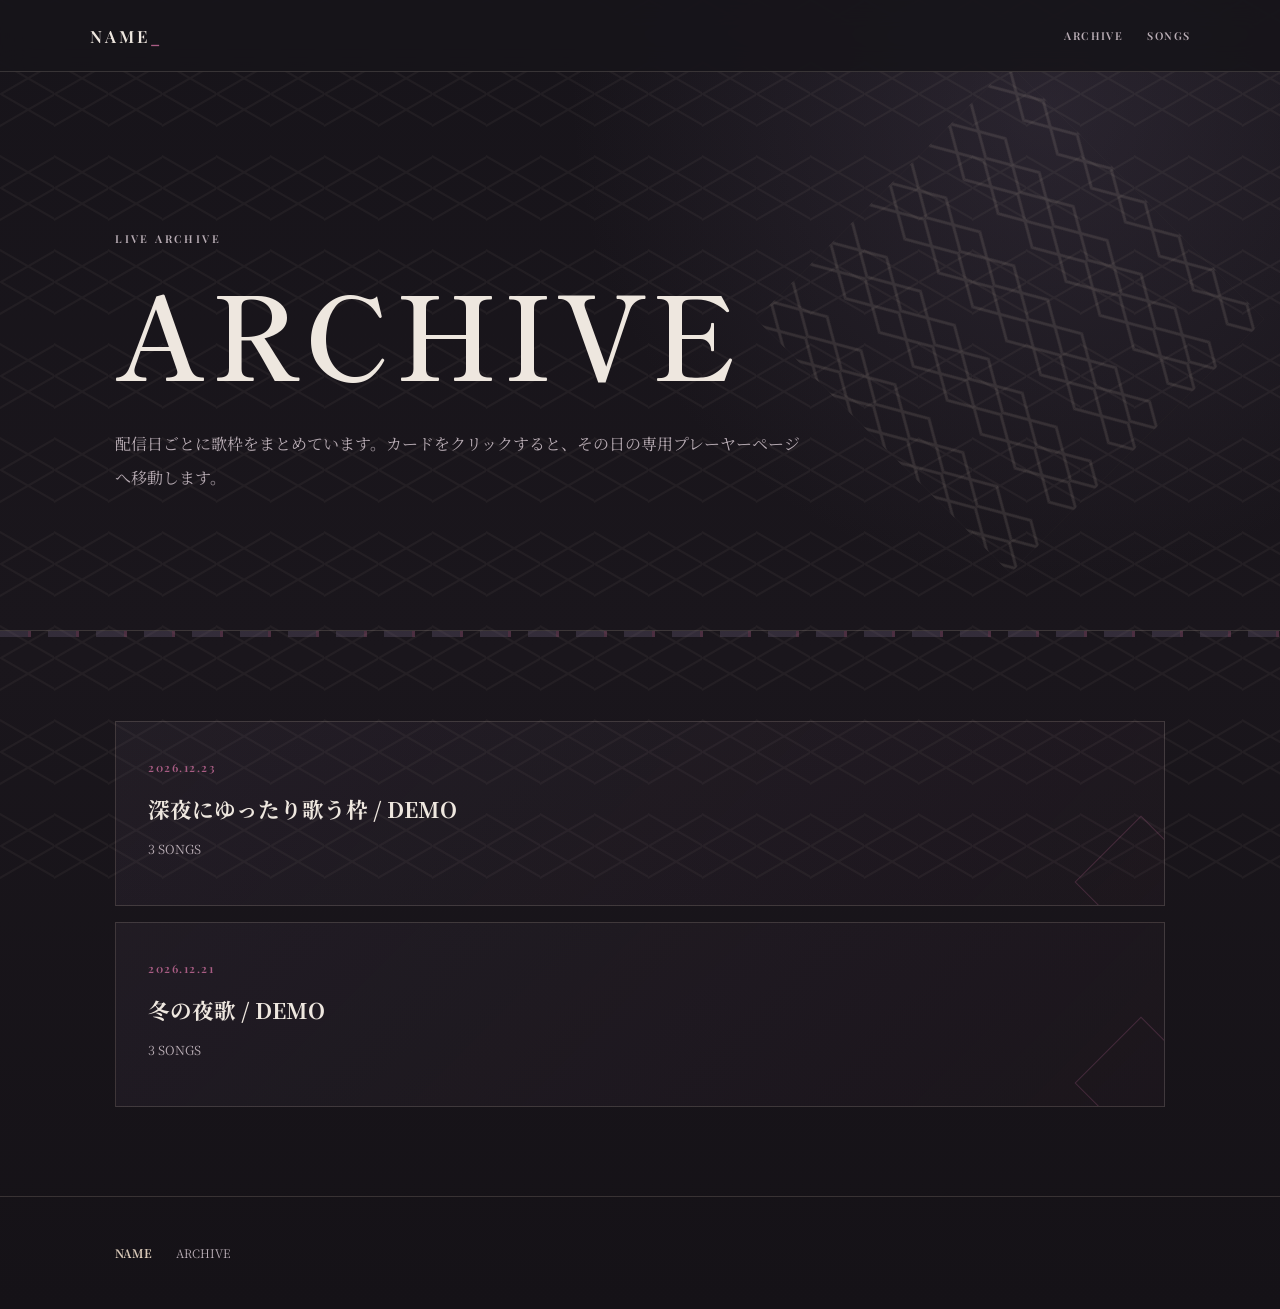
==== archive/index.html @ 7b24d4d4 "Add files via upload" ====
<!doctype html><html lang="ja"><head><meta charset="utf-8"><meta name="viewport" content="width=device-width,initial-scale=1"><title>ARCHIVE | 活動名</title><link rel="stylesheet" href="../style.css"></head><body>
<header><a class="logo" href="../">NAME<span>_</span></a><nav><a href="./">ARCHIVE</a><a href="../songs/">SONGS</a></nav></header>
<main><section class="hero"><p class="eyebrow">LIVE ARCHIVE</p><h1>ARCHIVE</h1><p>配信日ごとに歌枠をまとめています。カードをクリックすると、その日の専用プレーヤーページへ移動します。</p></section>
<section class="section"><div id="archiveCards" class="cards"></div></section></main><footer><b>NAME</b><span>ARCHIVE</span></footer>
<script src="../data/archives.js"></script><script>
const root=document.getElementById("archiveCards");
root.innerHTML=[...ARCHIVES].reverse().map(a=>{
 const count=a.songs.filter(s=>s.type==="song").length;
 return `<a class="card" href="./${a.date}/"><span class="card-date">${a.date.replaceAll("-",".")}</span><h3>${a.title}</h3><p class="card-meta">${count} SONGS</p></a>`;
}).join("");
</script></body></html>
---- style.css ----
@import url('https://fonts.googleapis.com/css2?family=Noto+Serif+JP:wght@400;500;600;700&family=Shippori+Mincho:wght@400;500;600;700&family=Playfair+Display:wght@500;600;700&display=swap');

:root{
  --bg:#17141a;
  --surface:#211c25;
  --surface2:#29222d;
  --text:#eee7df;
  --muted:#b9adb5;
  --main:#645771;
  --accent:#A95D84;
  --cream:#d8c8b7;
  --line:rgba(216,200,183,.18);
}
*{box-sizing:border-box}
html{scroll-behavior:smooth}
body{
  margin:0;color:var(--text);background:
  radial-gradient(circle at 82% 8%,rgba(100,87,113,.24),transparent 30%),
  linear-gradient(180deg,#17141a,#1a161c 50%,#151217);
  font-family:"Noto Serif JP","Shippori Mincho",serif;
}
body::before{
  content:"";position:fixed;inset:0;pointer-events:none;z-index:-1;opacity:.055;
  background-image:
    linear-gradient(30deg,transparent 24%,var(--cream) 25%,var(--cream) 26%,transparent 27%,transparent 74%,var(--cream) 75%,var(--cream) 76%,transparent 77%),
    linear-gradient(150deg,transparent 24%,var(--cream) 25%,var(--cream) 26%,transparent 27%,transparent 74%,var(--cream) 75%,var(--cream) 76%,transparent 77%);
  background-size:54px 94px;
}
a{color:inherit;text-decoration:none}
button,input{font:inherit}
header{
  height:72px;padding:0 7vw;display:flex;align-items:center;justify-content:space-between;
  border-bottom:1px solid var(--line);position:sticky;top:0;z-index:20;
  background:rgba(23,20,26,.9);backdrop-filter:blur(14px)
}
.logo{font:600 1.05rem "Playfair Display",serif;letter-spacing:.18em}
.logo span{color:var(--accent)}
nav{display:flex;gap:1.5rem}
nav a{font:600 .68rem "Playfair Display",serif;letter-spacing:.13em;color:var(--muted)}
nav a:hover{color:var(--cream)}

.hero{padding:10vw 9vw 8vw;min-height:62vh;display:flex;flex-direction:column;justify-content:center;position:relative;overflow:hidden}
.hero::after{
  content:"";position:absolute;right:7vw;top:12%;width:min(28vw,360px);aspect-ratio:1;opacity:.13;
  background:
    linear-gradient(30deg,transparent 24%,var(--cream) 25%,var(--cream) 27%,transparent 28%,transparent 72%,var(--cream) 73%,var(--cream) 75%,transparent 76%),
    linear-gradient(150deg,transparent 24%,var(--cream) 25%,var(--cream) 27%,transparent 28%,transparent 72%,var(--cream) 73%,var(--cream) 75%,transparent 76%);
  background-size:48px 84px;border:1px solid var(--line);transform:rotate(45deg)
}
.eyebrow{color:var(--accent);font:600 .68rem "Playfair Display",serif;letter-spacing:.22em}
.hero h1{font:600 clamp(3.4rem,9vw,8rem)/.92 "Shippori Mincho",serif;letter-spacing:.04em;margin:1rem 0 1.7rem;position:relative;z-index:1}
.hero h1 em{font-style:normal;color:var(--cream);font-family:"Playfair Display",serif;letter-spacing:.02em}
.hero p{color:var(--muted);line-height:2.1;max-width:700px;position:relative;z-index:1}

.section{padding:7vw 9vw;border-top:1px solid var(--line);position:relative}
.section h2{font:600 clamp(2rem,4vw,3.8rem) "Shippori Mincho",serif;letter-spacing:.03em;margin:.5rem 0 2rem}
.section:nth-of-type(even)::before{
  content:"";position:absolute;left:0;top:0;width:100%;height:6px;opacity:.35;
  background:repeating-linear-gradient(90deg,var(--main) 0 28px,var(--accent) 28px 31px,transparent 31px 48px)
}
.heroActions{display:flex;gap:.8rem;flex-wrap:wrap;margin-top:1.2rem;position:relative;z-index:2}
.primaryButton,.ghostButton{
  display:inline-flex;align-items:center;justify-content:center;padding:.95rem 1.2rem;
  border:1px solid var(--line);font:600 .72rem "Noto Serif JP",serif;letter-spacing:.08em
}
.primaryButton{background:var(--main);border-color:var(--main)}
.ghostButton{background:rgba(255,255,255,.02)}
.primaryButton:hover,.ghostButton:hover{border-color:var(--accent);background:var(--accent)}

.sectionHead{display:flex;align-items:end;justify-content:space-between;gap:2rem;margin-bottom:2rem}
.sectionHead h2{margin-bottom:0}
.textLink,.backlink{color:var(--muted);font:600 .68rem "Playfair Display",serif;letter-spacing:.12em}
.backlink{display:inline-block;margin-bottom:2rem}
.textLink:hover,.backlink:hover{color:var(--accent)}

.cards{display:grid;grid-template-columns:repeat(2,minmax(0,1fr));gap:1rem}
#archiveCards{grid-template-columns:1fr}
.card{
  display:block;border:1px solid var(--line);background:linear-gradient(135deg,rgba(100,87,113,.12),rgba(169,93,132,.035));
  padding:2rem;min-height:185px;position:relative;overflow:hidden
}
.card::after{content:"";position:absolute;right:-24px;bottom:-24px;width:92px;height:92px;border:1px solid rgba(169,93,132,.28);transform:rotate(45deg)}
.card:hover{border-color:var(--accent);transform:translateY(-2px);transition:.18s}
.card-date{color:var(--accent);font:600 .72rem "Playfair Display",serif;letter-spacing:.13em}
.card h3{font-size:1.35rem;margin:1rem 0}
.card-meta,.muted{color:var(--muted);font-size:.78rem}

.latestList,.rankingTable,.historyList,.artistSongList,.songTableWrap{border-top:1px solid var(--line)}
.latestRow{display:grid;grid-template-columns:70px 135px 1fr 28px;gap:1rem;align-items:center;padding:1.25rem .6rem;border-bottom:1px solid var(--line)}
.latestRow:hover,.rankingRow:hover,.historyCard:hover,.artistSongCard:hover{background:rgba(169,93,132,.075)}
.latestNumber,.rankNumber{color:var(--main);font:600 .8rem "Playfair Display",serif}
.latestDate{color:var(--accent);font:600 .72rem "Playfair Display",serif;letter-spacing:.06em}
.latestArrow,.songArrow,.artistSongArrow{color:var(--accent)}

.rankingHead,.rankingRow{display:grid;grid-template-columns:80px minmax(0,1.4fr) minmax(0,1fr) 90px;gap:1rem;align-items:center}
.rankingHead{padding:.85rem .6rem;border-bottom:1px solid var(--line);color:var(--muted);font:600 .62rem "Playfair Display",serif;letter-spacing:.1em}
.rankingHead span:last-child,.rankingCount{text-align:right}
.rankingRow{padding:1.1rem .6rem;border-bottom:1px solid var(--line)}
.rankingSong{font-weight:600}.rankingArtist{color:var(--muted);font-size:.9rem}
.rankingSong span,.rankingArtist span,.rankingCount{color:var(--accent)}
.rankingSong:hover,.rankingArtist:hover{color:var(--cream)}

.socialGrid{display:grid;grid-template-columns:repeat(2,minmax(0,1fr));gap:1rem}
.socialGrid>.socialCard:last-child:nth-child(odd){grid-column:1/-1;width:calc(50% - .5rem);justify-self:center}
.socialCard{
  min-height:145px;padding:1.5rem;border:1px solid var(--line);background:rgba(100,87,113,.09);
  display:grid;grid-template-columns:auto 1fr auto;grid-template-rows:auto 1fr;gap:.6rem 1rem
}
.socialCard:hover{border-color:var(--accent)}
.socialIndex{color:var(--main);font:600 .65rem "Playfair Display",serif}
.socialCard strong{font:600 clamp(1.3rem,3vw,2.2rem) "Playfair Display",serif}
.socialCard small{grid-column:2;color:var(--muted);font:600 .62rem "Playfair Display",serif;letter-spacing:.1em}
.socialArrow{grid-column:3;grid-row:1/span 2;align-self:center;color:var(--accent)}
.socialCardDisabled{opacity:.5}.socialNote{color:var(--muted);font-size:.75rem}

.toolbar{display:grid;grid-template-columns:1fr auto;gap:2rem;align-items:end;margin-bottom:3rem}
.search span{display:block;color:var(--accent);font-size:.7rem;letter-spacing:.15em;margin-bottom:.7rem}
.search input{width:100%;background:transparent;color:var(--text);border:0;border-bottom:1px solid var(--line);padding:.9rem 0;font-size:1.15rem;outline:0}
.search input:focus{border-color:var(--accent)}
.stats{display:flex;align-items:baseline;gap:.6rem}.stats strong{font:600 2.1rem "Playfair Display";color:var(--accent)}.stats span{color:var(--muted);font-size:.65rem}

.songTableHead,.songDbRow{display:grid;grid-template-columns:minmax(0,1.6fr) minmax(0,1fr) 120px;align-items:center;border-bottom:1px solid var(--line)}
.sortBtn{padding:1rem;border:0;background:transparent;color:var(--muted);text-align:left;font-weight:600;cursor:pointer}
.sortBtn:hover,.sortBtn.active{color:var(--cream)}.countHead,.songCount{text-align:right}
.songTitleLink,.songArtist,.songCount{padding:1.1rem 1rem}.songTitleLink{display:flex;justify-content:space-between;gap:1rem;font-weight:600}
.songArtist,.songCount{color:var(--muted)}.songTitleLink:hover,.artistLink:hover{color:var(--accent)}
.artistLink{display:flex;justify-content:space-between;gap:1rem}

.playerHead{display:flex;justify-content:space-between;align-items:end;gap:2rem;margin-bottom:2rem}
.playerHead h2,#archiveTitle{margin:.5rem 0;font:600 clamp(1.8rem,3vw,2.8rem) "Shippori Mincho",serif;line-height:1.3;letter-spacing:.02em}
.share{background:var(--main);color:#fff;border:1px solid var(--main);padding:.95rem 1.2rem;font-weight:600;cursor:pointer}.share:hover{background:var(--accent);border-color:var(--accent)}
.playerLayout{display:grid;grid-template-columns:minmax(0,1.8fr) minmax(280px,.8fr);gap:1rem}
.video{aspect-ratio:16/9;background:#000}.video iframe,#player{width:100%;height:100%}
.setlist{background:var(--surface);border:1px solid var(--line);overflow:auto}
.setlistHead{display:flex;justify-content:space-between;padding:1rem;border-bottom:1px solid var(--line);color:var(--accent);font-size:.68rem;letter-spacing:.1em}
.track{width:100%;display:grid;grid-template-columns:65px 1fr;padding:1rem;border:0;border-bottom:1px solid var(--line);background:transparent;color:var(--muted);text-align:left;cursor:pointer}
.track:hover,.track.active{background:rgba(169,93,132,.08);color:var(--text)}
.time{color:var(--accent);font:600 .7rem "Playfair Display",serif}.trackArtist{color:var(--muted);font-size:.82em}

.historyHero{padding-top:6vw}.historyTitle{font:600 clamp(2.7rem,7vw,6rem)/1 "Shippori Mincho",serif;margin:1rem 0 2rem}
.historyMeta{display:flex;gap:3rem;flex-wrap:wrap}.historyMeta div{display:flex;flex-direction:column;gap:.45rem}.historyMeta span{color:var(--accent);font-size:.65rem;letter-spacing:.12em}.historyMeta i{font-style:normal;color:var(--accent)}
.historyCard{display:grid;grid-template-columns:150px 1fr 110px;gap:1rem;align-items:center;padding:1.2rem 1rem;border-bottom:1px solid var(--line)}
.historyDate{color:var(--accent);font-size:.75rem}.historyArchiveTitle{font-weight:600}.historyListen{text-align:right;color:var(--muted);font-size:.68rem}
.artistSongCard{display:grid;grid-template-columns:1fr 180px 28px;gap:1rem;align-items:center;padding:1.15rem 1rem;border-bottom:1px solid var(--line)}
.artistSongTitle{font-weight:600}.artistSongCount{text-align:right;color:var(--muted);font-size:.7rem}

.toast{position:fixed;right:24px;bottom:24px;z-index:100;max-width:min(420px,calc(100vw - 32px));padding:.95rem 1.1rem;border:1px solid var(--line);background:rgba(33,28,37,.97);box-shadow:0 14px 40px rgba(0,0,0,.34);font-size:.82rem;opacity:0;transform:translateY(14px);pointer-events:none;transition:.2s}
.toast::before{content:"✓";margin-right:.55rem;color:var(--accent);font-weight:700}.toast.error::before{content:"!";color:var(--accent)}.toast.show{opacity:1;transform:translateY(0)}

footer{padding:3rem 9vw;border-top:1px solid var(--line);display:flex;gap:1.5rem;color:var(--muted);font-size:.72rem}footer b{color:var(--cream)}

@media(max-width:760px){
  header{padding:0 5vw}nav{gap:.8rem}nav a{font-size:.58rem}
  .hero{padding:20vw 7vw 14vw}.hero h1{font-size:15vw}.hero::after{opacity:.07;width:55vw}
  .section{padding:14vw 6vw}.cards{grid-template-columns:1fr}.toolbar{grid-template-columns:1fr}.stats{display:none}
  .heroActions{flex-direction:column}.sectionHead{align-items:start;flex-direction:column;gap:.8rem}
  .latestRow{grid-template-columns:42px 105px 1fr 20px;padding:1rem .25rem}.latestTitle{font-size:.88rem}
  .rankingHead,.rankingRow{grid-template-columns:42px minmax(0,1fr) 68px}.rankingHead span:nth-child(3),.rankingArtist{display:none}
  .socialGrid{grid-template-columns:1fr}.socialGrid>.socialCard:last-child:nth-child(odd){grid-column:auto;width:100%}
  .songTableHead,.songDbRow{grid-template-columns:minmax(0,1.3fr) minmax(0,1fr) 72px}.sortBtn,.songTitleLink,.songArtist,.songCount{padding:.95rem .6rem}
  .playerHead{align-items:start;flex-direction:column}.playerLayout{grid-template-columns:1fr}#archiveTitle{font-size:clamp(1.55rem,7vw,2.15rem)}
  .historyCard{grid-template-columns:105px 1fr}.historyListen{grid-column:2;text-align:left}
  .artistSongCard{grid-template-columns:1fr 95px 22px;padding:.95rem .6rem}
  .toast{right:16px;bottom:16px;left:16px;max-width:none}footer{flex-wrap:wrap}
}
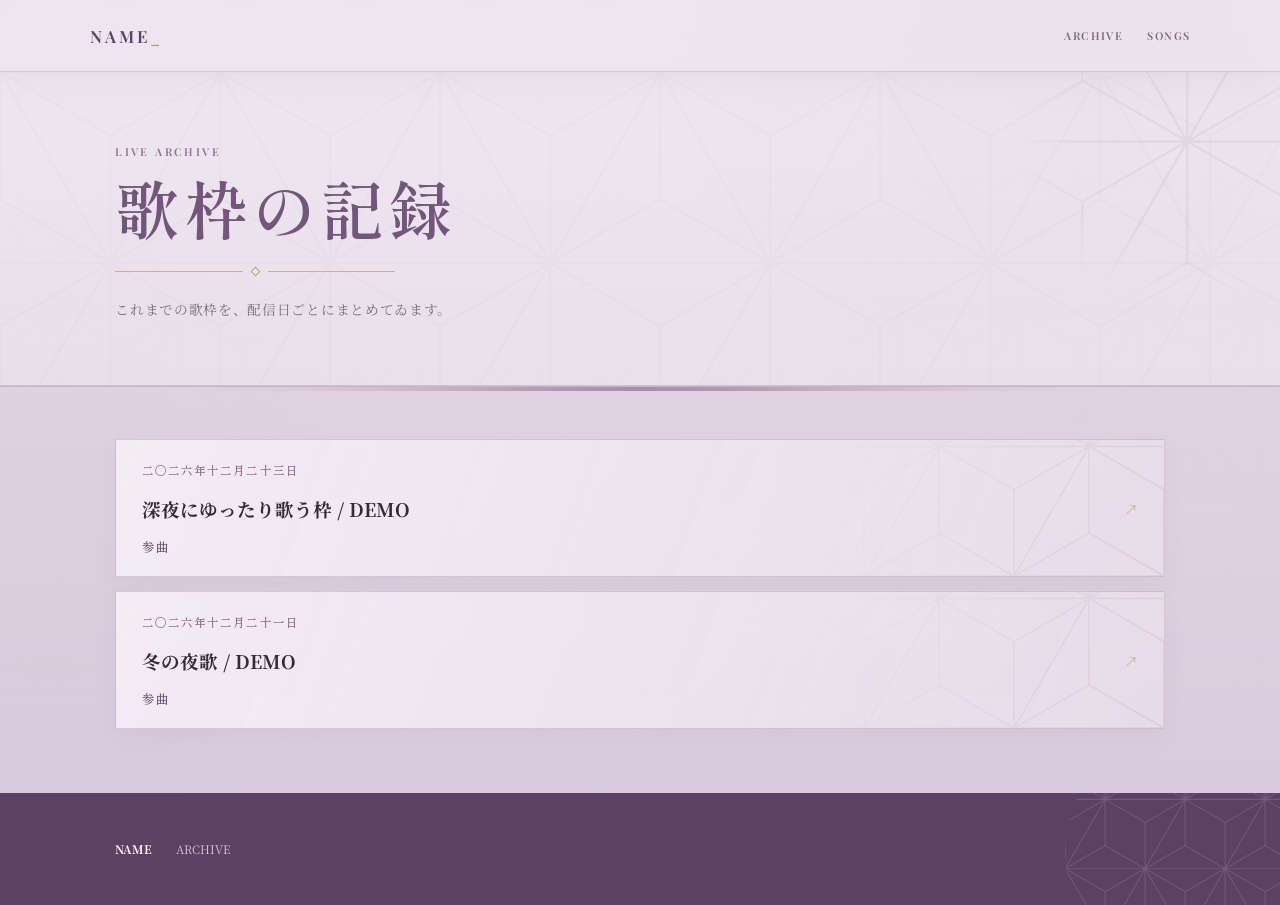
==== commit 333949d7: "Add files via upload" ====
--- a/archive/index.html
+++ b/archive/index.html
@@ -1,11 +1,73 @@
-<!doctype html><html lang="ja"><head><meta charset="utf-8"><meta name="viewport" content="width=device-width,initial-scale=1"><title>ARCHIVE | 活動名</title><link rel="stylesheet" href="../style.css"></head><body>
-<header><a class="logo" href="../">NAME<span>_</span></a><nav><a href="./">ARCHIVE</a><a href="../songs/">SONGS</a></nav></header>
-<main><section class="hero"><p class="eyebrow">LIVE ARCHIVE</p><h1>ARCHIVE</h1><p>配信日ごとに歌枠をまとめています。カードをクリックすると、その日の専用プレーヤーページへ移動します。</p></section>
-<section class="section"><div id="archiveCards" class="cards"></div></section></main><footer><b>NAME</b><span>ARCHIVE</span></footer>
-<script src="../data/archives.js"></script><script>
-const root=document.getElementById("archiveCards");
-root.innerHTML=[...ARCHIVES].reverse().map(a=>{
- const count=a.songs.filter(s=>s.type==="song").length;
- return `<a class="card" href="./${a.date}/"><span class="card-date">${a.date.replaceAll("-",".")}</span><h3>${a.title}</h3><p class="card-meta">${count} SONGS</p></a>`;
+<!doctype html>
+<html lang="ja">
+<head>
+  <meta charset="utf-8">
+  <meta name="viewport" content="width=device-width,initial-scale=1">
+  <title>歌枠の記録 | 活動名</title>
+  <link rel="stylesheet" href="../style.css">
+</head>
+<body>
+<header>
+  <a class="logo" href="../">NAME<span>_</span></a>
+  <nav><a href="./">ARCHIVE</a><a href="../songs/">SONGS</a></nav>
+</header>
+
+<main class="archiveIndexPage">
+  <section class="archiveIndexHero">
+    <div class="archiveIndexHeroInner">
+      <p class="eyebrow">LIVE ARCHIVE</p>
+      <h1>歌枠の記録</h1>
+      <div class="archiveTitleRule" aria-hidden="true"><span></span></div>
+      <p class="archiveLead">これまでの歌枠を、配信日ごとにまとめてゐます。</p>
+    </div>
+  </section>
+
+  <section class="section archiveIndexSection">
+    <div id="archiveCards" class="cards archiveIndexCards"></div>
+  </section>
+</main>
+
+<footer><b>NAME</b><span>ARCHIVE</span></footer>
+
+<script src="../data/archives.js"></script>
+<script>
+const root = document.getElementById("archiveCards");
+
+const simpleKanji = "〇一二三四五六七八九";
+const daiji = ["","壱","弐","参","肆","伍","陸","漆","捌","玖"];
+
+function formatArchiveDate(value){
+  const [y,m,d] = value.split("-").map(Number);
+  const year = String(y).split("").map(n => simpleKanji[Number(n)]).join("");
+  const jpNumber = n => n < 10 ? simpleKanji[n]
+    : n === 10 ? "十"
+    : n < 20 ? "十" + simpleKanji[n - 10]
+    : simpleKanji[Math.floor(n / 10)] + "十" + (n % 10 ? simpleKanji[n % 10] : "");
+  return `${year}年${jpNumber(m)}月${jpNumber(d)}日`;
+}
+
+function formatDaijiCount(n){
+  n = Math.max(0, Math.floor(Number(n) || 0));
+  if(n === 0) return "〇曲";
+  if(n < 10) return daiji[n] + "曲";
+  if(n < 20) return "拾" + (n % 10 ? daiji[n % 10] : "") + "曲";
+  if(n < 100){
+    const tens = Math.floor(n / 10);
+    const ones = n % 10;
+    return daiji[tens] + "拾" + (ones ? daiji[ones] : "") + "曲";
+  }
+  return String(n).split("").map(x => daiji[Number(x)] || "〇").join("") + "曲";
+}
+
+root.innerHTML = [...ARCHIVES].reverse().map(a => {
+  const count = a.songs.filter(s => s.type === "song").length;
+  return `<a class="card archiveIndexCard" href="./${a.date}/">
+    <span class="card-date">${formatArchiveDate(a.date)}</span>
+    <h3>${a.title}</h3>
+    <p class="card-meta">${formatDaijiCount(count)}</p>
+    <span class="archiveCardArrow" aria-hidden="true">↗</span>
+  </a>`;
 }).join("");
-</script></body></html>+</script>
+</body>
+</html>
--- a/style.css
+++ b/style.css
@@ -1,37 +1,47 @@
 @import url('https://fonts.googleapis.com/css2?family=Noto+Serif+JP:wght@400;500;600;700&family=Shippori+Mincho:wght@400;500;600;700&family=Playfair+Display:wght@500;600;700&display=swap');
 
 :root{
-  --bg:#17141a;
-  --surface:#211c25;
-  --surface2:#29222d;
-  --text:#eee7df;
-  --muted:#b9adb5;
-  --main:#645771;
-  --accent:#A95D84;
-  --cream:#d8c8b7;
-  --line:rgba(216,200,183,.18);
+  --bg:#f1e9ed;
+  --surface:#faf5f7;
+  --surface2:#e9dfe9;
+  --text:#352b38;
+  --muted:#7b6d7d;
+  --main:#74557B;
+  --deep:#5d4164;
+  --accent:#9a6d91;
+  --rose:#cba9bd;
+  --softrose:#dcc8d5;
+  --cream:#fff9f6;
+  --gold:#c3a46d;
+  --line:rgba(116,85,123,.24);
 }
 *{box-sizing:border-box}
 html{scroll-behavior:smooth}
 body{
-  margin:0;color:var(--text);background:
-  radial-gradient(circle at 82% 8%,rgba(100,87,113,.24),transparent 30%),
-  linear-gradient(180deg,#17141a,#1a161c 50%,#151217);
+  margin:0;
+  color:var(--text);
+  background:
+    radial-gradient(circle at 84% 7%,rgba(204,170,173,.24),transparent 28%),
+    radial-gradient(circle at 3% 62%,rgba(109,76,97,.08),transparent 24%),
+    linear-gradient(180deg,#f5edf1 0%,#f1e9ed 50%,#e9dfe9 100%);
   font-family:"Noto Serif JP","Shippori Mincho",serif;
 }
 body::before{
-  content:"";position:fixed;inset:0;pointer-events:none;z-index:-1;opacity:.055;
-  background-image:
-    linear-gradient(30deg,transparent 24%,var(--cream) 25%,var(--cream) 26%,transparent 27%,transparent 74%,var(--cream) 75%,var(--cream) 76%,transparent 77%),
-    linear-gradient(150deg,transparent 24%,var(--cream) 25%,var(--cream) 26%,transparent 27%,transparent 74%,var(--cream) 75%,var(--cream) 76%,transparent 77%);
-  background-size:54px 94px;
+  content:"";
+  position:fixed;
+  inset:0;
+  pointer-events:none;
+  z-index:-1;
+  opacity:.055;
+  background-image:url("./assets/asanoha.png");
+  background-size:120px 207.846px;
 }
 a{color:inherit;text-decoration:none}
 button,input{font:inherit}
 header{
   height:72px;padding:0 7vw;display:flex;align-items:center;justify-content:space-between;
   border-bottom:1px solid var(--line);position:sticky;top:0;z-index:20;
-  background:rgba(23,20,26,.9);backdrop-filter:blur(14px)
+  background:rgba(248,243,237,.9);backdrop-filter:blur(14px)
 }
 .logo{font:600 1.05rem "Playfair Display",serif;letter-spacing:.18em}
 .logo span{color:var(--accent)}
@@ -41,13 +51,12 @@
 
 .hero{padding:10vw 9vw 8vw;min-height:62vh;display:flex;flex-direction:column;justify-content:center;position:relative;overflow:hidden}
 .hero::after{
-  content:"";position:absolute;right:7vw;top:12%;width:min(28vw,360px);aspect-ratio:1;opacity:.13;
-  background:
-    linear-gradient(30deg,transparent 24%,var(--cream) 25%,var(--cream) 27%,transparent 28%,transparent 72%,var(--cream) 73%,var(--cream) 75%,transparent 76%),
-    linear-gradient(150deg,transparent 24%,var(--cream) 25%,var(--cream) 27%,transparent 28%,transparent 72%,var(--cream) 73%,var(--cream) 75%,transparent 76%);
-  background-size:48px 84px;border:1px solid var(--line);transform:rotate(45deg)
-}
-.eyebrow{color:var(--accent);font:600 .68rem "Playfair Display",serif;letter-spacing:.22em}
+  content:"";position:absolute;right:6vw;top:12%;width:min(31vw,390px);aspect-ratio:1;
+  opacity:.17;border:1px solid rgba(100,87,113,.28);border-radius:50%;
+  background-color:rgba(255,250,244,.5);
+  background-image:url("data:image/svg+xml,%3Csvg xmlns='http://www.w3.org/2000/svg' width='96' height='83.14' viewBox='0 0 96 83.14'%3E%3Cg fill='none' stroke='%23A95D84' stroke-width='1.2'%3E%3Cpath d='M0 0L24 41.57L48 0L72 41.57L96 0M0 83.14L24 41.57L48 83.14L72 41.57L96 83.14M0 0L48 27.71L96 0M0 83.14L48 55.43L96 83.14M0 27.71L24 41.57L0 55.43M96 27.71L72 41.57L96 55.43M48 0V27.71M48 55.43V83.14M24 0V41.57M72 0V41.57M24 41.57V83.14M72 41.57V83.14'/%3E%3C/g%3E%3C/svg%3E");
+  background-size:72px 62.36px;
+}.eyebrow{color:var(--accent);font:600 .68rem "Playfair Display",serif;letter-spacing:.22em}
 .hero h1{font:600 clamp(3.4rem,9vw,8rem)/.92 "Shippori Mincho",serif;letter-spacing:.04em;margin:1rem 0 1.7rem;position:relative;z-index:1}
 .hero h1 em{font-style:normal;color:var(--cream);font-family:"Playfair Display",serif;letter-spacing:.02em}
 .hero p{color:var(--muted);line-height:2.1;max-width:700px;position:relative;z-index:1}
@@ -64,7 +73,7 @@
   border:1px solid var(--line);font:600 .72rem "Noto Serif JP",serif;letter-spacing:.08em
 }
 .primaryButton{background:var(--main);border-color:var(--main)}
-.ghostButton{background:rgba(255,255,255,.02)}
+.ghostButton{background:rgba(255,250,244,.65)}
 .primaryButton:hover,.ghostButton:hover{border-color:var(--accent);background:var(--accent)}
 
 .sectionHead{display:flex;align-items:end;justify-content:space-between;gap:2rem;margin-bottom:2rem}
@@ -76,7 +85,7 @@
 .cards{display:grid;grid-template-columns:repeat(2,minmax(0,1fr));gap:1rem}
 #archiveCards{grid-template-columns:1fr}
 .card{
-  display:block;border:1px solid var(--line);background:linear-gradient(135deg,rgba(100,87,113,.12),rgba(169,93,132,.035));
+  display:block;border:1px solid var(--line);background:linear-gradient(135deg,rgba(255,250,244,.9),rgba(169,93,132,.055));
   padding:2rem;min-height:185px;position:relative;overflow:hidden
 }
 .card::after{content:"";position:absolute;right:-24px;bottom:-24px;width:92px;height:92px;border:1px solid rgba(169,93,132,.28);transform:rotate(45deg)}
@@ -103,7 +112,7 @@
 .socialGrid{display:grid;grid-template-columns:repeat(2,minmax(0,1fr));gap:1rem}
 .socialGrid>.socialCard:last-child:nth-child(odd){grid-column:1/-1;width:calc(50% - .5rem);justify-self:center}
 .socialCard{
-  min-height:145px;padding:1.5rem;border:1px solid var(--line);background:rgba(100,87,113,.09);
+  min-height:145px;padding:1.5rem;border:1px solid var(--line);background:rgba(255,250,244,.72);
   display:grid;grid-template-columns:auto 1fr auto;grid-template-rows:auto 1fr;gap:.6rem 1rem
 }
 .socialCard:hover{border-color:var(--accent)}
@@ -144,7 +153,7 @@
 .artistSongCard{display:grid;grid-template-columns:1fr 180px 28px;gap:1rem;align-items:center;padding:1.15rem 1rem;border-bottom:1px solid var(--line)}
 .artistSongTitle{font-weight:600}.artistSongCount{text-align:right;color:var(--muted);font-size:.7rem}
 
-.toast{position:fixed;right:24px;bottom:24px;z-index:100;max-width:min(420px,calc(100vw - 32px));padding:.95rem 1.1rem;border:1px solid var(--line);background:rgba(33,28,37,.97);box-shadow:0 14px 40px rgba(0,0,0,.34);font-size:.82rem;opacity:0;transform:translateY(14px);pointer-events:none;transition:.2s}
+.toast{position:fixed;right:24px;bottom:24px;z-index:100;max-width:min(420px,calc(100vw - 32px));padding:.95rem 1.1rem;border:1px solid var(--line);background:rgba(53,47,56,.96);box-shadow:0 14px 40px rgba(53,47,56,.18);font-size:.82rem;opacity:0;transform:translateY(14px);pointer-events:none;transition:.2s}
 .toast::before{content:"✓";margin-right:.55rem;color:var(--accent);font-weight:700}.toast.error::before{content:"!";color:var(--accent)}.toast.show{opacity:1;transform:translateY(0)}
 
 footer{padding:3rem 9vw;border-top:1px solid var(--line);display:flex;gap:1.5rem;color:var(--muted);font-size:.72rem}footer b{color:var(--cream)}
@@ -163,3 +172,1823 @@
   .artistSongCard{grid-template-columns:1fr 95px 22px;padding:.95rem .6rem}
   .toast{right:16px;bottom:16px;left:16px;max-width:none}footer{flex-wrap:wrap}
 }
+
+.toast{color:#fffaf4}
+
+
+/* ===== v3 / approved palette + true 麻の葉 direction ===== */
+header{
+  background:rgba(248,242,237,.90);
+  border-bottom:1px solid rgba(109,76,97,.20);
+  box-shadow:0 8px 30px rgba(90,59,84,.05);
+}
+.logo{color:var(--deep)}
+.logo span{color:var(--gold)}
+nav a:hover{color:var(--accent)}
+
+.hero{
+  min-height:64vh;
+  background:
+    linear-gradient(90deg,rgba(255,250,245,.82),rgba(255,250,245,.36)),
+    radial-gradient(circle at 76% 42%,rgba(204,170,173,.18),transparent 32%);
+}
+.hero::before{
+  content:"";
+  position:absolute;
+  left:-62px;
+  top:18%;
+  width:210px;
+  height:210px;
+  border-radius:50%;
+  opacity:.20;
+  background-image:url("./assets/asanoha.png");
+  background-size:86px auto;
+  border:1px solid rgba(109,76,97,.18);
+}
+.hero::after{
+  content:"";
+  position:absolute;
+  right:-54px;
+  top:-42px;
+  width:min(38vw,440px);
+  aspect-ratio:1;
+  border-radius:50%;
+  opacity:.18;
+  background-color:rgba(204,170,173,.18);
+  background-image:url("./assets/asanoha.png");
+  background-size:92px auto;
+  border:1px solid rgba(109,76,97,.22);
+  transform:none;
+}
+.hero h1{color:var(--deep);text-shadow:0 1px 0 rgba(255,255,255,.45)}
+.hero h1 em{color:var(--accent)}
+.eyebrow{color:var(--accent)}
+
+.section{
+  background:rgba(255,250,245,.43);
+}
+.section:nth-of-type(even){
+  background:rgba(248,242,237,.58);
+}
+.section:nth-of-type(even)::before{
+  height:4px;
+  opacity:.55;
+  background:linear-gradient(90deg,transparent,var(--rose),var(--main),var(--rose),transparent);
+}
+
+.primaryButton,.share{
+  background:linear-gradient(180deg,#755368,#64455c);
+  border-color:var(--deep);
+  box-shadow:inset 0 0 0 1px rgba(255,255,255,.16),0 5px 14px rgba(90,59,84,.12);
+}
+.primaryButton:hover,.share:hover{
+  background:var(--accent);
+}
+.ghostButton{
+  background:rgba(255,250,245,.78);
+  color:var(--deep);
+  border-color:rgba(109,76,97,.34);
+}
+.ghostButton:hover{
+  color:#fff;
+  background:var(--accent);
+}
+
+.card,.socialCard{
+  background:rgba(255,250,245,.72);
+  box-shadow:0 8px 28px rgba(90,59,84,.045);
+}
+.card::after{
+  width:110px;
+  height:110px;
+  right:-38px;
+  bottom:-38px;
+  border:0;
+  transform:none;
+  opacity:.11;
+  background-image:url("./assets/asanoha.png");
+  background-size:70px auto;
+}
+.card-date,.latestDate,.historyDate,.time{color:var(--accent)}
+.latestNumber,.rankNumber,.socialIndex{color:var(--rose)}
+.rankingSong span,.rankingArtist span,.rankingCount,.songArrow,.artistSongArrow,.latestArrow{color:var(--accent)}
+
+.rankingRow,.latestRow,.historyCard,.artistSongCard{
+  background:rgba(255,250,245,.30);
+}
+.rankingRow:hover,.latestRow:hover,.historyCard:hover,.artistSongCard:hover{
+  background:rgba(204,170,173,.13);
+}
+
+.socialCard{
+  position:relative;
+  overflow:hidden;
+}
+.socialCard::after{
+  content:"";
+  position:absolute;
+  right:-32px;
+  bottom:-36px;
+  width:120px;
+  height:120px;
+  opacity:.065;
+  background-image:url("./assets/asanoha.png");
+  background-size:64px auto;
+}
+
+.songTableWrap,.latestList,.rankingTable,.historyList,.artistSongList{
+  background:rgba(255,250,245,.30);
+}
+.songDbRow:hover{background:rgba(204,170,173,.11)}
+.sortBtn:hover,.sortBtn.active,.songTitleLink:hover,.artistLink:hover{color:var(--accent)}
+
+.setlist{background:rgba(248,242,237,.92)}
+.track:hover,.track.active{background:rgba(204,170,173,.15)}
+.video{box-shadow:0 14px 36px rgba(90,59,84,.12)}
+
+footer{
+  position:relative;
+  overflow:hidden;
+  background:var(--deep);
+  color:#d8c5cd;
+  border-top:0;
+}
+footer::after{
+  content:"";
+  position:absolute;
+  right:-25px;
+  bottom:-65px;
+  width:240px;
+  height:240px;
+  border-radius:50%;
+  opacity:.16;
+  background-image:url("./assets/asanoha.png");
+  background-size:80px auto;
+  filter:brightness(3);
+}
+footer b{color:#fff7f0}
+
+.toast{
+  background:rgba(90,59,84,.96);
+  color:#fffaf5;
+  border-color:rgba(255,255,255,.15);
+}
+
+@media(max-width:760px){
+  .hero::before{width:145px;height:145px;left:-70px;opacity:.13}
+  .hero::after{width:62vw;right:-26vw;top:1%;opacity:.12}
+}
+
+
+/* ===== v5 / #74557B palette study ===== */
+body{
+  background:
+    radial-gradient(circle at 84% 7%,rgba(203,169,189,.25),transparent 28%),
+    radial-gradient(circle at 3% 62%,rgba(116,85,123,.09),transparent 24%),
+    linear-gradient(180deg,#f7f0f3 0%,#f1e9ed 50%,#e9dfe9 100%);
+}
+header{background:rgba(250,245,247,.91)}
+.hero{
+  background:
+    linear-gradient(90deg,rgba(255,249,246,.84),rgba(255,249,246,.38)),
+    radial-gradient(circle at 76% 42%,rgba(203,169,189,.20),transparent 32%);
+}
+.hero::after{background-color:rgba(203,169,189,.20)}
+.section{background:rgba(255,249,246,.46)}
+.section:nth-of-type(even){background:rgba(250,245,247,.62)}
+.primaryButton,.share{
+  background:linear-gradient(180deg,#806087,#684a70);
+}
+.card,.socialCard{background:rgba(255,249,246,.76)}
+.rankingRow,.latestRow,.historyCard,.artistSongCard,
+.songTableWrap,.latestList,.rankingTable,.historyList,.artistSongList{
+  background:rgba(255,249,246,.33);
+}
+.rankingRow:hover,.latestRow:hover,.historyCard:hover,.artistSongCard:hover,
+.songDbRow:hover,.track:hover,.track.active{
+  background:rgba(203,169,189,.15);
+}
+.setlist{background:rgba(250,245,247,.94)}
+footer{background:#5d4164}
+.toast{background:rgba(93,65,100,.97)}
+
+
+/* ===== v6 / lavender background adjustment ===== */
+:root{
+  --bg:#ddd1df;
+  --surface:#eee5ef;
+  --surface2:#d8c9dc;
+  --cream:#f8f1f5;
+}
+body{
+  background:
+    radial-gradient(circle at 84% 7%,rgba(154,109,145,.22),transparent 30%),
+    radial-gradient(circle at 4% 62%,rgba(116,85,123,.16),transparent 27%),
+    linear-gradient(180deg,#e8dfea 0%,#ddd1df 52%,#d5c6da 100%);
+}
+header{
+  background:rgba(238,229,239,.92);
+}
+.hero{
+  background:
+    linear-gradient(90deg,rgba(239,230,240,.80),rgba(221,209,223,.56)),
+    radial-gradient(circle at 76% 42%,rgba(203,169,189,.25),transparent 34%);
+}
+.section{
+  background:rgba(239,230,240,.48);
+}
+.section:nth-of-type(even){
+  background:rgba(222,209,225,.54);
+}
+.card,.socialCard{
+  background:rgba(244,236,242,.68);
+}
+.rankingRow,.latestRow,.historyCard,.artistSongCard,
+.songTableWrap,.latestList,.rankingTable,.historyList,.artistSongList{
+  background:rgba(239,230,240,.38);
+}
+.setlist{
+  background:rgba(238,229,239,.92);
+}
+.ghostButton{
+  background:rgba(244,236,242,.68);
+}
+
+
+/* ===== v7 / Taisho hero + #625870 ichimatsu ===== */
+.hero-v7{
+  position:relative;
+  min-height:680px;
+  padding:84px clamp(24px,5vw,72px) 56px;
+  overflow:hidden;
+  display:grid;
+  grid-template-columns:minmax(70px,120px) minmax(0,1fr) minmax(70px,120px);
+  gap:clamp(18px,3vw,40px);
+  align-items:center;
+  isolation:isolate;
+  border-bottom:1px solid rgba(116,85,123,.22);
+  background:
+    radial-gradient(circle at 50% 15%,rgba(255,255,255,.16),transparent 30%),
+    linear-gradient(180deg,rgba(232,223,234,.88),rgba(221,209,223,.80));
+}
+.hero-v7::before{
+  content:"";
+  position:absolute;
+  inset:0;
+  z-index:-3;
+  background-image:url("./assets/asanoha.png");
+  background-size:118px auto;
+  opacity:.10;
+}
+.hero-v7::after{
+  content:"";
+  position:absolute;
+  inset:18px;
+  border:1px solid rgba(195,164,109,.55);
+  box-shadow:inset 0 0 0 6px rgba(116,85,123,.035);
+  pointer-events:none;
+}
+.heroPattern{
+  position:absolute;
+  z-index:-1;
+  width:min(32vw,430px);
+  height:min(32vw,430px);
+  border-radius:50%;
+  overflow:hidden;
+  border:1px solid rgba(195,164,109,.48);
+  box-shadow:0 18px 55px rgba(93,65,100,.10);
+}
+.heroPattern::before{
+  content:"";
+  position:absolute;
+  inset:0;
+  background:
+    linear-gradient(45deg,#625870 25%,transparent 25%,transparent 75%,#625870 75%),
+    linear-gradient(45deg,#625870 25%,transparent 25%,transparent 75%,#625870 75%);
+  background-position:0 0,30px 30px;
+  background-size:60px 60px;
+  opacity:.44;
+}
+.heroPattern::after{
+  content:"";
+  position:absolute;
+  inset:0;
+  background-image:url("./assets/asanoha.png");
+  background-size:96px auto;
+  opacity:.22;
+  mix-blend-mode:multiply;
+}
+.heroPattern-left{left:-150px;top:90px}
+.heroPattern-right{right:-160px;bottom:44px}
+
+.heroCenter{
+  width:min(860px,100%);
+  margin:0 auto;
+  text-align:center;
+  position:relative;
+}
+.heroEyebrow{
+  display:flex;
+  justify-content:center;
+  align-items:center;
+  gap:18px;
+  margin-bottom:22px;
+  font-family:"Playfair Display","Times New Roman",serif;
+  letter-spacing:.28em;
+  font-size:.78rem;
+  color:#625870;
+}
+.heroEyebrow i{
+  color:var(--gold);
+  font-style:normal;
+  font-size:.7em;
+}
+.heroTitleFrame{
+  position:relative;
+  width:min(640px,100%);
+  margin:0 auto;
+  padding:44px clamp(24px,5vw,56px) 38px;
+  background:linear-gradient(180deg,rgba(248,241,245,.82),rgba(238,229,239,.70));
+  border:1px solid rgba(195,164,109,.62);
+  box-shadow:
+    0 24px 70px rgba(93,65,100,.10),
+    inset 0 0 0 6px rgba(116,85,123,.028);
+}
+.heroTitleFrame::before,.heroTitleFrame::after{
+  content:"◆";
+  position:absolute;
+  top:50%;
+  transform:translateY(-50%);
+  color:var(--gold);
+  font-size:.72rem;
+}
+.heroTitleFrame::before{left:14px}
+.heroTitleFrame::after{right:14px}
+.heroKissa{
+  font-family:"Shippori Mincho","Noto Serif JP",serif;
+  letter-spacing:.35em;
+  font-size:.9rem;
+  color:#625870;
+  margin-bottom:14px;
+}
+.hero-v7 h1{
+  margin:0;
+  color:var(--deep);
+  font-family:"Shippori Mincho","Noto Serif JP",serif;
+  font-weight:600;
+  font-size:clamp(3rem,8vw,6rem);
+  letter-spacing:.22em;
+  text-indent:.22em;
+  line-height:1.08;
+}
+.heroOfficial{
+  margin-top:10px;
+  font-family:"Playfair Display","Times New Roman",serif;
+  letter-spacing:.38em;
+  text-indent:.38em;
+  color:#625870;
+  font-size:.95rem;
+}
+.heroRule{
+  display:flex;
+  align-items:center;
+  justify-content:center;
+  gap:14px;
+  margin:24px auto 20px;
+  width:min(280px,72%);
+  color:var(--gold);
+}
+.heroRule::before,.heroRule::after{
+  content:"";
+  height:1px;
+  flex:1;
+  background:linear-gradient(90deg,transparent,rgba(195,164,109,.9));
+}
+.heroRule::after{background:linear-gradient(90deg,rgba(195,164,109,.9),transparent)}
+.heroRule span{font-size:.7rem}
+.heroCatchcopy{
+  margin:0;
+  color:var(--text);
+  font-family:"Shippori Mincho","Noto Serif JP",serif;
+  letter-spacing:.12em;
+  line-height:1.9;
+}
+.heroSide{
+  writing-mode:vertical-rl;
+  display:flex;
+  align-items:center;
+  justify-content:center;
+  gap:4px;
+  min-height:310px;
+  padding:26px 14px;
+  border:1px solid rgba(195,164,109,.52);
+  background:linear-gradient(180deg,rgba(98,88,112,.96),rgba(93,65,100,.94));
+  color:#f8f1f5;
+  font-family:"Shippori Mincho","Noto Serif JP",serif;
+  letter-spacing:.18em;
+  line-height:1.8;
+  box-shadow:0 14px 40px rgba(93,65,100,.12);
+}
+.heroSide span+span{margin-top:1.1em}
+.heroSide-left{justify-self:start}
+.heroSide-right{justify-self:end}
+.hero-v7 .heroActions{
+  display:grid;
+  grid-template-columns:1.08fr .9fr 1.08fr;
+  gap:14px;
+  margin:28px auto 0;
+  width:min(860px,100%);
+}
+.hero-v7 .heroActions a{
+  min-height:74px;
+  display:flex;
+  align-items:center;
+  justify-content:center;
+  border-radius:0;
+  letter-spacing:.08em;
+  border:1px solid rgba(195,164,109,.65);
+  box-shadow:inset 0 0 0 4px rgba(255,255,255,.05);
+}
+.hero-v7 .primaryButton{background:linear-gradient(180deg,#74557B,#5d4164)}
+.hero-v7 .ghostButton{background:rgba(248,241,245,.68);color:#5d4164}
+.heroScroll{
+  display:flex;
+  align-items:center;
+  justify-content:center;
+  flex-direction:column;
+  gap:8px;
+  margin-top:22px;
+  font-size:.68rem;
+  letter-spacing:.28em;
+  color:#625870;
+}
+.heroScroll i{
+  display:block;
+  width:1px;
+  height:34px;
+  background:linear-gradient(#625870,transparent);
+}
+
+@media (max-width:900px){
+  .hero-v7{grid-template-columns:1fr;min-height:auto;padding-top:62px}
+  .heroSide{display:none}
+  .heroPattern{width:280px;height:280px;opacity:.70}
+  .heroPattern-left{left:-160px;top:50px}
+  .heroPattern-right{right:-150px;bottom:10px}
+}
+@media (max-width:640px){
+  .hero-v7{padding:50px 18px 38px}
+  .hero-v7::after{inset:10px}
+  .heroTitleFrame{padding:34px 22px 30px}
+  .hero-v7 h1{font-size:clamp(2.7rem,16vw,4.6rem);letter-spacing:.14em;text-indent:.14em}
+  .hero-v7 .heroActions{grid-template-columns:1fr}
+  .hero-v7 .heroActions a{min-height:62px}
+}
+
+
+/* ===== v8 / circular accent cleanup ===== */
+/* 円形アクセントは #625870 の市松模様だけにする */
+.heroPattern::after{
+  content:none !important;
+  display:none !important;
+}
+
+
+/* ===== v9 / force both circular accents to ichimatsu only ===== */
+.heroPattern,
+.heroPattern-left,
+.heroPattern-right{
+  background:none !important;
+  background-image:none !important;
+}
+
+.heroPattern::before,
+.heroPattern-left::before,
+.heroPattern-right::before{
+  content:"" !important;
+  display:block !important;
+  position:absolute !important;
+  inset:0 !important;
+  background:
+    linear-gradient(45deg,#625870 25%,transparent 25%,transparent 75%,#625870 75%),
+    linear-gradient(45deg,#625870 25%,transparent 25%,transparent 75%,#625870 75%) !important;
+  background-position:0 0,30px 30px !important;
+  background-size:60px 60px !important;
+  opacity:.44 !important;
+}
+
+.heroPattern::after,
+.heroPattern-left::after,
+.heroPattern-right::after{
+  content:none !important;
+  display:none !important;
+  background:none !important;
+  background-image:none !important;
+}
+
+
+/* ===== no-left-ornament test ===== */
+.heroPattern-left{
+  display:none !important;
+}
+
+
+/* ===== Asanoha duplicate-layer cleanup ===== */
+/* ファーストビュー全面に重なっていた2枚目の麻の葉レイヤーだけを停止 */
+.hero-v7::before{
+  content:none !important;
+  display:none !important;
+  background:none !important;
+  background-image:none !important;
+}
+
+/* 左の丸装飾は引き続き非表示 */
+.heroPattern-left{
+  display:none !important;
+}
+
+
+/* ===== hero title update: 喫茶〇〇 / 歌枠らいぶらりゐ ===== */
+.heroKissa{
+  margin-bottom:18px;
+  font-size:clamp(.95rem,1.8vw,1.2rem);
+  letter-spacing:.42em;
+  text-indent:.42em;
+  color:#625870;
+}
+
+.heroLibraryTitle{
+  margin:0;
+  color:var(--deep);
+  font-family:"Shippori Mincho","Noto Serif JP",serif;
+  font-weight:600;
+  font-size:clamp(2.4rem,6.2vw,5rem) !important;
+  line-height:1.25 !important;
+  letter-spacing:.14em !important;
+  text-indent:.14em !important;
+  white-space:normal;
+}
+
+/* Official Site は使用しない */
+.heroOfficial{
+  display:none !important;
+}
+
+@media (max-width:640px){
+  .heroLibraryTitle{
+    font-size:clamp(2rem,11vw,3.5rem) !important;
+    letter-spacing:.08em !important;
+    text-indent:.08em !important;
+  }
+}
+
+
+/* ===== 歌枠らいぶらりゐ：1行固定 ===== */
+.heroLibraryTitle{
+  white-space:nowrap !important;
+  font-size:clamp(2rem,5vw,4.25rem) !important;
+  letter-spacing:.10em !important;
+  text-indent:.10em !important;
+}
+
+@media (max-width:640px){
+  .heroLibraryTitle{
+    font-size:clamp(1.55rem,8vw,2.65rem) !important;
+    letter-spacing:.04em !important;
+    text-indent:.04em !important;
+  }
+}
+
+
+/* ===== hero title fit + catchcopy removal ===== */
+.heroLibraryTitle{
+  white-space:nowrap !important;
+  width:100%;
+  max-width:100%;
+  box-sizing:border-box;
+  font-size:clamp(1.75rem,4.15vw,3.55rem) !important;
+  letter-spacing:.045em !important;
+  text-indent:0 !important;
+  line-height:1.2 !important;
+}
+
+.heroCatchcopy{
+  display:none !important;
+}
+
+/* キャッチコピー削除後の下側余白を整える */
+.heroRule{
+  margin-bottom:0 !important;
+}
+
+@media (max-width:640px){
+  .heroLibraryTitle{
+    font-size:clamp(1.35rem,7.2vw,2.35rem) !important;
+    letter-spacing:.015em !important;
+  }
+}
+
+
+/* ===== remove eyebrow / add matching upper gold ornament ===== */
+.heroEyebrow{
+  display:none !important;
+}
+
+.heroRule-top{
+  margin:0 auto 22px !important;
+}
+
+/* 上下で同じ金色装飾になるよう統一 */
+.heroRule-top::before,
+.heroRule-top::after{
+  opacity:1;
+}
+
+
+/* ===== hero CTA buttons: unified Taisho palette ===== */
+/* 3つとも同じ紫系を土台にし、中央だけ少し淡くして階調をつける */
+.hero-v7 .heroActions .primaryButton,
+.hero-v7 .heroActions .ghostButton{
+  color:#f8f1f5 !important;
+  background:linear-gradient(180deg,#74557B 0%,#625870 100%) !important;
+  border:1px solid rgba(195,164,109,.72) !important;
+  box-shadow:
+    inset 0 0 0 4px rgba(248,241,245,.045),
+    0 8px 22px rgba(93,65,100,.10) !important;
+  transition:
+    transform .22s ease,
+    background .22s ease,
+    box-shadow .22s ease;
+}
+
+/* 真ん中の「曲を探す」は同系色の少し柔らかい紫 */
+.hero-v7 .heroActions .ghostButton:first-of-type{
+  background:linear-gradient(180deg,#806887 0%,#6d5976 100%) !important;
+}
+
+/* hoverも同じルールで統一 */
+.hero-v7 .heroActions .primaryButton:hover,
+.hero-v7 .heroActions .ghostButton:hover{
+  color:#fffaf7 !important;
+  background:linear-gradient(180deg,#806087 0%,#684d70 100%) !important;
+  transform:translateY(-2px);
+  box-shadow:
+    inset 0 0 0 4px rgba(248,241,245,.07),
+    0 12px 28px rgba(93,65,100,.16) !important;
+}
+
+
+/* ===== section heading refinement ===== */
+/* セクション内の大見出しを、主張しすぎないサイズへ */
+.section h2,
+.sectionTitle,
+.sectionHeader h2{
+  font-size:clamp(1.55rem,3vw,2.35rem) !important;
+  line-height:1.35 !important;
+  letter-spacing:.08em !important;
+}
+
+/* 小画面でも必要以上に大きくしない */
+@media (max-width:640px){
+  .section h2,
+  .sectionTitle,
+  .sectionHeader h2{
+    font-size:clamp(1.35rem,6vw,1.8rem) !important;
+    letter-spacing:.05em !important;
+  }
+}
+
+
+/* ===== Explore cards: smaller, softer, keep Asanoha accent ===== */
+#explore .card{
+  padding:22px 24px !important;
+  min-height:150px !important;
+  background:
+    linear-gradient(135deg,rgba(248,241,245,.82),rgba(216,201,220,.72)) !important;
+  border:1px solid rgba(98,88,112,.34) !important;
+  box-shadow:0 8px 22px rgba(93,65,100,.07) !important;
+}
+
+#explore .card h3{
+  font-size:clamp(1.15rem,2vw,1.45rem) !important;
+  color:#625870 !important;
+  margin-bottom:8px !important;
+}
+
+#explore .card p{
+  font-size:.88rem !important;
+  line-height:1.65 !important;
+}
+
+/* ボタン本体を少し小さく、ファーストビューとは違う淡い藤色へ */
+#explore .card .button,
+#explore .card a[class*="Button"],
+#explore .card > a{
+  min-height:44px !important;
+  padding:10px 18px !important;
+  font-size:.82rem !important;
+  letter-spacing:.06em !important;
+  background:linear-gradient(180deg,#8f7895,#75647f) !important;
+  color:#fffaf7 !important;
+  border:1px solid rgba(195,164,109,.58) !important;
+  box-shadow:none !important;
+}
+
+/* 右下の麻の葉ワンポイントは既存デザインを維持 */
+#explore .card::after{
+  opacity:inherit;
+}
+
+@media (max-width:640px){
+  #explore .card{
+    padding:18px 20px !important;
+    min-height:135px !important;
+  }
+}
+
+
+/* ===== Explore card: Asanoha pattern fading from bottom-right ===== */
+#explore .card{
+  position:relative;
+  overflow:hidden;
+}
+
+/* 右下から広がる麻の葉パターン */
+#explore .card::after{
+  content:"" !important;
+  position:absolute !important;
+  right:-18px !important;
+  bottom:-18px !important;
+  width:58% !important;
+  height:72% !important;
+  pointer-events:none !important;
+
+  background-image:url("./assets/asanoha.png") !important;
+  background-repeat:repeat !important;
+  background-size:72px auto !important;
+  background-position:right bottom !important;
+
+  opacity:.62 !important;
+
+  /* 右下ほど濃く、左上へ向かうほど消える */
+  -webkit-mask-image:linear-gradient(
+    135deg,
+    transparent 0%,
+    rgba(0,0,0,.08) 24%,
+    rgba(0,0,0,.38) 52%,
+    rgba(0,0,0,.78) 76%,
+    #000 100%
+  );
+  mask-image:linear-gradient(
+    135deg,
+    transparent 0%,
+    rgba(0,0,0,.08) 24%,
+    rgba(0,0,0,.38) 52%,
+    rgba(0,0,0,.78) 76%,
+    #000 100%
+  );
+
+  z-index:0 !important;
+}
+
+/* カードの文字・リンクは模様より前面に */
+#explore .card > *{
+  position:relative;
+  z-index:1;
+}
+
+
+/* ===== Explore card: expand Asanoha upward ===== */
+#explore .card::after{
+  right:-12px !important;
+  bottom:-10px !important;
+  width:62% !important;
+  height:100% !important;
+  background-size:62px auto !important;
+  background-position:right bottom !important;
+
+  /* 上側にも2〜3段見えるよう、フェードを少し長くする */
+  -webkit-mask-image:linear-gradient(
+    135deg,
+    transparent 0%,
+    rgba(0,0,0,.10) 18%,
+    rgba(0,0,0,.32) 40%,
+    rgba(0,0,0,.66) 66%,
+    #000 100%
+  ) !important;
+  mask-image:linear-gradient(
+    135deg,
+    transparent 0%,
+    rgba(0,0,0,.10) 18%,
+    rgba(0,0,0,.32) 40%,
+    rgba(0,0,0,.66) 66%,
+    #000 100%
+  ) !important;
+}
+
+
+/* ===== ご案内：コンパクトな3列ボタン ===== */
+#socials .socialGrid,
+#socials .snsGrid,
+#socials [class*="social"][class*="Grid"]{
+  display:grid !important;
+  grid-template-columns:repeat(3, minmax(0, 1fr)) !important;
+  gap:14px !important;
+  max-width:820px !important;
+  margin-left:auto !important;
+  margin-right:auto !important;
+}
+
+/* 各リンクを上のカード類に近いコンパクトさへ */
+#socials .socialLink,
+#socials .snsLink,
+#socials a[class*="social"],
+#socials a[class*="sns"]{
+  min-height:48px !important;
+  padding:11px 16px !important;
+  font-size:.86rem !important;
+}
+
+/* 最終行が1個なら中央列へ */
+#socials .socialGrid > :last-child:nth-child(3n + 1),
+#socials .snsGrid > :last-child:nth-child(3n + 1),
+#socials [class*="social"][class*="Grid"] > :last-child:nth-child(3n + 1){
+  grid-column:2 !important;
+}
+
+/* 最終行が2個なら、2つを中央寄せに見せる */
+#socials .socialGrid > :nth-last-child(2):nth-child(3n + 1),
+#socials .snsGrid > :nth-last-child(2):nth-child(3n + 1),
+#socials [class*="social"][class*="Grid"] > :nth-last-child(2):nth-child(3n + 1){
+  grid-column:1 / 2 !important;
+  transform:translateX(50%) !important;
+}
+#socials .socialGrid > :last-child:nth-child(3n + 2),
+#socials .snsGrid > :last-child:nth-child(3n + 2),
+#socials [class*="social"][class*="Grid"] > :last-child:nth-child(3n + 2){
+  transform:translateX(50%) !important;
+}
+
+/* スマホでは無理に3列にせず1列 */
+@media (max-width:640px){
+  #socials .socialGrid,
+  #socials .snsGrid,
+  #socials [class*="social"][class*="Grid"]{
+    grid-template-columns:1fr !important;
+    max-width:360px !important;
+  }
+
+  #socials .socialGrid > *,
+  #socials .snsGrid > *,
+  #socials [class*="social"][class*="Grid"] > *{
+    grid-column:auto !important;
+    transform:none !important;
+  }
+}
+
+
+/* ===== ご案内：レイアウト修正版 ===== */
+#socials .socialsGrid{
+  display:flex !important;
+  flex-wrap:wrap !important;
+  justify-content:center !important;
+  gap:12px !important;
+  max-width:760px !important;
+  margin:24px auto 0 !important;
+}
+
+/* 最大3個/段。余りは justify-content:center で自然に中央揃え */
+#socials .socialCard{
+  flex:0 1 calc((100% - 24px) / 3) !important;
+  width:auto !important;
+  min-width:0 !important;
+  min-height:96px !important;
+  padding:16px 18px !important;
+  transform:none !important;
+  box-sizing:border-box !important;
+}
+
+/* 文字も一回りコンパクトに */
+#socials .socialCard .socialName{
+  font-size:clamp(1.05rem,1.8vw,1.35rem) !important;
+  line-height:1.15 !important;
+  letter-spacing:.01em !important;
+}
+
+#socials .socialCard .socialSub,
+#socials .socialCard .socialMeta,
+#socials .socialCard small{
+  font-size:.66rem !important;
+  letter-spacing:.12em !important;
+}
+
+#socials .socialCard .socialUrl,
+#socials .socialCard .urlSetting{
+  font-size:.72rem !important;
+  line-height:1.25 !important;
+}
+
+/* 以前の中央寄せ用 transform / grid 指定を確実に無効化 */
+#socials .socialsGrid > *{
+  grid-column:auto !important;
+  transform:none !important;
+}
+
+/* タブレットは2列 */
+@media (max-width:760px){
+  #socials .socialsGrid{
+    max-width:560px !important;
+  }
+  #socials .socialCard{
+    flex-basis:calc((100% - 12px) / 2) !important;
+  }
+}
+
+/* スマホは1列 */
+@media (max-width:480px){
+  #socials .socialsGrid{
+    max-width:340px !important;
+  }
+  #socials .socialCard{
+    flex-basis:100% !important;
+    min-height:88px !important;
+  }
+}
+
+
+/* class-name compatibility */
+#socials .socialGrid{
+  display:flex !important;
+  flex-wrap:wrap !important;
+  justify-content:center !important;
+  gap:12px !important;
+  max-width:760px !important;
+  margin:24px auto 0 !important;
+}
+#socials .socialGrid > *{
+  flex:0 1 calc((100% - 24px) / 3) !important;
+  width:auto !important;
+  min-width:0 !important;
+  min-height:96px !important;
+  padding:16px 18px !important;
+  grid-column:auto !important;
+  transform:none !important;
+  box-sizing:border-box !important;
+}
+#socials .socialGrid h3{
+  font-size:clamp(1.05rem,1.8vw,1.35rem) !important;
+  line-height:1.15 !important;
+}
+#socials .socialGrid p,
+#socials .socialGrid small,
+#socials .socialGrid span{
+  font-size:.70rem !important;
+}
+@media (max-width:760px){
+  #socials .socialGrid > *{ flex-basis:calc((100% - 12px) / 2) !important; }
+}
+@media (max-width:480px){
+  #socials .socialGrid > *{ flex-basis:100% !important; }
+}
+
+
+/* ===== ご案内：歌をさがすカードとデザイン統一 ===== */
+#socials .socialGrid > *,
+#socials .socialsGrid > *{
+  min-height:82px !important;
+  padding:13px 16px !important;
+  border:1px solid rgba(98,88,112,.34) !important;
+  background:linear-gradient(
+    135deg,
+    rgba(248,241,245,.82),
+    rgba(216,201,220,.72)
+  ) !important;
+  box-shadow:0 8px 22px rgba(93,65,100,.07) !important;
+  border-radius:inherit;
+  overflow:hidden !important;
+}
+
+/* YouTube / X / BOOTH 等を「曲名からさがす」と同程度へ */
+#socials .socialGrid h3,
+#socials .socialsGrid .socialName,
+#socials .socialsGrid h3,
+#socials .socialsGrid .socialName{
+  font-size:clamp(1rem,1.6vw,1.18rem) !important;
+  line-height:1.2 !important;
+  color:#625870 !important;
+  letter-spacing:.02em !important;
+  margin-bottom:5px !important;
+}
+
+/* 補助文字もカードに合わせて控えめに */
+#socials .socialGrid p,
+#socials .socialGrid small,
+#socials .socialGrid span,
+#socials .socialsGrid p,
+#socials .socialsGrid small,
+#socials .socialsGrid span{
+  font-size:.66rem !important;
+  line-height:1.45 !important;
+}
+
+/* ご案内カードにも右下から麻の葉が浮かぶ意匠 */
+#socials .socialGrid > *,
+#socials .socialsGrid > *{
+  position:relative !important;
+}
+
+#socials .socialGrid > *::after,
+#socials .socialsGrid > *::after{
+  content:"" !important;
+  position:absolute !important;
+  right:-12px !important;
+  bottom:-10px !important;
+  width:58% !important;
+  height:100% !important;
+  background-image:url("./assets/asanoha.png") !important;
+  background-repeat:repeat !important;
+  background-size:62px auto !important;
+  background-position:right bottom !important;
+  opacity:.34 !important;
+  pointer-events:none !important;
+  -webkit-mask-image:linear-gradient(
+    135deg,
+    transparent 0%,
+    rgba(0,0,0,.08) 20%,
+    rgba(0,0,0,.32) 46%,
+    rgba(0,0,0,.68) 72%,
+    #000 100%
+  ) !important;
+  mask-image:linear-gradient(
+    135deg,
+    transparent 0%,
+    rgba(0,0,0,.08) 20%,
+    rgba(0,0,0,.32) 46%,
+    rgba(0,0,0,.68) 72%,
+    #000 100%
+  ) !important;
+  z-index:0 !important;
+}
+
+#socials .socialGrid > * > *,
+#socials .socialsGrid > * > *{
+  position:relative !important;
+  z-index:1 !important;
+}
+
+
+/* ===== ご案内：番号削除 & アーカイブページ共通化 ===== */
+#socials .socialIndex{
+  display:none !important;
+}
+
+#socials .socialCard{
+  grid-template-columns:1fr auto !important;
+  grid-template-rows:auto 1fr !important;
+  column-gap:12px !important;
+}
+
+#socials .socialCard strong{
+  grid-column:1 !important;
+  grid-row:1 !important;
+}
+
+#socials .socialCard small{
+  grid-column:1 !important;
+  grid-row:2 !important;
+}
+
+#socials .socialArrow{
+  grid-column:2 !important;
+  grid-row:1 / span 2 !important;
+}
+
+.archiveSocialSection{
+  margin-top:18px !important;
+  padding-top:44px !important;
+}
+
+
+/* ===== ご案内セクション：縦の余白を圧縮 ===== */
+#socials.section,
+.archiveSocialSection{
+  padding-top:26px !important;
+  padding-bottom:28px !important;
+}
+
+/* 見出し下の大きな空きを詰める */
+#socials .socialGrid,
+#socials .socialsGrid{
+  margin-top:10px !important;
+}
+
+/* アーカイブ側で追加していた上余白も縮小 */
+.archiveSocialSection{
+  margin-top:8px !important;
+}
+
+/* ご案内見出し周辺もコンパクトに */
+#socials .eyebrow{
+  margin-bottom:3px !important;
+}
+#socials h2{
+  margin-bottom:0 !important;
+}
+
+/* PCではカード上端を見出し側へ寄せる */
+@media (min-width:761px){
+  #socials.section,
+  .archiveSocialSection{
+    padding-top:20px !important;
+    padding-bottom:24px !important;
+  }
+}
+
+
+/* ===== ご案内：ボタン文字サイズ最終調整 ===== */
+#socials .socialGrid .socialCard strong,
+#socials .socialsGrid .socialCard strong,
+#socials .socialCard .socialName,
+#socials .socialGrid .socialCard h3,
+#socials .socialsGrid .socialCard h3{
+  font-size:.92rem !important;
+  line-height:1.2 !important;
+  letter-spacing:.02em !important;
+  font-weight:700 !important;
+}
+
+#socials .socialGrid .socialCard small,
+#socials .socialsGrid .socialCard small,
+#socials .socialGrid .socialCard span:not(.socialArrow),
+#socials .socialsGrid .socialCard span:not(.socialArrow){
+  font-size:.62rem !important;
+  line-height:1.35 !important;
+}
+
+#socials .socialGrid .socialArrow,
+#socials .socialsGrid .socialArrow{
+  font-size:.72rem !important;
+}
+
+
+/* ===== ご案内：3列 + 余り中央揃え 決定版 ===== */
+/*
+  calc((100% - 24px) / 3) はブラウザによって無効になるため、
+  33.333% - 8px の形で固定する。
+*/
+#socials #socialLinks{
+  display:flex !important;
+  flex-wrap:wrap !important;
+  justify-content:center !important;
+  align-items:stretch !important;
+  gap:12px !important;
+  width:100% !important;
+  max-width:820px !important;
+  margin:10px auto 0 !important;
+  grid-template-columns:none !important;
+}
+
+#socials #socialLinks > .socialCard{
+  flex:0 0 calc(33.333333% - 8px) !important;
+  width:calc(33.333333% - 8px) !important;
+  max-width:calc(33.333333% - 8px) !important;
+  min-width:0 !important;
+
+  /* 過去の中央寄せ指定を完全リセット */
+  grid-column:auto !important;
+  justify-self:auto !important;
+  transform:none !important;
+  box-sizing:border-box !important;
+}
+
+/* 2個余れば、その2個が同じ幅のまま中央へ。
+   1個余れば、その1個が同じ幅のまま中央へ。 */
+@media (max-width:760px){
+  #socials #socialLinks{
+    max-width:560px !important;
+  }
+
+  #socials #socialLinks > .socialCard{
+    flex-basis:calc(50% - 6px) !important;
+    width:calc(50% - 6px) !important;
+    max-width:calc(50% - 6px) !important;
+  }
+}
+
+@media (max-width:480px){
+  #socials #socialLinks{
+    max-width:340px !important;
+  }
+
+  #socials #socialLinks > .socialCard{
+    flex-basis:100% !important;
+    width:100% !important;
+    max-width:100% !important;
+  }
+}
+
+
+/* =========================================================
+   TOP下層セクション装飾
+   ファーストビューより控えめに、金線 + 市松 + 麻の葉を反復
+   ========================================================= */
+
+/* セクションそのものを装飾の基準に */
+#latest,
+#ranking,
+#explore,
+#socials{
+  position:relative;
+  isolation:isolate;
+}
+
+/* 見出し付近に細い金線 */
+#latest .sectionHead,
+#ranking .sectionHead,
+#explore > .eyebrow,
+#socials > .eyebrow{
+  position:relative;
+}
+
+#latest .sectionHead::after,
+#ranking .sectionHead::after{
+  content:"";
+  position:absolute;
+  left:0;
+  bottom:-13px;
+  width:86px;
+  height:1px;
+  background:linear-gradient(90deg,#C3A46D,rgba(195,164,109,0));
+  pointer-events:none;
+}
+
+/* Explore / ご案内は見出し構造が違うので h2 の下に */
+#explore > h2,
+#socials > h2{
+  position:relative;
+  display:inline-block;
+}
+
+#explore > h2::after,
+#socials > h2::after{
+  content:"";
+  position:absolute;
+  left:0;
+  bottom:-10px;
+  width:78px;
+  height:1px;
+  background:linear-gradient(90deg,#C3A46D,rgba(195,164,109,0));
+  pointer-events:none;
+}
+
+/* 金線の先に小さな菱形 */
+#latest .sectionHead::before,
+#ranking .sectionHead::before{
+  content:"◆";
+  position:absolute;
+  left:88px;
+  bottom:-19px;
+  font-size:8px;
+  line-height:1;
+  color:#C3A46D;
+  opacity:.78;
+  pointer-events:none;
+}
+
+#explore > h2::before,
+#socials > h2::before{
+  content:"◆";
+  position:absolute;
+  left:80px;
+  bottom:-15px;
+  font-size:8px;
+  line-height:1;
+  color:#C3A46D;
+  opacity:.78;
+  pointer-events:none;
+}
+
+/* 左右交互に、薄い麻の葉を覗かせる */
+#latest::after,
+#explore::after{
+  content:"";
+  position:absolute;
+  right:-54px;
+  top:26px;
+  width:190px;
+  height:150px;
+  background:url("./assets/asanoha.png") repeat;
+  background-size:66px auto;
+  opacity:.085;
+  pointer-events:none;
+  z-index:-1;
+  -webkit-mask-image:linear-gradient(270deg,#000 0%,rgba(0,0,0,.58) 42%,transparent 100%);
+  mask-image:linear-gradient(270deg,#000 0%,rgba(0,0,0,.58) 42%,transparent 100%);
+}
+
+#ranking::after,
+#socials::after{
+  content:"";
+  position:absolute;
+  left:-54px;
+  top:28px;
+  width:190px;
+  height:150px;
+  background:url("./assets/asanoha.png") repeat;
+  background-size:66px auto;
+  opacity:.075;
+  pointer-events:none;
+  z-index:-1;
+  -webkit-mask-image:linear-gradient(90deg,#000 0%,rgba(0,0,0,.58) 42%,transparent 100%);
+  mask-image:linear-gradient(90deg,#000 0%,rgba(0,0,0,.58) 42%,transparent 100%);
+}
+
+/* 小さな市松アクセント。左右交互に配置 */
+#latest::before,
+#explore::before,
+#ranking::before,
+#socials::before{
+  content:"";
+  position:absolute;
+  width:34px;
+  height:34px;
+  opacity:.18;
+  pointer-events:none;
+  z-index:-1;
+  background:
+    linear-gradient(45deg,#625870 25%,transparent 25%,transparent 75%,#625870 75%),
+    linear-gradient(45deg,#625870 25%,transparent 25%,transparent 75%,#625870 75%);
+  background-size:16px 16px;
+  background-position:0 0,8px 8px;
+}
+
+#latest::before,
+#explore::before{
+  right:12px;
+  top:38px;
+}
+
+#ranking::before,
+#socials::before{
+  left:12px;
+  top:40px;
+}
+
+/* 装飾がカードより前に出ないように */
+#latest > *,
+#ranking > *,
+#explore > *,
+#socials > *{
+  position:relative;
+  z-index:1;
+}
+
+/* スマホでは端の柄をさらに控えめに */
+@media (max-width:640px){
+  #latest::after,
+  #ranking::after,
+  #explore::after,
+  #socials::after{
+    width:120px;
+    height:110px;
+    opacity:.055;
+  }
+
+  #latest::before,
+  #ranking::before,
+  #explore::before,
+  #socials::before{
+    width:26px;
+    height:26px;
+    opacity:.13;
+  }
+}
+
+
+/* =========================================================
+   下層装飾 refinement
+   小さい市松を撤去 / 麻の葉を大きくフェード / 上余白を圧縮
+   ========================================================= */
+
+/* 前版の小さな市松アクセントは撤去 */
+#latest::before,
+#ranking::before,
+#explore::before,
+#socials::before{
+  content:none !important;
+  display:none !important;
+}
+
+/* 各セクション上部の余白を少し圧縮 */
+#latest.section,
+#ranking.section,
+#explore.section{
+  padding-top:46px !important;
+}
+
+/* ご案内は既にコンパクトなので、その設計を維持 */
+#socials.section{
+  padding-top:20px !important;
+}
+
+/* 麻の葉を「端のワンポイント」ではなく大きな背景装飾へ */
+#latest::after,
+#explore::after{
+  content:"" !important;
+  display:block !important;
+  position:absolute !important;
+  right:-36px !important;
+  top:8px !important;
+  width:min(38vw,520px) !important;
+  height:260px !important;
+  background:url("./assets/asanoha.png") repeat !important;
+  background-size:82px auto !important;
+  background-position:right top !important;
+  opacity:.105 !important;
+  pointer-events:none !important;
+  z-index:-1 !important;
+  -webkit-mask-image:
+    linear-gradient(270deg,#000 0%,rgba(0,0,0,.72) 28%,rgba(0,0,0,.22) 68%,transparent 100%),
+    linear-gradient(180deg,#000 0%,rgba(0,0,0,.72) 50%,transparent 100%) !important;
+  -webkit-mask-composite:source-in !important;
+  mask-image:linear-gradient(250deg,#000 0%,rgba(0,0,0,.68) 32%,rgba(0,0,0,.18) 70%,transparent 100%) !important;
+}
+
+#ranking::after,
+#socials::after{
+  content:"" !important;
+  display:block !important;
+  position:absolute !important;
+  left:-36px !important;
+  top:8px !important;
+  width:min(38vw,520px) !important;
+  height:260px !important;
+  background:url("./assets/asanoha.png") repeat !important;
+  background-size:82px auto !important;
+  background-position:left top !important;
+  opacity:.095 !important;
+  pointer-events:none !important;
+  z-index:-1 !important;
+  -webkit-mask-image:
+    linear-gradient(90deg,#000 0%,rgba(0,0,0,.72) 28%,rgba(0,0,0,.22) 68%,transparent 100%),
+    linear-gradient(180deg,#000 0%,rgba(0,0,0,.72) 50%,transparent 100%) !important;
+  -webkit-mask-composite:source-in !important;
+  mask-image:linear-gradient(110deg,#000 0%,rgba(0,0,0,.68) 32%,rgba(0,0,0,.18) 70%,transparent 100%) !important;
+}
+
+/* 金線＋菱形は前版をそのまま活かす */
+
+/* スマホでは背景装飾を少し小さく */
+@media (max-width:640px){
+  #latest.section,
+  #ranking.section,
+  #explore.section{
+    padding-top:34px !important;
+  }
+
+  #latest::after,
+  #ranking::after,
+  #explore::after,
+  #socials::after{
+    width:58vw !important;
+    height:180px !important;
+    background-size:70px auto !important;
+    opacity:.07 !important;
+  }
+}
+
+
+/* =========================================================
+   TOP finishing pass: section rhythm / vertical spacing
+   ========================================================= */
+
+/* 内容量に対して余白が広かったセクションを詰める */
+#latest.section{
+  padding-top:38px !important;
+  padding-bottom:42px !important;
+}
+
+#ranking.section{
+  padding-top:38px !important;
+  padding-bottom:44px !important;
+}
+
+#explore.section{
+  padding-top:36px !important;
+  padding-bottom:42px !important;
+}
+
+#socials.section{
+  padding-top:24px !important;
+  padding-bottom:26px !important;
+}
+
+/* 見出しからコンテンツまでの距離を揃える */
+#latest .sectionHead,
+#ranking .sectionHead{
+  margin-bottom:24px !important;
+}
+
+#explore > h2{
+  margin-bottom:22px !important;
+}
+
+#socials > h2{
+  margin-bottom:12px !important;
+}
+
+/* リスト・ランキング下の不要な縦伸びを防ぐ */
+#latest .latestList,
+#ranking .rankingList,
+#ranking .rankingTable{
+  margin-bottom:0 !important;
+}
+
+/* スマホでも同じリズムを維持 */
+@media (max-width:640px){
+  #latest.section,
+  #ranking.section,
+  #explore.section{
+    padding-top:30px !important;
+    padding-bottom:34px !important;
+  }
+
+  #socials.section{
+    padding-top:22px !important;
+    padding-bottom:24px !important;
+  }
+}
+
+
+/* ===== ご案内：小さすぎたカードを一回り戻す ===== */
+/* 「歌をさがす」は変更せず、ご案内だけ約7割程度の存在感へ */
+#socials #socialLinks > .socialCard{
+  min-height:108px !important;
+  padding:20px 22px !important;
+}
+
+/* メイン文字もほんの少しだけ戻す */
+#socials #socialLinks > .socialCard strong,
+#socials #socialLinks > .socialCard .socialName,
+#socials #socialLinks > .socialCard h3{
+  font-size:1.02rem !important;
+  line-height:1.2 !important;
+}
+
+/* 補助文字は控えめなまま */
+#socials #socialLinks > .socialCard small{
+  font-size:.66rem !important;
+}
+
+/* 麻の葉がカード拡大に合わせて少し見えるように */
+#socials #socialLinks > .socialCard::after{
+  width:62% !important;
+  height:100% !important;
+  opacity:.36 !important;
+}
+
+@media (max-width:480px){
+  #socials #socialLinks > .socialCard{
+    min-height:100px !important;
+    padding:18px 20px !important;
+  }
+}
+
+
+/* =========================================================
+   ARCHIVE INDEX — 歌枠の記録
+   ========================================================= */
+
+.archiveIndexPage{
+  background:
+    linear-gradient(180deg,rgba(232,223,234,.74),rgba(221,209,223,.78) 55%,rgba(213,198,218,.76));
+}
+
+.archiveIndexHero{
+  position:relative;
+  overflow:hidden;
+  padding:72px 9vw 62px;
+  border-bottom:1px solid rgba(116,85,123,.22);
+  background:rgba(244,238,245,.44);
+}
+
+.archiveIndexHero::before{
+  content:"";
+  position:absolute;
+  inset:0;
+  background-image:url("./assets/asanoha.png");
+  background-size:220px auto;
+  opacity:.025;
+  pointer-events:none;
+}
+
+.archiveIndexHero::after{
+  content:"";
+  position:absolute;
+  width:330px;
+  height:330px;
+  right:-72px;
+  top:-96px;
+  background:url("./assets/asanoha.png") center/210px auto repeat;
+  opacity:.075;
+  -webkit-mask-image:radial-gradient(circle at center,#000 20%,rgba(0,0,0,.78) 50%,transparent 74%);
+  mask-image:radial-gradient(circle at center,#000 20%,rgba(0,0,0,.78) 50%,transparent 74%);
+  pointer-events:none;
+}
+
+.archiveIndexHeroInner{
+  position:relative;
+  z-index:1;
+  max-width:1040px;
+}
+
+.archiveIndexHero .eyebrow{
+  margin:0 0 12px;
+}
+
+.archiveIndexHero h1{
+  margin:0;
+  color:var(--main);
+  font:600 clamp(2.35rem,5vw,4.6rem) "Shippori Mincho",serif;
+  letter-spacing:.07em;
+  line-height:1.15;
+}
+
+.archiveTitleRule{
+  width:min(280px,42vw);
+  height:18px;
+  display:flex;
+  align-items:center;
+  margin:18px 0 15px;
+}
+
+.archiveTitleRule::before,
+.archiveTitleRule::after{
+  content:"";
+  height:1px;
+  flex:1;
+  background:var(--gold,#C3A46D);
+  opacity:.78;
+}
+
+.archiveTitleRule span{
+  width:7px;
+  height:7px;
+  margin:0 9px;
+  border:1px solid var(--gold,#C3A46D);
+  transform:rotate(45deg);
+}
+
+.archiveLead{
+  margin:0;
+  color:var(--muted);
+  font-size:.86rem;
+  letter-spacing:.05em;
+  line-height:2;
+}
+
+.archiveIndexSection{
+  overflow:hidden;
+  padding-top:52px !important;
+  padding-bottom:64px !important;
+}
+
+.archiveIndexSection::before{
+  content:"";
+  position:absolute;
+  width:300px;
+  height:300px;
+  left:-100px;
+  top:34px;
+  background:url("./assets/asanoha.png") center/190px auto repeat;
+  opacity:.045;
+  -webkit-mask-image:radial-gradient(circle at center,#000 18%,rgba(0,0,0,.62) 46%,transparent 72%);
+  mask-image:radial-gradient(circle at center,#000 18%,rgba(0,0,0,.62) 46%,transparent 72%);
+  pointer-events:none;
+}
+
+.archiveIndexCards{
+  position:relative;
+  z-index:1;
+  gap:14px !important;
+}
+
+.archiveIndexCard{
+  min-height:138px;
+  padding:22px 26px 20px;
+  display:grid;
+  grid-template-columns:minmax(0,1fr) auto;
+  grid-template-rows:auto 1fr auto;
+  align-items:start;
+  background:linear-gradient(110deg,rgba(244,238,245,.93),rgba(232,223,234,.82));
+  border-color:rgba(116,85,123,.24);
+  box-shadow:0 9px 22px rgba(93,65,100,.055);
+}
+
+.archiveIndexCard::after{
+  content:"";
+  position:absolute;
+  right:0;
+  bottom:0;
+  width:44%;
+  height:100%;
+  border:0;
+  transform:none;
+  background:url("./assets/asanoha.png") right bottom/150px auto repeat;
+  opacity:.10;
+  -webkit-mask-image:linear-gradient(110deg,transparent 0%,rgba(0,0,0,.08) 28%,#000 100%);
+  mask-image:linear-gradient(110deg,transparent 0%,rgba(0,0,0,.08) 28%,#000 100%);
+  pointer-events:none;
+}
+
+.archiveIndexCard:hover{
+  border-color:rgba(195,164,109,.72);
+  transform:translateY(-2px);
+  box-shadow:0 12px 26px rgba(93,65,100,.09);
+}
+
+.archiveIndexCard .card-date{
+  grid-column:1;
+  position:relative;
+  z-index:1;
+  color:var(--accent);
+  font-family:"Shippori Mincho","Noto Serif JP",serif;
+  font-size:.72rem;
+  font-weight:600;
+  letter-spacing:.09em;
+}
+
+.archiveIndexCard h3{
+  grid-column:1;
+  position:relative;
+  z-index:1;
+  align-self:center;
+  margin:12px 0 10px;
+  color:var(--text);
+  font-size:1.16rem;
+  line-height:1.55;
+}
+
+.archiveIndexCard .card-meta{
+  grid-column:1;
+  position:relative;
+  z-index:1;
+  margin:0;
+  color:var(--main);
+  font-family:"Shippori Mincho","Noto Serif JP",serif;
+  font-size:.78rem;
+  font-weight:600;
+  letter-spacing:.12em;
+}
+
+.archiveCardArrow{
+  grid-column:2;
+  grid-row:1/4;
+  align-self:center;
+  position:relative;
+  z-index:2;
+  padding-left:28px;
+  color:var(--gold,#C3A46D);
+  font-size:.86rem;
+}
+
+@media (max-width:640px){
+  .archiveIndexHero{
+    padding:50px 7vw 44px;
+  }
+
+  .archiveIndexHero::after{
+    width:230px;
+    height:230px;
+    right:-85px;
+    top:-72px;
+    background-size:155px auto;
+  }
+
+  .archiveIndexHero h1{
+    font-size:clamp(2rem,10vw,3rem);
+  }
+
+  .archiveIndexSection{
+    padding-top:36px !important;
+    padding-bottom:42px !important;
+  }
+
+  .archiveIndexCard{
+    min-height:128px;
+    padding:19px 18px 18px;
+  }
+
+  .archiveIndexCard::after{
+    width:58%;
+    background-size:125px auto;
+  }
+
+  .archiveIndexCard h3{
+    font-size:1.02rem;
+  }
+
+  .archiveCardArrow{
+    padding-left:12px;
+  }
+}
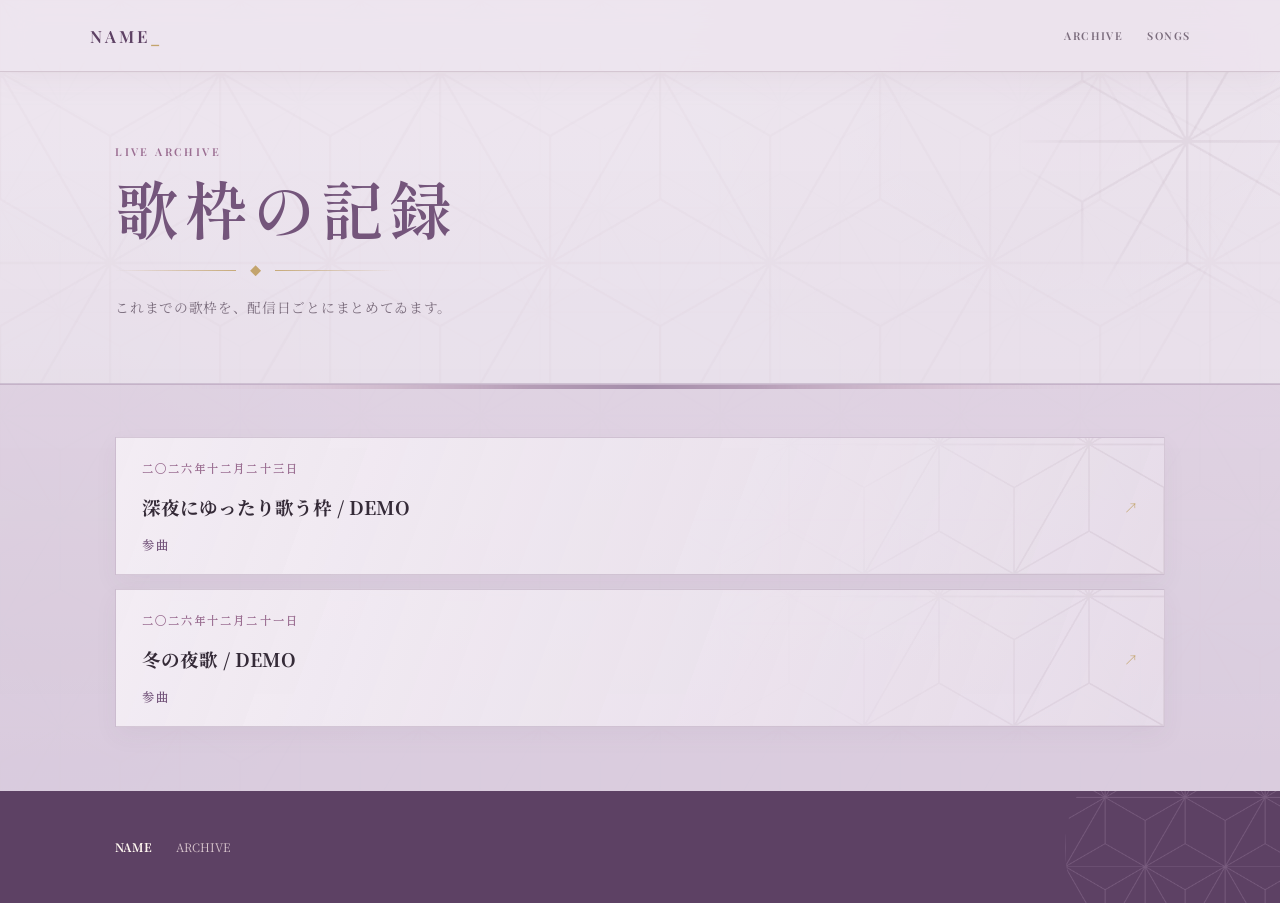
==== commit b4dc32ca: "Add files via upload" ====
--- a/archive/index.html
+++ b/archive/index.html
@@ -17,7 +17,7 @@
     <div class="archiveIndexHeroInner">
       <p class="eyebrow">LIVE ARCHIVE</p>
       <h1>歌枠の記録</h1>
-      <div class="archiveTitleRule" aria-hidden="true"><span></span></div>
+      <div class="heroRule pageTitleRule" aria-hidden="true"><span>◆</span></div>
       <p class="archiveLead">これまでの歌枠を、配信日ごとにまとめてゐます。</p>
     </div>
   </section>
--- a/style.css
+++ b/style.css
@@ -1992,3 +1992,492 @@
     padding-left:12px;
   }
 }
+
+
+/* =========================================================
+   ARCHIVE DETAIL — 一覧ページの意匠へ統一
+   ========================================================= */
+
+/* 詳細ページの背景模様は動画を邪魔しない濃度へ */
+.archivePage,
+.archiveDetail,
+body.archive-detail{
+  background-color:#E8DFEA;
+}
+
+.archivePage::before,
+.archiveDetail::before{
+  opacity:.025 !important;
+}
+
+/* 戻る導線・日付・曲数 */
+.archiveBack,
+.backLink,
+.archive-detail .back{
+  color:#74557B !important;
+  letter-spacing:.06em;
+}
+
+.archiveDate,
+.archive-detail .date,
+.archiveMeta,
+.archive-detail .meta{
+  color:#9A6D91 !important;
+  font-family:"Shippori Mincho","Noto Serif JP",serif;
+  letter-spacing:.08em;
+}
+
+/* プレイヤーとセットリストの枠を紫＋金の文法へ */
+.playerWrap,
+.archivePlayer,
+.setlist,
+.setList{
+  border-color:rgba(116,85,123,.25) !important;
+}
+
+.setlist,
+.setList{
+  background:rgba(244,238,245,.76) !important;
+}
+
+.setlistHeader,
+.setListHeader{
+  color:#74557B !important;
+  border-bottom:1px solid rgba(116,85,123,.22) !important;
+  letter-spacing:.12em;
+}
+
+.setlist a:hover,
+.setList a:hover,
+.setlistRow:hover{
+  background:rgba(195,164,109,.10) !important;
+}
+
+/* SHARE：機能はそのまま、見た目だけ一回り小さく */
+.shareBtn,
+#shareBtn,
+button[data-share]{
+  min-width:0 !important;
+  padding:9px 15px !important;
+  font-size:.72rem !important;
+  line-height:1.1 !important;
+  letter-spacing:.08em !important;
+  border:1px solid rgba(195,164,109,.65) !important;
+  background:#74557B !important;
+  color:#fff !important;
+  box-shadow:0 5px 12px rgba(93,65,100,.10) !important;
+}
+
+/* ご案内はTOPで確定した中サイズ感を維持 */
+.archivePage #socials #socialLinks > .socialCard,
+.archiveDetail #socials #socialLinks > .socialCard{
+  min-height:108px !important;
+  padding:20px 22px !important;
+}
+
+@media (max-width:640px){
+  .shareBtn,
+  #shareBtn,
+  button[data-share]{
+    padding:8px 13px !important;
+    font-size:.69rem !important;
+  }
+}
+
+
+/* ===== Archive detail final polish ===== */
+
+/* タイトル周辺に一覧ページと同じ小さな金線＋菱形 */
+.archiveTitle,
+.archive-detail .title,
+.archiveHeader h1{
+  position:relative;
+}
+
+.archiveTitle::after,
+.archive-detail .title::after,
+.archiveHeader h1::after{
+  content:"";
+  display:block;
+  width:132px;
+  height:10px;
+  margin-top:12px;
+  background:
+    linear-gradient(#C3A46D,#C3A46D) left center/58px 1px no-repeat,
+    linear-gradient(#C3A46D,#C3A46D) right center/58px 1px no-repeat;
+  opacity:.72;
+}
+
+/* SHARE はさらに一回りだけ小さく */
+.shareBtn,
+#shareBtn,
+button[data-share]{
+  padding:7px 12px !important;
+  font-size:.66rem !important;
+  min-height:30px !important;
+  letter-spacing:.07em !important;
+}
+
+/* 旧クラス名にも当てる */
+.share,
+.share-button,
+button.share{
+  padding:7px 12px !important;
+  font-size:.66rem !important;
+  min-height:30px !important;
+  letter-spacing:.07em !important;
+}
+
+@media (max-width:640px){
+  .shareBtn,
+  #shareBtn,
+  button[data-share],
+  .share,
+  .share-button,
+  button.share{
+    padding:7px 11px !important;
+    font-size:.64rem !important;
+  }
+}
+
+
+/* =========================================================
+   SONGS INDEX — 歌の目録
+   ========================================================= */
+
+.songsIndexPage{
+  background:linear-gradient(180deg,rgba(232,223,234,.74),rgba(221,209,223,.78) 55%,rgba(213,198,218,.76));
+}
+
+/* 旧SONGSヒーローを「歌枠の記録」と兄弟デザインへ */
+.songsIndexPage .pageHero,
+.songsIndexPage .songsHero,
+.songsIndexPage > section:first-child{
+  position:relative;
+  overflow:hidden;
+  min-height:0 !important;
+  padding-top:72px !important;
+  padding-bottom:62px !important;
+  background:rgba(244,238,245,.44);
+  border-bottom:1px solid rgba(116,85,123,.22);
+}
+
+.songsIndexPage .pageHero::after,
+.songsIndexPage .songsHero::after,
+.songsIndexPage > section:first-child::after{
+  content:"";
+  position:absolute;
+  width:330px;
+  height:330px;
+  right:-72px;
+  top:-96px;
+  background:url("../assets/asanoha.png") center/210px auto repeat;
+  opacity:.075;
+  -webkit-mask-image:radial-gradient(circle at center,#000 20%,rgba(0,0,0,.78) 50%,transparent 74%);
+  mask-image:radial-gradient(circle at center,#000 20%,rgba(0,0,0,.78) 50%,transparent 74%);
+  pointer-events:none;
+}
+
+.songsIndexPage h1{
+  color:#74557B !important;
+  font:600 clamp(2.35rem,5vw,4.6rem) "Shippori Mincho","Noto Serif JP",serif !important;
+  letter-spacing:.07em !important;
+  line-height:1.15 !important;
+}
+
+/* 見出し下の金線＋菱形 */
+.songsIndexPage h1::after{
+  content:"";
+  display:block;
+  width:min(280px,42vw);
+  height:18px;
+  margin-top:18px;
+  background:
+    linear-gradient(#C3A46D,#C3A46D) left center/calc(50% - 12px) 1px no-repeat,
+    linear-gradient(#C3A46D,#C3A46D) right center/calc(50% - 12px) 1px no-repeat;
+  opacity:.78;
+}
+
+.songsIndexPage .songsSection,
+.songsIndexPage .databaseSection,
+.songsIndexPage > section:nth-child(2){
+  position:relative;
+  overflow:hidden;
+  padding-top:48px !important;
+  padding-bottom:62px !important;
+}
+
+/* 検索欄 */
+.songsIndexPage input[type="search"],
+.songsIndexPage input[type="text"]{
+  border:0 !important;
+  border-bottom:1px solid rgba(116,85,123,.38) !important;
+  background:transparent !important;
+  color:#3f3343 !important;
+  padding:11px 2px !important;
+}
+
+.songsIndexPage input:focus{
+  outline:none !important;
+  border-bottom-color:#C3A46D !important;
+}
+
+/* 曲数表示 */
+.songsIndexPage .songCount,
+.songsIndexPage .count{
+  color:#74557B !important;
+  font-family:"Shippori Mincho","Noto Serif JP",serif;
+  letter-spacing:.10em;
+}
+
+/* 表：機能性は保ちつつTOPのカード表現へ */
+.songsIndexPage table{
+  background:rgba(244,238,245,.68) !important;
+  border:1px solid rgba(116,85,123,.20) !important;
+  box-shadow:0 8px 22px rgba(93,65,100,.045);
+}
+
+.songsIndexPage thead{
+  background:rgba(232,223,234,.78) !important;
+  border-bottom:1px solid rgba(195,164,109,.55) !important;
+}
+
+.songsIndexPage th{
+  color:#74557B !important;
+  font-weight:500 !important;
+}
+
+.songsIndexPage td{
+  border-color:rgba(116,85,123,.16) !important;
+}
+
+.songsIndexPage tbody tr{
+  transition:background .18s ease;
+}
+
+.songsIndexPage tbody tr:hover{
+  background:rgba(195,164,109,.09) !important;
+}
+
+.songsIndexPage tbody a{
+  color:inherit;
+}
+
+@media (max-width:640px){
+  .songsIndexPage .pageHero,
+  .songsIndexPage .songsHero,
+  .songsIndexPage > section:first-child{
+    padding-top:50px !important;
+    padding-bottom:44px !important;
+  }
+
+  .songsIndexPage .pageHero::after,
+  .songsIndexPage .songsHero::after,
+  .songsIndexPage > section:first-child::after{
+    width:230px;
+    height:230px;
+    right:-85px;
+    top:-72px;
+    background-size:155px auto;
+  }
+
+  .songsIndexPage .songsSection,
+  .songsIndexPage .databaseSection,
+  .songsIndexPage > section:nth-child(2){
+    padding-top:36px !important;
+    padding-bottom:42px !important;
+  }
+}
+
+
+/* =========================================================
+   SONGS INDEX FIX — precise targeting only
+   ========================================================= */
+
+/* Undo broad first-child section assumptions from previous pass */
+.songsFixed > section:first-child,
+.songsFixed > section:nth-child(2){
+  min-height:initial !important;
+}
+
+/* Header must stay in normal document flow */
+body > header{
+  position:relative !important;
+  z-index:20;
+}
+
+/* Hero: target the page's existing hero container by content area */
+.songsFixed .pageHero,
+.songsFixed .songsHero,
+.songsFixed .hero,
+.songsFixed .mv{
+  position:relative;
+  overflow:hidden;
+  min-height:0 !important;
+  padding-top:68px !important;
+  padding-bottom:54px !important;
+  background:rgba(244,238,245,.44) !important;
+  border-bottom:1px solid rgba(116,85,123,.22) !important;
+}
+
+/* If the page lacks a named hero class, style the container that owns the h1 */
+.songsFixed h1{
+  color:#74557B !important;
+  font:600 clamp(2.35rem,5vw,4.6rem) "Shippori Mincho","Noto Serif JP",serif !important;
+  letter-spacing:.07em !important;
+  line-height:1.15 !important;
+  margin-top:0 !important;
+}
+
+.songsFixed h1::after{
+  content:"";
+  display:block;
+  width:min(280px,42vw);
+  height:18px;
+  margin-top:18px;
+  background:
+    linear-gradient(#C3A46D,#C3A46D) left center/calc(50% - 12px) 1px no-repeat,
+    linear-gradient(#C3A46D,#C3A46D) right center/calc(50% - 12px) 1px no-repeat;
+  opacity:.78;
+}
+
+/* Prevent header overlap artifacts */
+.songsFixed{
+  position:relative;
+  z-index:1;
+}
+
+/* Search/table region spacing only */
+.songsFixed .searchArea,
+.songsFixed .songsList,
+.songsFixed .database,
+.songsFixed .songDatabase{
+  padding-top:44px !important;
+  padding-bottom:56px !important;
+}
+
+/* Keep current table functionality/readability */
+.songsFixed table{
+  background:rgba(244,238,245,.68) !important;
+  border:1px solid rgba(116,85,123,.20) !important;
+  box-shadow:0 8px 22px rgba(93,65,100,.045);
+}
+
+.songsFixed thead{
+  background:rgba(232,223,234,.78) !important;
+  border-bottom:1px solid rgba(195,164,109,.55) !important;
+}
+
+.songsFixed tbody tr:hover{
+  background:rgba(195,164,109,.09) !important;
+}
+
+/* Total songs label */
+.songsFixed .songCount,
+.songsFixed .count,
+.songsFixed .total{
+  color:#74557B !important;
+  font-family:"Shippori Mincho","Noto Serif JP",serif;
+  letter-spacing:.10em;
+}
+
+@media (max-width:640px){
+  .songsFixed .pageHero,
+  .songsFixed .songsHero,
+  .songsFixed .hero,
+  .songsFixed .mv{
+    padding-top:48px !important;
+    padding-bottom:40px !important;
+  }
+}
+
+
+/* =========================================================
+   GOLD ORNAMENT UNIFICATION
+   TOP と同じ「ぼかし金線 + ◆」へ統一
+   ========================================================= */
+
+/* 旧アーカイブ専用装飾は無効化 */
+.archiveTitleRule{
+  display:none !important;
+}
+
+/* 曲一覧で追加していた疑似要素の金線も無効化 */
+.songsFixed h1::after,
+.songsIndexPage h1::after{
+  content:none !important;
+  display:none !important;
+}
+
+/* TOP の .heroRule と同じ造形。
+   サブページでは見出しが左揃えなので位置だけ左に合わせる。 */
+.pageTitleRule{
+  width:min(280px,72%) !important;
+  margin:20px 0 18px !important;
+  display:flex !important;
+  align-items:center !important;
+  justify-content:center !important;
+  gap:14px !important;
+  color:var(--gold) !important;
+}
+
+.pageTitleRule::before,
+.pageTitleRule::after{
+  content:"" !important;
+  display:block !important;
+  height:1px !important;
+  flex:1 !important;
+}
+
+.pageTitleRule::before{
+  background:linear-gradient(90deg,transparent,rgba(195,164,109,.9)) !important;
+}
+
+.pageTitleRule::after{
+  background:linear-gradient(90deg,rgba(195,164,109,.9),transparent) !important;
+}
+
+.pageTitleRule span{
+  color:var(--gold) !important;
+  font-size:.7rem !important;
+  line-height:1 !important;
+}
+
+/* SONGS hero: archive pageと同じ落ち着いた高さに */
+.songsPageHero{
+  position:relative;
+  overflow:hidden;
+  min-height:0 !important;
+  padding:72px 9vw 62px !important;
+  background:rgba(244,238,245,.44) !important;
+  border-bottom:1px solid rgba(116,85,123,.22) !important;
+  text-align:left !important;
+}
+
+.songsPageHero h1{
+  margin:0 !important;
+  color:var(--main) !important;
+  font:600 clamp(2.35rem,5vw,4.6rem) "Shippori Mincho","Noto Serif JP",serif !important;
+  letter-spacing:.07em !important;
+  text-indent:0 !important;
+  line-height:1.15 !important;
+}
+
+.songsLead{
+  margin:0;
+  color:var(--muted);
+  font-size:.86rem;
+  letter-spacing:.05em;
+  line-height:2;
+}
+
+@media (max-width:640px){
+  .songsPageHero{
+    padding:50px 7vw 44px !important;
+  }
+
+  .pageTitleRule{
+    width:min(250px,76%) !important;
+    margin:17px 0 15px !important;
+  }
+}
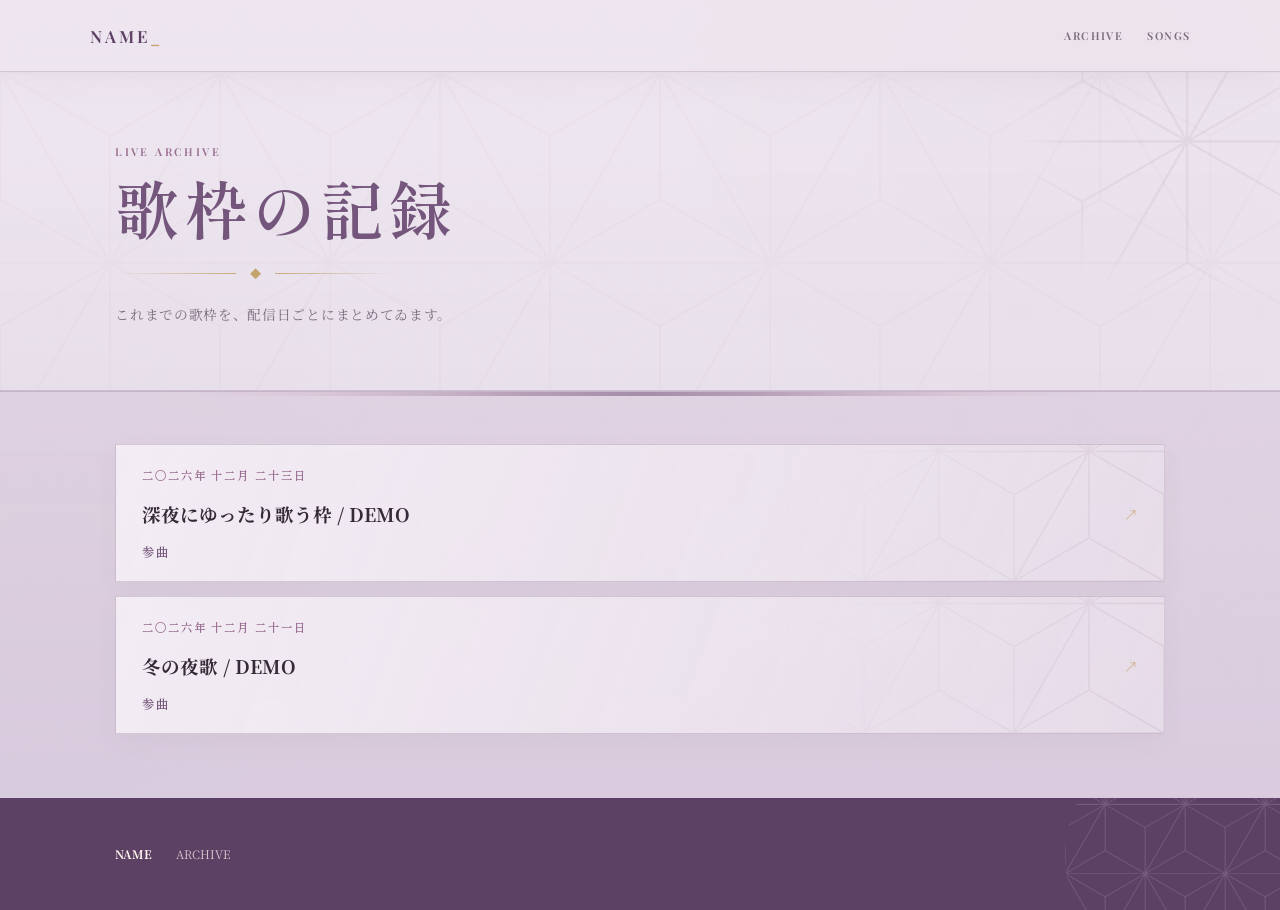
==== commit 46356760: "Add files via upload" ====
--- a/archive/index.html
+++ b/archive/index.html
@@ -43,7 +43,7 @@
     : n === 10 ? "十"
     : n < 20 ? "十" + simpleKanji[n - 10]
     : simpleKanji[Math.floor(n / 10)] + "十" + (n % 10 ? simpleKanji[n % 10] : "");
-  return `${year}年${jpNumber(m)}月${jpNumber(d)}日`;
+  return `${year}年 ${jpNumber(m)}月 ${jpNumber(d)}日`;
 }
 
 function formatDaijiCount(n){
--- a/style.css
+++ b/style.css
@@ -2481,3 +2481,196 @@
     margin:17px 0 15px !important;
   }
 }
+
+
+/* =========================================================
+   PAGE TITLE GOLD RULE — duplicate fix
+   サブページ見出しはこの1本だけを描画
+   ========================================================= */
+
+.heroRule.pageTitleRule{
+  position:relative !important;
+  height:18px !important;
+  background:none !important;
+  border:0 !important;
+  box-shadow:none !important;
+}
+
+/* TOP側 .heroRule の既存描画を明示的に上書き */
+.heroRule.pageTitleRule::before,
+.heroRule.pageTitleRule::after{
+  content:"" !important;
+  position:static !important;
+  transform:none !important;
+  width:auto !important;
+  height:1px !important;
+  display:block !important;
+  flex:1 1 auto !important;
+  opacity:1 !important;
+  border:0 !important;
+  box-shadow:none !important;
+}
+
+.heroRule.pageTitleRule::before{
+  background:linear-gradient(90deg,transparent,rgba(195,164,109,.9)) !important;
+}
+
+.heroRule.pageTitleRule::after{
+  background:linear-gradient(90deg,rgba(195,164,109,.9),transparent) !important;
+}
+
+.heroRule.pageTitleRule span{
+  display:block !important;
+  position:static !important;
+  width:auto !important;
+  height:auto !important;
+  margin:0 !important;
+  padding:0 !important;
+  transform:none !important;
+  background:none !important;
+  border:0 !important;
+  box-shadow:none !important;
+  color:#C3A46D !important;
+  font-size:.7rem !important;
+  line-height:1 !important;
+}
+
+/* h1自身に残っている旧装飾は完全停止 */
+.songsPageHero h1::before,
+.songsPageHero h1::after,
+.archiveIndexHero h1::before,
+.archiveIndexHero h1::after{
+  content:none !important;
+  display:none !important;
+}
+
+
+/* =========================================================
+   SONG HISTORY — 歌唱履歴
+   ========================================================= */
+
+/* 上部の余白を圧縮 */
+.songHistoryPage .hero,
+.historyPage .hero,
+body:has(.history-list) .hero,
+body:has(#historyList) .hero{
+  min-height:0 !important;
+  padding-top:62px !important;
+  padding-bottom:50px !important;
+}
+
+/* 歌唱履歴見出し：TOPと同じ金線＋◆ */
+.historySection h2::after,
+.history-list-section h2::after{
+  content:"◆";
+  display:flex;
+  align-items:center;
+  justify-content:center;
+  width:280px;
+  max-width:72%;
+  height:18px;
+  margin:14px 0 20px;
+  color:#C3A46D;
+  font-size:.7rem;
+  line-height:1;
+  background:
+    linear-gradient(90deg,transparent,rgba(195,164,109,.9)) left center/calc(50% - 14px) 1px no-repeat,
+    linear-gradient(90deg,rgba(195,164,109,.9),transparent) right center/calc(50% - 14px) 1px no-repeat;
+}
+
+/* 履歴行をアーカイブ一覧のカード表現へ */
+.history-list a,
+#historyList a,
+.historyRow{
+  position:relative;
+  overflow:hidden;
+  background:linear-gradient(110deg,rgba(244,238,245,.93),rgba(232,223,234,.82)) !important;
+  border-color:rgba(116,85,123,.22) !important;
+  transition:transform .18s ease,border-color .18s ease,background .18s ease;
+}
+
+.history-list a::after,
+#historyList a::after,
+.historyRow::after{
+  content:"";
+  position:absolute;
+  right:0;
+  bottom:0;
+  width:32%;
+  height:100%;
+  background:url("../../assets/asanoha.png") right bottom/135px auto repeat;
+  opacity:.07;
+  -webkit-mask-image:linear-gradient(110deg,transparent,#000);
+  mask-image:linear-gradient(110deg,transparent,#000);
+  pointer-events:none;
+}
+
+.history-list a:hover,
+#historyList a:hover,
+.historyRow:hover{
+  transform:translateY(-1px);
+  border-color:rgba(195,164,109,.68) !important;
+  background:rgba(244,238,245,.96) !important;
+}
+
+.historyDate,
+.history-date{
+  color:#9A6D91 !important;
+  font-family:"Shippori Mincho","Noto Serif JP",serif;
+  letter-spacing:.06em;
+}
+
+@media (max-width:640px){
+  .songHistoryPage .hero,
+  .historyPage .hero,
+  body:has(.history-list) .hero,
+  body:has(#historyList) .hero{
+    padding-top:44px !important;
+    padding-bottom:38px !important;
+  }
+}
+
+
+/* =========================================================
+   HISTORY POLISH — date spacing / total / title rule
+   ========================================================= */
+
+/* 歌唱履歴の金線はHTMLに1個だけ置いたものを使用 */
+.historyTitleRule{
+  width:220px !important;
+  max-width:68% !important;
+  margin:13px 0 20px !important;
+}
+
+/* 旧CSS疑似要素による履歴見出し装飾は停止 */
+.historySection h2::after,
+.history-list-section h2::after{
+  content:none !important;
+  display:none !important;
+}
+
+/* 漢数字の日付は「年 月 日」の塊で一行表示 */
+.historyDate,
+.history-date,
+#historyList .date,
+.historyRow .date,
+.archiveIndexCard .card-date,
+.archiveDate,
+.archive-detail .date{
+  white-space:nowrap !important;
+}
+
+/* 履歴カードの日付列を少し広げる */
+#historyList > *,
+.history-list > *,
+.historyRow{
+  grid-template-columns:minmax(150px,auto) minmax(0,1fr) auto !important;
+}
+
+@media (max-width:640px){
+  .historyDate,
+  .history-date,
+  #historyList .date{
+    white-space:normal !important;
+  }
+}
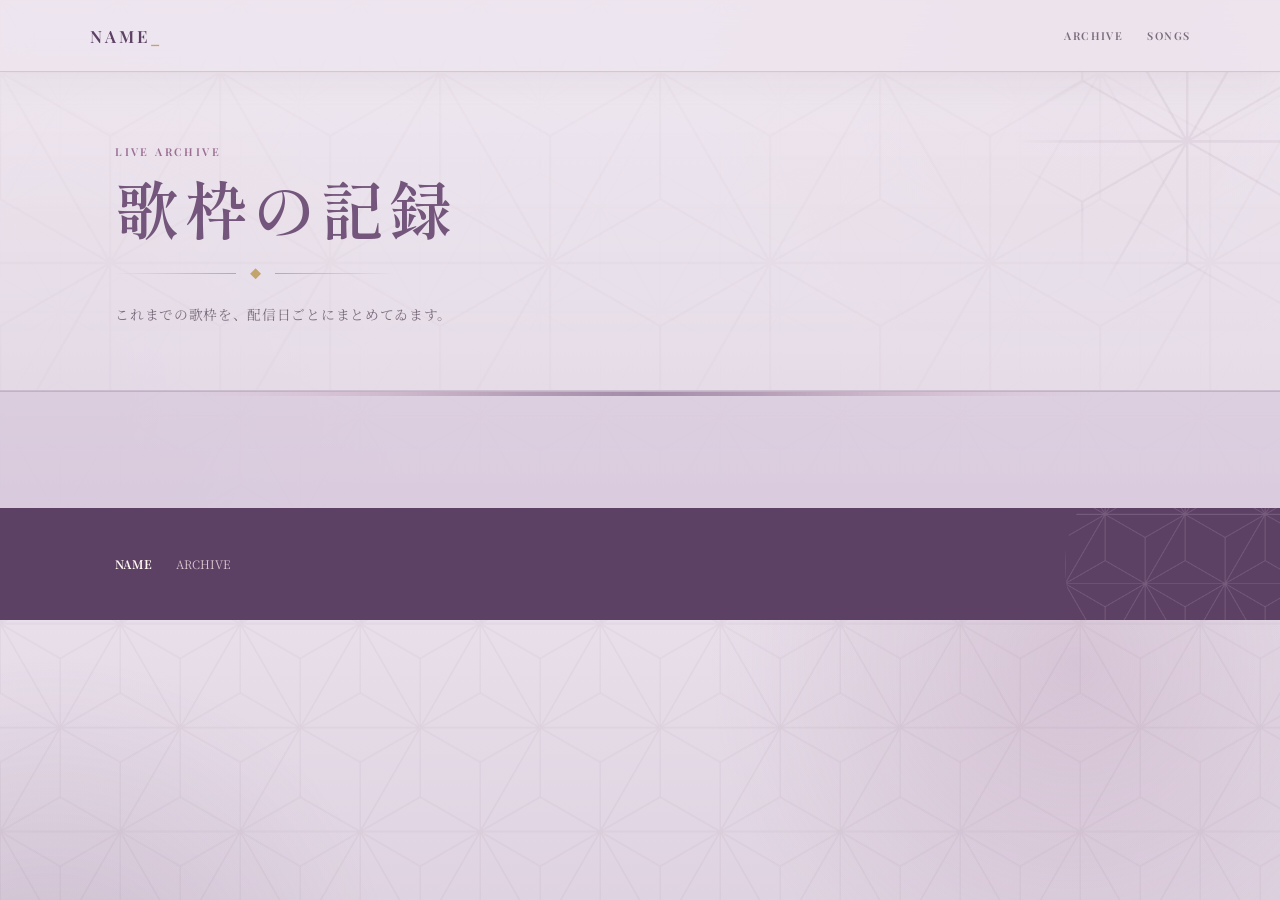
==== commit 966871eb: "Add files via upload" ====
--- a/archive/index.html
+++ b/archive/index.html
@@ -59,7 +59,7 @@
   return String(n).split("").map(x => daiji[Number(x)] || "〇").join("") + "曲";
 }
 
-root.innerHTML = [...ARCHIVES].reverse().map(a => {
+root.innerHTML = [...歌枠の記録S].reverse().map(a => {
   const count = a.songs.filter(s => s.type === "song").length;
   return `<a class="card archiveIndexCard" href="./${a.date}/">
     <span class="card-date">${formatArchiveDate(a.date)}</span>
--- a/style.css
+++ b/style.css
@@ -2674,3 +2674,102 @@
     white-space:normal !important;
   }
 }
+
+
+/* =========================================================
+   SONG HISTORY — actual structure fix
+   ========================================================= */
+
+/* 実際のカードclassに直接当てる。日付を必ず1行にする */
+#historyList .historyCard{
+  grid-template-columns:220px minmax(0,1fr) 72px !important;
+  column-gap:18px !important;
+}
+
+#historyList .historyDate{
+  white-space:nowrap !important;
+  min-width:220px !important;
+}
+
+/* 「視聴」は右端でコンパクトに */
+#historyList .historyListen{
+  white-space:nowrap !important;
+  text-align:right !important;
+}
+
+/* 以前の狭い列指定を上書き */
+@media (min-width:641px){
+  #historyList .historyCard{
+    grid-template-columns:220px minmax(0,1fr) 72px !important;
+  }
+}
+
+/* スマホでは日付を独立行にして無理に詰めない */
+@media (max-width:640px){
+  #historyList .historyCard{
+    grid-template-columns:1fr auto !important;
+    row-gap:7px !important;
+  }
+
+  #historyList .historyDate{
+    grid-column:1 / -1 !important;
+    min-width:0 !important;
+    white-space:nowrap !important;
+  }
+
+  #historyList .historyArchiveTitle{
+    grid-column:1 !important;
+  }
+
+  #historyList .historyListen{
+    grid-column:2 !important;
+    align-self:center !important;
+  }
+}
+
+/* ===== Artist page redesign ===== */
+body:has(#artistName) .hero{
+  min-height:0!important;
+  padding-top:62px!important;
+  padding-bottom:50px!important;
+}
+.artistTitleRule{
+  width:220px!important;
+  max-width:68%!important;
+  margin:13px 0 20px!important;
+}
+#songList > *{
+  position:relative;
+  overflow:hidden;
+  background:linear-gradient(110deg,rgba(244,238,245,.93),rgba(232,223,234,.82))!important;
+  border-color:rgba(116,85,123,.22)!important;
+  transition:transform .18s ease,border-color .18s ease,background .18s ease;
+}
+#songList > *::after{
+  content:"";
+  position:absolute;
+  right:0;bottom:0;
+  width:32%;height:100%;
+  background:url("../assets/asanoha.png") right bottom/135px auto repeat;
+  opacity:.07;
+  -webkit-mask-image:linear-gradient(110deg,transparent,#000);
+  mask-image:linear-gradient(110deg,transparent,#000);
+  pointer-events:none;
+}
+#songList > *:hover{
+  transform:translateY(-1px);
+  border-color:rgba(195,164,109,.68)!important;
+  background:rgba(244,238,245,.96)!important;
+}
+#songList .count,#songList .performances{
+  white-space:nowrap!important;
+  text-align:right!important;
+  color:#74557B!important;
+}
+@media(max-width:640px){
+  body:has(#artistName) .hero{
+    padding-top:44px!important;
+    padding-bottom:38px!important;
+  }
+  .artistTitleRule{width:190px!important;}
+}
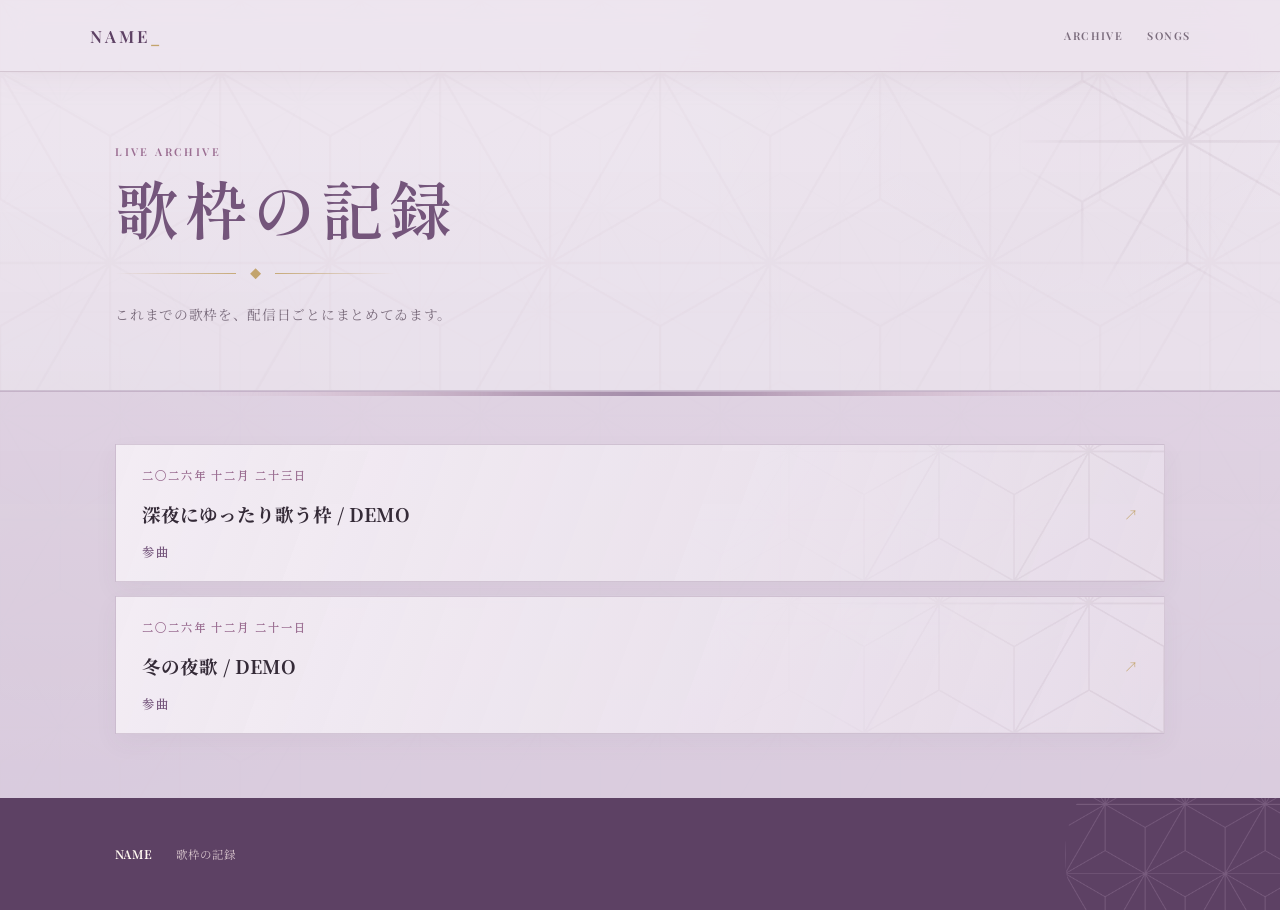
==== commit cf6c26aa: "Add files via upload" ====
--- a/archive/index.html
+++ b/archive/index.html
@@ -17,7 +17,7 @@
     <div class="archiveIndexHeroInner">
       <p class="eyebrow">LIVE ARCHIVE</p>
       <h1>歌枠の記録</h1>
-      <div class="heroRule pageTitleRule" aria-hidden="true"><span>◆</span></div>
+      <div class="pageTitleRule" aria-hidden="true"><span>◆</span></div>
       <p class="archiveLead">これまでの歌枠を、配信日ごとにまとめてゐます。</p>
     </div>
   </section>
@@ -27,7 +27,7 @@
   </section>
 </main>
 
-<footer><b>NAME</b><span>ARCHIVE</span></footer>
+<footer><b>NAME</b><span>歌枠の記録</span></footer>
 
 <script src="../data/archives.js"></script>
 <script>
@@ -59,7 +59,7 @@
   return String(n).split("").map(x => daiji[Number(x)] || "〇").join("") + "曲";
 }
 
-root.innerHTML = [...歌枠の記録S].reverse().map(a => {
+root.innerHTML = [...ARCHIVES].reverse().map(a => {
   const count = a.songs.filter(s => s.type === "song").length;
   return `<a class="card archiveIndexCard" href="./${a.date}/">
     <span class="card-date">${formatArchiveDate(a.date)}</span>
--- a/style.css
+++ b/style.css
@@ -1,9 +1,6 @@
-@import url('https://fonts.googleapis.com/css2?family=Noto+Serif+JP:wght@400;500;600;700&family=Shippori+Mincho:wght@400;500;600;700&family=Playfair+Display:wght@500;600;700&display=swap');
+@import url("https://fonts.googleapis.com/css2?family=Noto+Serif+JP:wght@400;500;600;700&family=Shippori+Mincho:wght@400;500;600;700&family=Playfair+Display:wght@500;600;700&display=swap");
 
 :root{
-  --bg:#f1e9ed;
-  --surface:#faf5f7;
-  --surface2:#e9dfe9;
   --text:#352b38;
   --muted:#7b6d7d;
   --main:#74557B;
@@ -11,21 +8,24 @@
   --accent:#9a6d91;
   --rose:#cba9bd;
   --softrose:#dcc8d5;
-  --cream:#fff9f6;
   --gold:#c3a46d;
   --line:rgba(116,85,123,.24);
 }
-*{box-sizing:border-box}
-html{scroll-behavior:smooth}
+
+*{
+  box-sizing:border-box;
+}
+
+html{
+  scroll-behavior:smooth;
+}
+
 body{
   margin:0;
   color:var(--text);
-  background:
-    radial-gradient(circle at 84% 7%,rgba(204,170,173,.24),transparent 28%),
-    radial-gradient(circle at 3% 62%,rgba(109,76,97,.08),transparent 24%),
-    linear-gradient(180deg,#f5edf1 0%,#f1e9ed 50%,#e9dfe9 100%);
   font-family:"Noto Serif JP","Shippori Mincho",serif;
 }
+
 body::before{
   content:"";
   position:fixed;
@@ -36,162 +36,780 @@
   background-image:url("./assets/asanoha.png");
   background-size:120px 207.846px;
 }
-a{color:inherit;text-decoration:none}
-button,input{font:inherit}
+
+a{
+  color:inherit;
+  text-decoration:none;
+}
+
+button,input{
+  font:inherit;
+}
+
 header{
-  height:72px;padding:0 7vw;display:flex;align-items:center;justify-content:space-between;
-  border-bottom:1px solid var(--line);position:sticky;top:0;z-index:20;
-  background:rgba(248,243,237,.9);backdrop-filter:blur(14px)
-}
-.logo{font:600 1.05rem "Playfair Display",serif;letter-spacing:.18em}
-.logo span{color:var(--accent)}
-nav{display:flex;gap:1.5rem}
-nav a{font:600 .68rem "Playfair Display",serif;letter-spacing:.13em;color:var(--muted)}
-nav a:hover{color:var(--cream)}
-
-.hero{padding:10vw 9vw 8vw;min-height:62vh;display:flex;flex-direction:column;justify-content:center;position:relative;overflow:hidden}
-.hero::after{
-  content:"";position:absolute;right:6vw;top:12%;width:min(31vw,390px);aspect-ratio:1;
-  opacity:.17;border:1px solid rgba(100,87,113,.28);border-radius:50%;
-  background-color:rgba(255,250,244,.5);
-  background-image:url("data:image/svg+xml,%3Csvg xmlns='http://www.w3.org/2000/svg' width='96' height='83.14' viewBox='0 0 96 83.14'%3E%3Cg fill='none' stroke='%23A95D84' stroke-width='1.2'%3E%3Cpath d='M0 0L24 41.57L48 0L72 41.57L96 0M0 83.14L24 41.57L48 83.14L72 41.57L96 83.14M0 0L48 27.71L96 0M0 83.14L48 55.43L96 83.14M0 27.71L24 41.57L0 55.43M96 27.71L72 41.57L96 55.43M48 0V27.71M48 55.43V83.14M24 0V41.57M72 0V41.57M24 41.57V83.14M72 41.57V83.14'/%3E%3C/g%3E%3C/svg%3E");
-  background-size:72px 62.36px;
-}.eyebrow{color:var(--accent);font:600 .68rem "Playfair Display",serif;letter-spacing:.22em}
-.hero h1{font:600 clamp(3.4rem,9vw,8rem)/.92 "Shippori Mincho",serif;letter-spacing:.04em;margin:1rem 0 1.7rem;position:relative;z-index:1}
-.hero h1 em{font-style:normal;color:var(--cream);font-family:"Playfair Display",serif;letter-spacing:.02em}
-.hero p{color:var(--muted);line-height:2.1;max-width:700px;position:relative;z-index:1}
-
-.section{padding:7vw 9vw;border-top:1px solid var(--line);position:relative}
-.section h2{font:600 clamp(2rem,4vw,3.8rem) "Shippori Mincho",serif;letter-spacing:.03em;margin:.5rem 0 2rem}
+  height:72px;
+  padding:0 7vw;
+  display:flex;
+  align-items:center;
+  justify-content:space-between;
+  position:sticky;
+  top:0;
+  z-index:20;
+  backdrop-filter:blur(14px);
+}
+
+.logo{
+  font:600 1.05rem "Playfair Display",serif;
+  letter-spacing:.18em;
+}
+
+nav{
+  display:flex;
+  gap:1.5rem;
+}
+
+nav a{
+  font:600 .68rem "Playfair Display",serif;
+  letter-spacing:.13em;
+  color:var(--muted);
+}
+
+.hero{
+  padding:10vw 9vw 8vw;
+  display:flex;
+  flex-direction:column;
+  justify-content:center;
+  position:relative;
+  overflow:hidden;
+}
+
+.eyebrow{
+  font:600 .68rem "Playfair Display",serif;
+  letter-spacing:.22em;
+}
+
+.hero h1{
+  font:600 clamp(3.4rem,9vw,8rem)/.92 "Shippori Mincho",serif;
+  letter-spacing:.04em;
+  margin:1rem 0 1.7rem;
+  position:relative;
+  z-index:1;
+}
+
+.hero h1 em{
+  font-style:normal;
+  font-family:"Playfair Display",serif;
+  letter-spacing:.02em;
+}
+
+.hero p{
+  color:var(--muted);
+  line-height:2.1;
+  max-width:700px;
+  position:relative;
+  z-index:1;
+}
+
+.section{
+  padding:7vw 9vw;
+  border-top:1px solid var(--line);
+  position:relative;
+}
+
+.section h2{
+  font:600 clamp(2rem,4vw,3.8rem) "Shippori Mincho",serif;
+  letter-spacing:.03em;
+  margin:.5rem 0 2rem;
+}
+
 .section:nth-of-type(even)::before{
-  content:"";position:absolute;left:0;top:0;width:100%;height:6px;opacity:.35;
-  background:repeating-linear-gradient(90deg,var(--main) 0 28px,var(--accent) 28px 31px,transparent 31px 48px)
-}
-.heroActions{display:flex;gap:.8rem;flex-wrap:wrap;margin-top:1.2rem;position:relative;z-index:2}
+  content:"";
+  position:absolute;
+  left:0;
+  top:0;
+  width:100%;
+}
+
+.heroActions{
+  display:flex;
+  gap:.8rem;
+  flex-wrap:wrap;
+  margin-top:1.2rem;
+  position:relative;
+  z-index:2;
+}
+
 .primaryButton,.ghostButton{
-  display:inline-flex;align-items:center;justify-content:center;padding:.95rem 1.2rem;
-  border:1px solid var(--line);font:600 .72rem "Noto Serif JP",serif;letter-spacing:.08em
-}
-.primaryButton{background:var(--main);border-color:var(--main)}
-.ghostButton{background:rgba(255,250,244,.65)}
-.primaryButton:hover,.ghostButton:hover{border-color:var(--accent);background:var(--accent)}
-
-.sectionHead{display:flex;align-items:end;justify-content:space-between;gap:2rem;margin-bottom:2rem}
-.sectionHead h2{margin-bottom:0}
-.textLink,.backlink{color:var(--muted);font:600 .68rem "Playfair Display",serif;letter-spacing:.12em}
-.backlink{display:inline-block;margin-bottom:2rem}
-.textLink:hover,.backlink:hover{color:var(--accent)}
-
-.cards{display:grid;grid-template-columns:repeat(2,minmax(0,1fr));gap:1rem}
-#archiveCards{grid-template-columns:1fr}
+  display:inline-flex;
+  align-items:center;
+  justify-content:center;
+  padding:.95rem 1.2rem;
+  border:1px solid var(--line);
+  font:600 .72rem "Noto Serif JP",serif;
+  letter-spacing:.08em;
+}
+
+.primaryButton{
+  background:var(--main);
+  border-color:var(--main);
+}
+
+.primaryButton:hover,.ghostButton:hover{
+  border-color:var(--accent);
+  background:var(--accent);
+}
+
+.sectionHead{
+  display:flex;
+  align-items:end;
+  justify-content:space-between;
+  gap:2rem;
+  margin-bottom:2rem;
+}
+
+.sectionHead h2{
+  margin-bottom:0;
+}
+
+.textLink,.backlink{
+  color:var(--muted);
+  font:600 .68rem "Playfair Display",serif;
+  letter-spacing:.12em;
+}
+
+.backlink{
+  display:inline-block;
+  margin-bottom:2rem;
+}
+
+.textLink:hover,.backlink:hover{
+  color:var(--accent);
+}
+
+.cards{
+  display:grid;
+  grid-template-columns:repeat(2,minmax(0,1fr));
+  gap:1rem;
+}
+
+#archiveCards{
+  grid-template-columns:1fr;
+}
+
 .card{
-  display:block;border:1px solid var(--line);background:linear-gradient(135deg,rgba(255,250,244,.9),rgba(169,93,132,.055));
-  padding:2rem;min-height:185px;position:relative;overflow:hidden
-}
-.card::after{content:"";position:absolute;right:-24px;bottom:-24px;width:92px;height:92px;border:1px solid rgba(169,93,132,.28);transform:rotate(45deg)}
-.card:hover{border-color:var(--accent);transform:translateY(-2px);transition:.18s}
-.card-date{color:var(--accent);font:600 .72rem "Playfair Display",serif;letter-spacing:.13em}
-.card h3{font-size:1.35rem;margin:1rem 0}
-.card-meta,.muted{color:var(--muted);font-size:.78rem}
-
-.latestList,.rankingTable,.historyList,.artistSongList,.songTableWrap{border-top:1px solid var(--line)}
-.latestRow{display:grid;grid-template-columns:70px 135px 1fr 28px;gap:1rem;align-items:center;padding:1.25rem .6rem;border-bottom:1px solid var(--line)}
-.latestRow:hover,.rankingRow:hover,.historyCard:hover,.artistSongCard:hover{background:rgba(169,93,132,.075)}
-.latestNumber,.rankNumber{color:var(--main);font:600 .8rem "Playfair Display",serif}
-.latestDate{color:var(--accent);font:600 .72rem "Playfair Display",serif;letter-spacing:.06em}
-.latestArrow,.songArrow,.artistSongArrow{color:var(--accent)}
-
-.rankingHead,.rankingRow{display:grid;grid-template-columns:80px minmax(0,1.4fr) minmax(0,1fr) 90px;gap:1rem;align-items:center}
-.rankingHead{padding:.85rem .6rem;border-bottom:1px solid var(--line);color:var(--muted);font:600 .62rem "Playfair Display",serif;letter-spacing:.1em}
-.rankingHead span:last-child,.rankingCount{text-align:right}
-.rankingRow{padding:1.1rem .6rem;border-bottom:1px solid var(--line)}
-.rankingSong{font-weight:600}.rankingArtist{color:var(--muted);font-size:.9rem}
-.rankingSong span,.rankingArtist span,.rankingCount{color:var(--accent)}
-.rankingSong:hover,.rankingArtist:hover{color:var(--cream)}
-
-.socialGrid{display:grid;grid-template-columns:repeat(2,minmax(0,1fr));gap:1rem}
-.socialGrid>.socialCard:last-child:nth-child(odd){grid-column:1/-1;width:calc(50% - .5rem);justify-self:center}
+  display:block;
+  border:1px solid var(--line);
+  background:linear-gradient(135deg,rgba(255,250,244,.9),rgba(169,93,132,.055));
+  padding:2rem;
+  min-height:185px;
+  position:relative;
+  overflow:hidden;
+}
+
+.card::after{
+  content:"";
+  position:absolute;
+}
+
+.card:hover{
+  border-color:var(--accent);
+  transform:translateY(-2px);
+  transition:.18s;
+}
+
+.card-date{
+  color:var(--accent);
+  font:600 .72rem "Playfair Display",serif;
+  letter-spacing:.13em;
+}
+
+.card h3{
+  font-size:1.35rem;
+  margin:1rem 0;
+}
+
+.card-meta,.muted{
+  color:var(--muted);
+  font-size:.78rem;
+}
+
+.latestList,.rankingTable,.historyList,.artistSongList,.songTableWrap{
+  border-top:1px solid var(--line);
+}
+
+.latestRow{
+  display:grid;
+  grid-template-columns:70px 135px 1fr 28px;
+  gap:1rem;
+  align-items:center;
+  padding:1.25rem .6rem;
+  border-bottom:1px solid var(--line);
+}
+
+.latestRow:hover,.rankingRow:hover,.historyCard:hover,.artistSongCard:hover{
+  background:rgba(169,93,132,.075);
+}
+
+.latestNumber,.rankNumber{
+  color:var(--main);
+  font:600 .8rem "Playfair Display",serif;
+}
+
+.latestDate{
+  color:var(--accent);
+  font:600 .72rem "Playfair Display",serif;
+  letter-spacing:.06em;
+}
+
+.latestArrow,.songArrow,.artistSongArrow{
+  color:var(--accent);
+}
+
+.rankingHead,.rankingRow{
+  display:grid;
+  grid-template-columns:80px minmax(0,1.4fr) minmax(0,1fr) 90px;
+  gap:1rem;
+  align-items:center;
+}
+
+.rankingHead{
+  padding:.85rem .6rem;
+  border-bottom:1px solid var(--line);
+  color:var(--muted);
+  font:600 .62rem "Playfair Display",serif;
+  letter-spacing:.1em;
+}
+
+.rankingHead span:last-child,.rankingCount{
+  text-align:right;
+}
+
+.rankingRow{
+  padding:1.1rem .6rem;
+  border-bottom:1px solid var(--line);
+}
+
+.rankingSong{
+  font-weight:600;
+}
+
+.rankingArtist{
+  color:var(--muted);
+  font-size:.9rem;
+}
+
+.rankingSong span,.rankingArtist span,.rankingCount{
+  color:var(--accent);
+}
+
+.rankingSong:hover,.rankingArtist:hover{
+  color:var(--cream);
+}
+
+.socialGrid{
+  display:grid;
+  grid-template-columns:repeat(2,minmax(0,1fr));
+  gap:1rem;
+}
+
+.socialGrid>.socialCard:last-child:nth-child(odd){
+  grid-column:1/-1;
+  width:calc(50% - .5rem);
+  justify-self:center;
+}
+
 .socialCard{
-  min-height:145px;padding:1.5rem;border:1px solid var(--line);background:rgba(255,250,244,.72);
-  display:grid;grid-template-columns:auto 1fr auto;grid-template-rows:auto 1fr;gap:.6rem 1rem
-}
-.socialCard:hover{border-color:var(--accent)}
-.socialIndex{color:var(--main);font:600 .65rem "Playfair Display",serif}
-.socialCard strong{font:600 clamp(1.3rem,3vw,2.2rem) "Playfair Display",serif}
-.socialCard small{grid-column:2;color:var(--muted);font:600 .62rem "Playfair Display",serif;letter-spacing:.1em}
-.socialArrow{grid-column:3;grid-row:1/span 2;align-self:center;color:var(--accent)}
-.socialCardDisabled{opacity:.5}.socialNote{color:var(--muted);font-size:.75rem}
-
-.toolbar{display:grid;grid-template-columns:1fr auto;gap:2rem;align-items:end;margin-bottom:3rem}
-.search span{display:block;color:var(--accent);font-size:.7rem;letter-spacing:.15em;margin-bottom:.7rem}
-.search input{width:100%;background:transparent;color:var(--text);border:0;border-bottom:1px solid var(--line);padding:.9rem 0;font-size:1.15rem;outline:0}
-.search input:focus{border-color:var(--accent)}
-.stats{display:flex;align-items:baseline;gap:.6rem}.stats strong{font:600 2.1rem "Playfair Display";color:var(--accent)}.stats span{color:var(--muted);font-size:.65rem}
-
-.songTableHead,.songDbRow{display:grid;grid-template-columns:minmax(0,1.6fr) minmax(0,1fr) 120px;align-items:center;border-bottom:1px solid var(--line)}
-.sortBtn{padding:1rem;border:0;background:transparent;color:var(--muted);text-align:left;font-weight:600;cursor:pointer}
-.sortBtn:hover,.sortBtn.active{color:var(--cream)}.countHead,.songCount{text-align:right}
-.songTitleLink,.songArtist,.songCount{padding:1.1rem 1rem}.songTitleLink{display:flex;justify-content:space-between;gap:1rem;font-weight:600}
-.songArtist,.songCount{color:var(--muted)}.songTitleLink:hover,.artistLink:hover{color:var(--accent)}
-.artistLink{display:flex;justify-content:space-between;gap:1rem}
-
-.playerHead{display:flex;justify-content:space-between;align-items:end;gap:2rem;margin-bottom:2rem}
-.playerHead h2,#archiveTitle{margin:.5rem 0;font:600 clamp(1.8rem,3vw,2.8rem) "Shippori Mincho",serif;line-height:1.3;letter-spacing:.02em}
-.share{background:var(--main);color:#fff;border:1px solid var(--main);padding:.95rem 1.2rem;font-weight:600;cursor:pointer}.share:hover{background:var(--accent);border-color:var(--accent)}
-.playerLayout{display:grid;grid-template-columns:minmax(0,1.8fr) minmax(280px,.8fr);gap:1rem}
-.video{aspect-ratio:16/9;background:#000}.video iframe,#player{width:100%;height:100%}
-.setlist{background:var(--surface);border:1px solid var(--line);overflow:auto}
-.setlistHead{display:flex;justify-content:space-between;padding:1rem;border-bottom:1px solid var(--line);color:var(--accent);font-size:.68rem;letter-spacing:.1em}
-.track{width:100%;display:grid;grid-template-columns:65px 1fr;padding:1rem;border:0;border-bottom:1px solid var(--line);background:transparent;color:var(--muted);text-align:left;cursor:pointer}
-.track:hover,.track.active{background:rgba(169,93,132,.08);color:var(--text)}
-.time{color:var(--accent);font:600 .7rem "Playfair Display",serif}.trackArtist{color:var(--muted);font-size:.82em}
-
-.historyHero{padding-top:6vw}.historyTitle{font:600 clamp(2.7rem,7vw,6rem)/1 "Shippori Mincho",serif;margin:1rem 0 2rem}
-.historyMeta{display:flex;gap:3rem;flex-wrap:wrap}.historyMeta div{display:flex;flex-direction:column;gap:.45rem}.historyMeta span{color:var(--accent);font-size:.65rem;letter-spacing:.12em}.historyMeta i{font-style:normal;color:var(--accent)}
-.historyCard{display:grid;grid-template-columns:150px 1fr 110px;gap:1rem;align-items:center;padding:1.2rem 1rem;border-bottom:1px solid var(--line)}
-.historyDate{color:var(--accent);font-size:.75rem}.historyArchiveTitle{font-weight:600}.historyListen{text-align:right;color:var(--muted);font-size:.68rem}
-.artistSongCard{display:grid;grid-template-columns:1fr 180px 28px;gap:1rem;align-items:center;padding:1.15rem 1rem;border-bottom:1px solid var(--line)}
-.artistSongTitle{font-weight:600}.artistSongCount{text-align:right;color:var(--muted);font-size:.7rem}
-
-.toast{position:fixed;right:24px;bottom:24px;z-index:100;max-width:min(420px,calc(100vw - 32px));padding:.95rem 1.1rem;border:1px solid var(--line);background:rgba(53,47,56,.96);box-shadow:0 14px 40px rgba(53,47,56,.18);font-size:.82rem;opacity:0;transform:translateY(14px);pointer-events:none;transition:.2s}
-.toast::before{content:"✓";margin-right:.55rem;color:var(--accent);font-weight:700}.toast.error::before{content:"!";color:var(--accent)}.toast.show{opacity:1;transform:translateY(0)}
-
-footer{padding:3rem 9vw;border-top:1px solid var(--line);display:flex;gap:1.5rem;color:var(--muted);font-size:.72rem}footer b{color:var(--cream)}
-
-@media(max-width:760px){
-  header{padding:0 5vw}nav{gap:.8rem}nav a{font-size:.58rem}
-  .hero{padding:20vw 7vw 14vw}.hero h1{font-size:15vw}.hero::after{opacity:.07;width:55vw}
-  .section{padding:14vw 6vw}.cards{grid-template-columns:1fr}.toolbar{grid-template-columns:1fr}.stats{display:none}
-  .heroActions{flex-direction:column}.sectionHead{align-items:start;flex-direction:column;gap:.8rem}
-  .latestRow{grid-template-columns:42px 105px 1fr 20px;padding:1rem .25rem}.latestTitle{font-size:.88rem}
-  .rankingHead,.rankingRow{grid-template-columns:42px minmax(0,1fr) 68px}.rankingHead span:nth-child(3),.rankingArtist{display:none}
-  .socialGrid{grid-template-columns:1fr}.socialGrid>.socialCard:last-child:nth-child(odd){grid-column:auto;width:100%}
-  .songTableHead,.songDbRow{grid-template-columns:minmax(0,1.3fr) minmax(0,1fr) 72px}.sortBtn,.songTitleLink,.songArtist,.songCount{padding:.95rem .6rem}
-  .playerHead{align-items:start;flex-direction:column}.playerLayout{grid-template-columns:1fr}#archiveTitle{font-size:clamp(1.55rem,7vw,2.15rem)}
-  .historyCard{grid-template-columns:105px 1fr}.historyListen{grid-column:2;text-align:left}
-  .artistSongCard{grid-template-columns:1fr 95px 22px;padding:.95rem .6rem}
-  .toast{right:16px;bottom:16px;left:16px;max-width:none}footer{flex-wrap:wrap}
-}
-
-.toast{color:#fffaf4}
-
-
-/* ===== v3 / approved palette + true 麻の葉 direction ===== */
+  min-height:145px;
+  padding:1.5rem;
+  border:1px solid var(--line);
+  background:rgba(255,250,244,.72);
+  display:grid;
+  grid-template-columns:auto 1fr auto;
+  grid-template-rows:auto 1fr;
+  gap:.6rem 1rem;
+}
+
+.socialCard:hover{
+  border-color:var(--accent);
+}
+
+.socialIndex{
+  color:var(--main);
+  font:600 .65rem "Playfair Display",serif;
+}
+
+.socialCard strong{
+  font:600 clamp(1.3rem,3vw,2.2rem) "Playfair Display",serif;
+}
+
+.socialCard small{
+  grid-column:2;
+  color:var(--muted);
+  font:600 .62rem "Playfair Display",serif;
+  letter-spacing:.1em;
+}
+
+.socialArrow{
+  grid-column:3;
+  grid-row:1/span 2;
+  align-self:center;
+  color:var(--accent);
+}
+
+.socialCardDisabled{
+  opacity:.5;
+}
+
+.socialNote{
+  color:var(--muted);
+  font-size:.75rem;
+}
+
+.toolbar{
+  display:grid;
+  grid-template-columns:1fr auto;
+  gap:2rem;
+  align-items:end;
+  margin-bottom:3rem;
+}
+
+.search span{
+  display:block;
+  color:var(--accent);
+  font-size:.7rem;
+  letter-spacing:.15em;
+  margin-bottom:.7rem;
+}
+
+.search input{
+  width:100%;
+  background:transparent;
+  color:var(--text);
+  border:0;
+  border-bottom:1px solid var(--line);
+  padding:.9rem 0;
+  font-size:1.15rem;
+  outline:0;
+}
+
+.search input:focus{
+  border-color:var(--accent);
+}
+
+.stats{
+  display:flex;
+  align-items:baseline;
+  gap:.6rem;
+}
+
+.stats strong{
+  font:600 2.1rem "Playfair Display";
+  color:var(--accent);
+}
+
+.stats span{
+  color:var(--muted);
+  font-size:.65rem;
+}
+
+.songTableHead,.songDbRow{
+  display:grid;
+  grid-template-columns:minmax(0,1.6fr) minmax(0,1fr) 120px;
+  align-items:center;
+  border-bottom:1px solid var(--line);
+}
+
+.sortBtn{
+  padding:1rem;
+  border:0;
+  background:transparent;
+  color:var(--muted);
+  text-align:left;
+  font-weight:600;
+  cursor:pointer;
+}
+
+.sortBtn:hover,.sortBtn.active{
+  color:var(--cream);
+}
+
+.countHead,.songCount{
+  text-align:right;
+}
+
+.songTitleLink,.songArtist,.songCount{
+  padding:1.1rem 1rem;
+}
+
+.songTitleLink{
+  display:flex;
+  justify-content:space-between;
+  gap:1rem;
+  font-weight:600;
+}
+
+.songArtist,.songCount{
+  color:var(--muted);
+}
+
+.songTitleLink:hover,.artistLink:hover{
+  color:var(--accent);
+}
+
+.artistLink{
+  display:flex;
+  justify-content:space-between;
+  gap:1rem;
+}
+
+.playerHead{
+  display:flex;
+  justify-content:space-between;
+  align-items:end;
+  gap:2rem;
+  margin-bottom:2rem;
+}
+
+.playerHead h2,#archiveTitle{
+  margin:.5rem 0;
+  font:600 clamp(1.8rem,3vw,2.8rem) "Shippori Mincho",serif;
+  line-height:1.3;
+  letter-spacing:.02em;
+}
+
+.share{
+  background:var(--main);
+  color:#fff;
+  border:1px solid var(--main);
+  padding:.95rem 1.2rem;
+  font-weight:600;
+  cursor:pointer;
+}
+
+.share:hover{
+  background:var(--accent);
+  border-color:var(--accent);
+}
+
+.playerLayout{
+  display:grid;
+  grid-template-columns:minmax(0,1.8fr) minmax(280px,.8fr);
+  gap:1rem;
+}
+
+.video{
+  aspect-ratio:16/9;
+  background:#000;
+}
+
+.video iframe,#player{
+  width:100%;
+  height:100%;
+}
+
+.setlist{
+  border:1px solid var(--line);
+  overflow:auto;
+}
+
+.setlistHead{
+  display:flex;
+  justify-content:space-between;
+  padding:1rem;
+  border-bottom:1px solid var(--line);
+  color:var(--accent);
+  font-size:.68rem;
+  letter-spacing:.1em;
+}
+
+.track{
+  width:100%;
+  display:grid;
+  grid-template-columns:65px 1fr;
+  padding:1rem;
+  border:0;
+  border-bottom:1px solid var(--line);
+  background:transparent;
+  color:var(--muted);
+  text-align:left;
+  cursor:pointer;
+}
+
+.track:hover,.track.active{
+  color:var(--text);
+}
+
+.time{
+  color:var(--accent);
+  font:600 .7rem "Playfair Display",serif;
+}
+
+.trackArtist{
+  color:var(--muted);
+  font-size:.82em;
+}
+
+.historyHero{
+  padding-top:6vw;
+}
+
+.historyTitle{
+  font:600 clamp(2.7rem,7vw,6rem)/1 "Shippori Mincho",serif;
+  margin:1rem 0 2rem;
+}
+
+.historyMeta{
+  display:flex;
+  gap:3rem;
+  flex-wrap:wrap;
+}
+
+.historyMeta div{
+  display:flex;
+  flex-direction:column;
+  gap:.45rem;
+}
+
+.historyMeta span{
+  color:var(--accent);
+  font-size:.65rem;
+  letter-spacing:.12em;
+}
+
+.historyMeta i{
+  font-style:normal;
+  color:var(--accent);
+}
+
+.historyCard{
+  display:grid;
+  grid-template-columns:150px 1fr 110px;
+  gap:1rem;
+  align-items:center;
+  padding:1.2rem 1rem;
+  border-bottom:1px solid var(--line);
+}
+
+.historyDate{
+  color:var(--accent);
+  font-size:.75rem;
+}
+
+.historyArchiveTitle{
+  font-weight:600;
+}
+
+.historyListen{
+  text-align:right;
+  color:var(--muted);
+  font-size:.68rem;
+}
+
+.artistSongCard{
+  display:grid;
+  grid-template-columns:1fr 180px 28px;
+  gap:1rem;
+  align-items:center;
+  padding:1.15rem 1rem;
+  border-bottom:1px solid var(--line);
+}
+
+.artistSongTitle{
+  font-weight:600;
+}
+
+.artistSongCount{
+  text-align:right;
+  color:var(--muted);
+  font-size:.7rem;
+}
+
+.toast{
+  position:fixed;
+  right:24px;
+  bottom:24px;
+  z-index:100;
+  max-width:min(420px,calc(100vw - 32px));
+  padding:.95rem 1.1rem;
+  border:1px solid var(--line);
+  box-shadow:0 14px 40px rgba(53,47,56,.18);
+  font-size:.82rem;
+  opacity:0;
+  transform:translateY(14px);
+  pointer-events:none;
+  transition:.2s;
+}
+
+.toast::before{
+  content:"✓";
+  margin-right:.55rem;
+  color:var(--accent);
+  font-weight:700;
+}
+
+.toast.error::before{
+  content:"!";
+  color:var(--accent);
+}
+
+.toast.show{
+  opacity:1;
+  transform:translateY(0);
+}
+
+footer{
+  padding:3rem 9vw;
+  display:flex;
+  gap:1.5rem;
+  font-size:.72rem;
+}
+
+@media (max-width:760px){
+  header{
+    padding:0 5vw;
+  }
+
+  nav{
+    gap:.8rem;
+  }
+
+  nav a{
+    font-size:.58rem;
+  }
+
+  .hero{
+    padding:20vw 7vw 14vw;
+  }
+
+  .hero h1{
+    font-size:15vw;
+  }
+
+  .hero::after{
+    opacity:.07;
+    width:55vw;
+  }
+
+  .section{
+    padding:14vw 6vw;
+  }
+
+  .cards{
+    grid-template-columns:1fr;
+  }
+
+  .toolbar{
+    grid-template-columns:1fr;
+  }
+
+  .stats{
+    display:none;
+  }
+
+  .heroActions{
+    flex-direction:column;
+  }
+
+  .sectionHead{
+    align-items:start;
+    flex-direction:column;
+    gap:.8rem;
+  }
+
+  .latestRow{
+    grid-template-columns:42px 105px 1fr 20px;
+    padding:1rem .25rem;
+  }
+
+  .latestTitle{
+    font-size:.88rem;
+  }
+
+  .rankingHead,.rankingRow{
+    grid-template-columns:42px minmax(0,1fr) 68px;
+  }
+
+  .rankingHead span:nth-child(3),.rankingArtist{
+    display:none;
+  }
+
+  .socialGrid{
+    grid-template-columns:1fr;
+  }
+
+  .socialGrid>.socialCard:last-child:nth-child(odd){
+    grid-column:auto;
+    width:100%;
+  }
+
+  .songTableHead,.songDbRow{
+    grid-template-columns:minmax(0,1.3fr) minmax(0,1fr) 72px;
+  }
+
+  .sortBtn,.songTitleLink,.songArtist,.songCount{
+    padding:.95rem .6rem;
+  }
+
+  .playerHead{
+    align-items:start;
+    flex-direction:column;
+  }
+
+  .playerLayout{
+    grid-template-columns:1fr;
+  }
+
+  #archiveTitle{
+    font-size:clamp(1.55rem,7vw,2.15rem);
+  }
+
+  .historyCard{
+    grid-template-columns:105px 1fr;
+  }
+
+  .historyListen{
+    grid-column:2;
+    text-align:left;
+  }
+
+  .artistSongCard{
+    grid-template-columns:1fr 95px 22px;
+    padding:.95rem .6rem;
+  }
+
+  .toast{
+    right:16px;
+    bottom:16px;
+    left:16px;
+    max-width:none;
+  }
+
+  footer{
+    flex-wrap:wrap;
+  }
+}
+
 header{
-  background:rgba(248,242,237,.90);
   border-bottom:1px solid rgba(109,76,97,.20);
   box-shadow:0 8px 30px rgba(90,59,84,.05);
 }
-.logo{color:var(--deep)}
-.logo span{color:var(--gold)}
-nav a:hover{color:var(--accent)}
+
+.logo{
+  color:var(--deep);
+}
+
+.logo span{
+  color:var(--gold);
+}
+
+nav a:hover{
+  color:var(--accent);
+}
 
 .hero{
   min-height:64vh;
-  background:
-    linear-gradient(90deg,rgba(255,250,245,.82),rgba(255,250,245,.36)),
-    radial-gradient(circle at 76% 42%,rgba(204,170,173,.18),transparent 32%);
-}
+}
+
 .hero::before{
   content:"";
   position:absolute;
@@ -205,6 +823,7 @@
   background-size:86px auto;
   border:1px solid rgba(109,76,97,.18);
 }
+
 .hero::after{
   content:"";
   position:absolute;
@@ -214,22 +833,25 @@
   aspect-ratio:1;
   border-radius:50%;
   opacity:.18;
-  background-color:rgba(204,170,173,.18);
   background-image:url("./assets/asanoha.png");
   background-size:92px auto;
   border:1px solid rgba(109,76,97,.22);
   transform:none;
 }
-.hero h1{color:var(--deep);text-shadow:0 1px 0 rgba(255,255,255,.45)}
-.hero h1 em{color:var(--accent)}
-.eyebrow{color:var(--accent)}
-
-.section{
-  background:rgba(255,250,245,.43);
-}
-.section:nth-of-type(even){
-  background:rgba(248,242,237,.58);
-}
+
+.hero h1{
+  color:var(--deep);
+  text-shadow:0 1px 0 rgba(255,255,255,.45);
+}
+
+.hero h1 em{
+  color:var(--accent);
+}
+
+.eyebrow{
+  color:var(--accent);
+}
+
 .section:nth-of-type(even)::before{
   height:4px;
   opacity:.55;
@@ -237,27 +859,28 @@
 }
 
 .primaryButton,.share{
-  background:linear-gradient(180deg,#755368,#64455c);
   border-color:var(--deep);
   box-shadow:inset 0 0 0 1px rgba(255,255,255,.16),0 5px 14px rgba(90,59,84,.12);
 }
+
 .primaryButton:hover,.share:hover{
   background:var(--accent);
 }
+
 .ghostButton{
-  background:rgba(255,250,245,.78);
   color:var(--deep);
   border-color:rgba(109,76,97,.34);
 }
+
 .ghostButton:hover{
   color:#fff;
   background:var(--accent);
 }
 
 .card,.socialCard{
-  background:rgba(255,250,245,.72);
   box-shadow:0 8px 28px rgba(90,59,84,.045);
 }
+
 .card::after{
   width:110px;
   height:110px;
@@ -269,13 +892,23 @@
   background-image:url("./assets/asanoha.png");
   background-size:70px auto;
 }
-.card-date,.latestDate,.historyDate,.time{color:var(--accent)}
-.latestNumber,.rankNumber,.socialIndex{color:var(--rose)}
-.rankingSong span,.rankingArtist span,.rankingCount,.songArrow,.artistSongArrow,.latestArrow{color:var(--accent)}
+
+.card-date,.latestDate,.historyDate,.time{
+  color:var(--accent);
+}
+
+.latestNumber,.rankNumber,.socialIndex{
+  color:var(--rose);
+}
+
+.rankingSong span,.rankingArtist span,.rankingCount,.songArrow,.artistSongArrow,.latestArrow{
+  color:var(--accent);
+}
 
 .rankingRow,.latestRow,.historyCard,.artistSongCard{
   background:rgba(255,250,245,.30);
 }
+
 .rankingRow:hover,.latestRow:hover,.historyCard:hover,.artistSongCard:hover{
   background:rgba(204,170,173,.13);
 }
@@ -284,6 +917,7 @@
   position:relative;
   overflow:hidden;
 }
+
 .socialCard::after{
   content:"";
   position:absolute;
@@ -299,20 +933,30 @@
 .songTableWrap,.latestList,.rankingTable,.historyList,.artistSongList{
   background:rgba(255,250,245,.30);
 }
-.songDbRow:hover{background:rgba(204,170,173,.11)}
-.sortBtn:hover,.sortBtn.active,.songTitleLink:hover,.artistLink:hover{color:var(--accent)}
-
-.setlist{background:rgba(248,242,237,.92)}
-.track:hover,.track.active{background:rgba(204,170,173,.15)}
-.video{box-shadow:0 14px 36px rgba(90,59,84,.12)}
+
+.songDbRow:hover{
+  background:rgba(204,170,173,.11);
+}
+
+.sortBtn:hover,.sortBtn.active,.songTitleLink:hover,.artistLink:hover{
+  color:var(--accent);
+}
+
+.track:hover,.track.active{
+  background:rgba(204,170,173,.15);
+}
+
+.video{
+  box-shadow:0 14px 36px rgba(90,59,84,.12);
+}
 
 footer{
   position:relative;
   overflow:hidden;
-  background:var(--deep);
   color:#d8c5cd;
   border-top:0;
 }
+
 footer::after{
   content:"";
   position:absolute;
@@ -326,96 +970,100 @@
   background-size:80px auto;
   filter:brightness(3);
 }
-footer b{color:#fff7f0}
+
+footer b{
+  color:#fff7f0;
+}
 
 .toast{
-  background:rgba(90,59,84,.96);
   color:#fffaf5;
   border-color:rgba(255,255,255,.15);
 }
 
-@media(max-width:760px){
-  .hero::before{width:145px;height:145px;left:-70px;opacity:.13}
-  .hero::after{width:62vw;right:-26vw;top:1%;opacity:.12}
-}
-
-
-/* ===== v5 / #74557B palette study ===== */
-body{
-  background:
-    radial-gradient(circle at 84% 7%,rgba(203,169,189,.25),transparent 28%),
-    radial-gradient(circle at 3% 62%,rgba(116,85,123,.09),transparent 24%),
-    linear-gradient(180deg,#f7f0f3 0%,#f1e9ed 50%,#e9dfe9 100%);
-}
-header{background:rgba(250,245,247,.91)}
-.hero{
-  background:
-    linear-gradient(90deg,rgba(255,249,246,.84),rgba(255,249,246,.38)),
-    radial-gradient(circle at 76% 42%,rgba(203,169,189,.20),transparent 32%);
-}
-.hero::after{background-color:rgba(203,169,189,.20)}
-.section{background:rgba(255,249,246,.46)}
-.section:nth-of-type(even){background:rgba(250,245,247,.62)}
+@media (max-width:760px){
+  .hero::before{
+    width:145px;
+    height:145px;
+    left:-70px;
+    opacity:.13;
+  }
+
+  .hero::after{
+    width:62vw;
+    right:-26vw;
+    top:1%;
+    opacity:.12;
+  }
+}
+
+.hero::after{
+  background-color:rgba(203,169,189,.20);
+}
+
 .primaryButton,.share{
   background:linear-gradient(180deg,#806087,#684a70);
 }
-.card,.socialCard{background:rgba(255,249,246,.76)}
-.rankingRow,.latestRow,.historyCard,.artistSongCard,
-.songTableWrap,.latestList,.rankingTable,.historyList,.artistSongList{
-  background:rgba(255,249,246,.33);
-}
+
 .rankingRow:hover,.latestRow:hover,.historyCard:hover,.artistSongCard:hover,
 .songDbRow:hover,.track:hover,.track.active{
   background:rgba(203,169,189,.15);
 }
-.setlist{background:rgba(250,245,247,.94)}
-footer{background:#5d4164}
-.toast{background:rgba(93,65,100,.97)}
-
-
-/* ===== v6 / lavender background adjustment ===== */
+
+footer{
+  background:#5d4164;
+}
+
+.toast{
+  background:rgba(93,65,100,.97);
+}
+
 :root{
   --bg:#ddd1df;
   --surface:#eee5ef;
   --surface2:#d8c9dc;
   --cream:#f8f1f5;
 }
+
 body{
-  background:
-    radial-gradient(circle at 84% 7%,rgba(154,109,145,.22),transparent 30%),
+  background:radial-gradient(circle at 84% 7%,rgba(154,109,145,.22),transparent 30%),
     radial-gradient(circle at 4% 62%,rgba(116,85,123,.16),transparent 27%),
     linear-gradient(180deg,#e8dfea 0%,#ddd1df 52%,#d5c6da 100%);
 }
+
 header{
   background:rgba(238,229,239,.92);
 }
+
 .hero{
-  background:
-    linear-gradient(90deg,rgba(239,230,240,.80),rgba(221,209,223,.56)),
+  background:linear-gradient(90deg,rgba(239,230,240,.80),rgba(221,209,223,.56)),
     radial-gradient(circle at 76% 42%,rgba(203,169,189,.25),transparent 34%);
 }
+
 .section{
   background:rgba(239,230,240,.48);
 }
+
 .section:nth-of-type(even){
   background:rgba(222,209,225,.54);
 }
+
 .card,.socialCard{
   background:rgba(244,236,242,.68);
 }
+
 .rankingRow,.latestRow,.historyCard,.artistSongCard,
 .songTableWrap,.latestList,.rankingTable,.historyList,.artistSongList{
   background:rgba(239,230,240,.38);
 }
+
 .setlist{
   background:rgba(238,229,239,.92);
 }
+
 .ghostButton{
   background:rgba(244,236,242,.68);
 }
 
-
-/* ===== v7 / Taisho hero + #625870 ichimatsu ===== */
 .hero-v7{
   position:relative;
   min-height:680px;
@@ -427,19 +1075,18 @@
   align-items:center;
   isolation:isolate;
   border-bottom:1px solid rgba(116,85,123,.22);
-  background:
-    radial-gradient(circle at 50% 15%,rgba(255,255,255,.16),transparent 30%),
+  background:radial-gradient(circle at 50% 15%,rgba(255,255,255,.16),transparent 30%),
     linear-gradient(180deg,rgba(232,223,234,.88),rgba(221,209,223,.80));
 }
+
 .hero-v7::before{
-  content:"";
   position:absolute;
   inset:0;
   z-index:-3;
-  background-image:url("./assets/asanoha.png");
   background-size:118px auto;
   opacity:.10;
 }
+
 .hero-v7::after{
   content:"";
   position:absolute;
@@ -448,6 +1095,7 @@
   box-shadow:inset 0 0 0 6px rgba(116,85,123,.035);
   pointer-events:none;
 }
+
 .heroPattern{
   position:absolute;
   z-index:-1;
@@ -458,19 +1106,19 @@
   border:1px solid rgba(195,164,109,.48);
   box-shadow:0 18px 55px rgba(93,65,100,.10);
 }
+
 .heroPattern::before{
   content:"";
   position:absolute;
   inset:0;
-  background:
-    linear-gradient(45deg,#625870 25%,transparent 25%,transparent 75%,#625870 75%),
+  background:linear-gradient(45deg,#625870 25%,transparent 25%,transparent 75%,#625870 75%),
     linear-gradient(45deg,#625870 25%,transparent 25%,transparent 75%,#625870 75%);
   background-position:0 0,30px 30px;
   background-size:60px 60px;
   opacity:.44;
 }
+
 .heroPattern::after{
-  content:"";
   position:absolute;
   inset:0;
   background-image:url("./assets/asanoha.png");
@@ -478,8 +1126,16 @@
   opacity:.22;
   mix-blend-mode:multiply;
 }
-.heroPattern-left{left:-150px;top:90px}
-.heroPattern-right{right:-160px;bottom:44px}
+
+.heroPattern-left{
+  left:-150px;
+  top:90px;
+}
+
+.heroPattern-right{
+  right:-160px;
+  bottom:44px;
+}
 
 .heroCenter{
   width:min(860px,100%);
@@ -487,8 +1143,8 @@
   text-align:center;
   position:relative;
 }
+
 .heroEyebrow{
-  display:flex;
   justify-content:center;
   align-items:center;
   gap:18px;
@@ -498,11 +1154,13 @@
   font-size:.78rem;
   color:#625870;
 }
+
 .heroEyebrow i{
   color:var(--gold);
   font-style:normal;
   font-size:.7em;
 }
+
 .heroTitleFrame{
   position:relative;
   width:min(640px,100%);
@@ -510,10 +1168,10 @@
   padding:44px clamp(24px,5vw,56px) 38px;
   background:linear-gradient(180deg,rgba(248,241,245,.82),rgba(238,229,239,.70));
   border:1px solid rgba(195,164,109,.62);
-  box-shadow:
-    0 24px 70px rgba(93,65,100,.10),
+  box-shadow:0 24px 70px rgba(93,65,100,.10),
     inset 0 0 0 6px rgba(116,85,123,.028);
 }
+
 .heroTitleFrame::before,.heroTitleFrame::after{
   content:"◆";
   position:absolute;
@@ -522,15 +1180,19 @@
   color:var(--gold);
   font-size:.72rem;
 }
-.heroTitleFrame::before{left:14px}
-.heroTitleFrame::after{right:14px}
+
+.heroTitleFrame::before{
+  left:14px;
+}
+
+.heroTitleFrame::after{
+  right:14px;
+}
+
 .heroKissa{
   font-family:"Shippori Mincho","Noto Serif JP",serif;
-  letter-spacing:.35em;
-  font-size:.9rem;
-  color:#625870;
-  margin-bottom:14px;
-}
+}
+
 .hero-v7 h1{
   margin:0;
   color:var(--deep);
@@ -541,6 +1203,7 @@
   text-indent:.22em;
   line-height:1.08;
 }
+
 .heroOfficial{
   margin-top:10px;
   font-family:"Playfair Display","Times New Roman",serif;
@@ -549,6 +1212,7 @@
   color:#625870;
   font-size:.95rem;
 }
+
 .heroRule{
   display:flex;
   align-items:center;
@@ -558,14 +1222,22 @@
   width:min(280px,72%);
   color:var(--gold);
 }
+
 .heroRule::before,.heroRule::after{
   content:"";
   height:1px;
   flex:1;
   background:linear-gradient(90deg,transparent,rgba(195,164,109,.9));
 }
-.heroRule::after{background:linear-gradient(90deg,rgba(195,164,109,.9),transparent)}
-.heroRule span{font-size:.7rem}
+
+.heroRule::after{
+  background:linear-gradient(90deg,rgba(195,164,109,.9),transparent);
+}
+
+.heroRule span{
+  font-size:.7rem;
+}
+
 .heroCatchcopy{
   margin:0;
   color:var(--text);
@@ -573,6 +1245,7 @@
   letter-spacing:.12em;
   line-height:1.9;
 }
+
 .heroSide{
   writing-mode:vertical-rl;
   display:flex;
@@ -589,9 +1262,19 @@
   line-height:1.8;
   box-shadow:0 14px 40px rgba(93,65,100,.12);
 }
-.heroSide span+span{margin-top:1.1em}
-.heroSide-left{justify-self:start}
-.heroSide-right{justify-self:end}
+
+.heroSide span+span{
+  margin-top:1.1em;
+}
+
+.heroSide-left{
+  justify-self:start;
+}
+
+.heroSide-right{
+  justify-self:end;
+}
+
 .hero-v7 .heroActions{
   display:grid;
   grid-template-columns:1.08fr .9fr 1.08fr;
@@ -599,6 +1282,7 @@
   margin:28px auto 0;
   width:min(860px,100%);
 }
+
 .hero-v7 .heroActions a{
   min-height:74px;
   display:flex;
@@ -609,8 +1293,16 @@
   border:1px solid rgba(195,164,109,.65);
   box-shadow:inset 0 0 0 4px rgba(255,255,255,.05);
 }
-.hero-v7 .primaryButton{background:linear-gradient(180deg,#74557B,#5d4164)}
-.hero-v7 .ghostButton{background:rgba(248,241,245,.68);color:#5d4164}
+
+.hero-v7 .primaryButton{
+  background:linear-gradient(180deg,#74557B,#5d4164);
+}
+
+.hero-v7 .ghostButton{
+  background:rgba(248,241,245,.68);
+  color:#5d4164;
+}
+
 .heroScroll{
   display:flex;
   align-items:center;
@@ -622,6 +1314,7 @@
   letter-spacing:.28em;
   color:#625870;
 }
+
 .heroScroll i{
   display:block;
   width:1px;
@@ -630,31 +1323,66 @@
 }
 
 @media (max-width:900px){
-  .hero-v7{grid-template-columns:1fr;min-height:auto;padding-top:62px}
-  .heroSide{display:none}
-  .heroPattern{width:280px;height:280px;opacity:.70}
-  .heroPattern-left{left:-160px;top:50px}
-  .heroPattern-right{right:-150px;bottom:10px}
-}
+  .hero-v7{
+    grid-template-columns:1fr;
+    min-height:auto;
+    padding-top:62px;
+  }
+
+  .heroSide{
+    display:none;
+  }
+
+  .heroPattern{
+    width:280px;
+    height:280px;
+    opacity:.70;
+  }
+
+  .heroPattern-left{
+    left:-160px;
+    top:50px;
+  }
+
+  .heroPattern-right{
+    right:-150px;
+    bottom:10px;
+  }
+}
+
 @media (max-width:640px){
-  .hero-v7{padding:50px 18px 38px}
-  .hero-v7::after{inset:10px}
-  .heroTitleFrame{padding:34px 22px 30px}
-  .hero-v7 h1{font-size:clamp(2.7rem,16vw,4.6rem);letter-spacing:.14em;text-indent:.14em}
-  .hero-v7 .heroActions{grid-template-columns:1fr}
-  .hero-v7 .heroActions a{min-height:62px}
-}
-
-
-/* ===== v8 / circular accent cleanup ===== */
-/* 円形アクセントは #625870 の市松模様だけにする */
+  .hero-v7{
+    padding:50px 18px 38px;
+  }
+
+  .hero-v7::after{
+    inset:10px;
+  }
+
+  .heroTitleFrame{
+    padding:34px 22px 30px;
+  }
+
+  .hero-v7 h1{
+    font-size:clamp(2.7rem,16vw,4.6rem);
+    letter-spacing:.14em;
+    text-indent:.14em;
+  }
+
+  .hero-v7 .heroActions{
+    grid-template-columns:1fr;
+  }
+
+  .hero-v7 .heroActions a{
+    min-height:62px;
+  }
+}
+
 .heroPattern::after{
   content:none !important;
   display:none !important;
 }
 
-
-/* ===== v9 / force both circular accents to ichimatsu only ===== */
 .heroPattern,
 .heroPattern-left,
 .heroPattern-right{
@@ -669,8 +1397,7 @@
   display:block !important;
   position:absolute !important;
   inset:0 !important;
-  background:
-    linear-gradient(45deg,#625870 25%,transparent 25%,transparent 75%,#625870 75%),
+  background:linear-gradient(45deg,#625870 25%,transparent 25%,transparent 75%,#625870 75%),
     linear-gradient(45deg,#625870 25%,transparent 25%,transparent 75%,#625870 75%) !important;
   background-position:0 0,30px 30px !important;
   background-size:60px 60px !important;
@@ -686,15 +1413,6 @@
   background-image:none !important;
 }
 
-
-/* ===== no-left-ornament test ===== */
-.heroPattern-left{
-  display:none !important;
-}
-
-
-/* ===== Asanoha duplicate-layer cleanup ===== */
-/* ファーストビュー全面に重なっていた2枚目の麻の葉レイヤーだけを停止 */
 .hero-v7::before{
   content:none !important;
   display:none !important;
@@ -702,13 +1420,10 @@
   background-image:none !important;
 }
 
-/* 左の丸装飾は引き続き非表示 */
 .heroPattern-left{
   display:none !important;
 }
 
-
-/* ===== hero title update: 喫茶〇〇 / 歌枠らいぶらりゐ ===== */
 .heroKissa{
   margin-bottom:18px;
   font-size:clamp(.95rem,1.8vw,1.2rem);
@@ -722,14 +1437,8 @@
   color:var(--deep);
   font-family:"Shippori Mincho","Noto Serif JP",serif;
   font-weight:600;
-  font-size:clamp(2.4rem,6.2vw,5rem) !important;
-  line-height:1.25 !important;
-  letter-spacing:.14em !important;
-  text-indent:.14em !important;
-  white-space:normal;
-}
-
-/* Official Site は使用しない */
+}
+
 .heroOfficial{
   display:none !important;
 }
@@ -742,15 +1451,6 @@
   }
 }
 
-
-/* ===== 歌枠らいぶらりゐ：1行固定 ===== */
-.heroLibraryTitle{
-  white-space:nowrap !important;
-  font-size:clamp(2rem,5vw,4.25rem) !important;
-  letter-spacing:.10em !important;
-  text-indent:.10em !important;
-}
-
 @media (max-width:640px){
   .heroLibraryTitle{
     font-size:clamp(1.55rem,8vw,2.65rem) !important;
@@ -759,8 +1459,6 @@
   }
 }
 
-
-/* ===== hero title fit + catchcopy removal ===== */
 .heroLibraryTitle{
   white-space:nowrap !important;
   width:100%;
@@ -776,7 +1474,6 @@
   display:none !important;
 }
 
-/* キャッチコピー削除後の下側余白を整える */
 .heroRule{
   margin-bottom:0 !important;
 }
@@ -788,8 +1485,6 @@
   }
 }
 
-
-/* ===== remove eyebrow / add matching upper gold ornament ===== */
 .heroEyebrow{
   display:none !important;
 }
@@ -798,48 +1493,36 @@
   margin:0 auto 22px !important;
 }
 
-/* 上下で同じ金色装飾になるよう統一 */
 .heroRule-top::before,
 .heroRule-top::after{
   opacity:1;
 }
 
-
-/* ===== hero CTA buttons: unified Taisho palette ===== */
-/* 3つとも同じ紫系を土台にし、中央だけ少し淡くして階調をつける */
 .hero-v7 .heroActions .primaryButton,
 .hero-v7 .heroActions .ghostButton{
   color:#f8f1f5 !important;
   background:linear-gradient(180deg,#74557B 0%,#625870 100%) !important;
   border:1px solid rgba(195,164,109,.72) !important;
-  box-shadow:
-    inset 0 0 0 4px rgba(248,241,245,.045),
+  box-shadow:inset 0 0 0 4px rgba(248,241,245,.045),
     0 8px 22px rgba(93,65,100,.10) !important;
-  transition:
-    transform .22s ease,
+  transition:transform .22s ease,
     background .22s ease,
     box-shadow .22s ease;
 }
 
-/* 真ん中の「曲を探す」は同系色の少し柔らかい紫 */
 .hero-v7 .heroActions .ghostButton:first-of-type{
   background:linear-gradient(180deg,#806887 0%,#6d5976 100%) !important;
 }
 
-/* hoverも同じルールで統一 */
 .hero-v7 .heroActions .primaryButton:hover,
 .hero-v7 .heroActions .ghostButton:hover{
   color:#fffaf7 !important;
   background:linear-gradient(180deg,#806087 0%,#684d70 100%) !important;
   transform:translateY(-2px);
-  box-shadow:
-    inset 0 0 0 4px rgba(248,241,245,.07),
+  box-shadow:inset 0 0 0 4px rgba(248,241,245,.07),
     0 12px 28px rgba(93,65,100,.16) !important;
 }
 
-
-/* ===== section heading refinement ===== */
-/* セクション内の大見出しを、主張しすぎないサイズへ */
 .section h2,
 .sectionTitle,
 .sectionHeader h2{
@@ -848,23 +1531,19 @@
   letter-spacing:.08em !important;
 }
 
-/* 小画面でも必要以上に大きくしない */
 @media (max-width:640px){
   .section h2,
-  .sectionTitle,
-  .sectionHeader h2{
+    .sectionTitle,
+    .sectionHeader h2{
     font-size:clamp(1.35rem,6vw,1.8rem) !important;
     letter-spacing:.05em !important;
   }
 }
 
-
-/* ===== Explore cards: smaller, softer, keep Asanoha accent ===== */
 #explore .card{
   padding:22px 24px !important;
   min-height:150px !important;
-  background:
-    linear-gradient(135deg,rgba(248,241,245,.82),rgba(216,201,220,.72)) !important;
+  background:linear-gradient(135deg,rgba(248,241,245,.82),rgba(216,201,220,.72)) !important;
   border:1px solid rgba(98,88,112,.34) !important;
   box-shadow:0 8px 22px rgba(93,65,100,.07) !important;
 }
@@ -880,7 +1559,6 @@
   line-height:1.65 !important;
 }
 
-/* ボタン本体を少し小さく、ファーストビューとは違う淡い藤色へ */
 #explore .card .button,
 #explore .card a[class*="Button"],
 #explore .card > a{
@@ -894,11 +1572,6 @@
   box-shadow:none !important;
 }
 
-/* 右下の麻の葉ワンポイントは既存デザインを維持 */
-#explore .card::after{
-  opacity:inherit;
-}
-
 @media (max-width:640px){
   #explore .card{
     padding:18px 20px !important;
@@ -906,59 +1579,26 @@
   }
 }
 
-
-/* ===== Explore card: Asanoha pattern fading from bottom-right ===== */
 #explore .card{
   position:relative;
   overflow:hidden;
 }
 
-/* 右下から広がる麻の葉パターン */
 #explore .card::after{
   content:"" !important;
   position:absolute !important;
-  right:-18px !important;
-  bottom:-18px !important;
-  width:58% !important;
-  height:72% !important;
   pointer-events:none !important;
-
   background-image:url("./assets/asanoha.png") !important;
   background-repeat:repeat !important;
-  background-size:72px auto !important;
-  background-position:right bottom !important;
-
   opacity:.62 !important;
-
-  /* 右下ほど濃く、左上へ向かうほど消える */
-  -webkit-mask-image:linear-gradient(
-    135deg,
-    transparent 0%,
-    rgba(0,0,0,.08) 24%,
-    rgba(0,0,0,.38) 52%,
-    rgba(0,0,0,.78) 76%,
-    #000 100%
-  );
-  mask-image:linear-gradient(
-    135deg,
-    transparent 0%,
-    rgba(0,0,0,.08) 24%,
-    rgba(0,0,0,.38) 52%,
-    rgba(0,0,0,.78) 76%,
-    #000 100%
-  );
-
   z-index:0 !important;
 }
 
-/* カードの文字・リンクは模様より前面に */
 #explore .card > *{
   position:relative;
   z-index:1;
 }
 
-
-/* ===== Explore card: expand Asanoha upward ===== */
 #explore .card::after{
   right:-12px !important;
   bottom:-10px !important;
@@ -966,8 +1606,6 @@
   height:100% !important;
   background-size:62px auto !important;
   background-position:right bottom !important;
-
-  /* 上側にも2〜3段見えるよう、フェードを少し長くする */
   -webkit-mask-image:linear-gradient(
     135deg,
     transparent 0%,
@@ -986,8 +1624,6 @@
   ) !important;
 }
 
-
-/* ===== ご案内：コンパクトな3列ボタン ===== */
 #socials .socialGrid,
 #socials .snsGrid,
 #socials [class*="social"][class*="Grid"]{
@@ -999,7 +1635,6 @@
   margin-right:auto !important;
 }
 
-/* 各リンクを上のカード類に近いコンパクトさへ */
 #socials .socialLink,
 #socials .snsLink,
 #socials a[class*="social"],
@@ -1009,45 +1644,41 @@
   font-size:.86rem !important;
 }
 
-/* 最終行が1個なら中央列へ */
 #socials .socialGrid > :last-child:nth-child(3n + 1),
 #socials .snsGrid > :last-child:nth-child(3n + 1),
 #socials [class*="social"][class*="Grid"] > :last-child:nth-child(3n + 1){
   grid-column:2 !important;
 }
 
-/* 最終行が2個なら、2つを中央寄せに見せる */
 #socials .socialGrid > :nth-last-child(2):nth-child(3n + 1),
 #socials .snsGrid > :nth-last-child(2):nth-child(3n + 1),
 #socials [class*="social"][class*="Grid"] > :nth-last-child(2):nth-child(3n + 1){
   grid-column:1 / 2 !important;
   transform:translateX(50%) !important;
 }
+
 #socials .socialGrid > :last-child:nth-child(3n + 2),
 #socials .snsGrid > :last-child:nth-child(3n + 2),
 #socials [class*="social"][class*="Grid"] > :last-child:nth-child(3n + 2){
   transform:translateX(50%) !important;
 }
 
-/* スマホでは無理に3列にせず1列 */
 @media (max-width:640px){
   #socials .socialGrid,
-  #socials .snsGrid,
-  #socials [class*="social"][class*="Grid"]{
+    #socials .snsGrid,
+    #socials [class*="social"][class*="Grid"]{
     grid-template-columns:1fr !important;
     max-width:360px !important;
   }
 
   #socials .socialGrid > *,
-  #socials .snsGrid > *,
-  #socials [class*="social"][class*="Grid"] > *{
+    #socials .snsGrid > *,
+    #socials [class*="social"][class*="Grid"] > *{
     grid-column:auto !important;
     transform:none !important;
   }
 }
 
-
-/* ===== ご案内：レイアウト修正版 ===== */
 #socials .socialsGrid{
   display:flex !important;
   flex-wrap:wrap !important;
@@ -1057,7 +1688,6 @@
   margin:24px auto 0 !important;
 }
 
-/* 最大3個/段。余りは justify-content:center で自然に中央揃え */
 #socials .socialCard{
   flex:0 1 calc((100% - 24px) / 3) !important;
   width:auto !important;
@@ -1068,7 +1698,6 @@
   box-sizing:border-box !important;
 }
 
-/* 文字も一回りコンパクトに */
 #socials .socialCard .socialName{
   font-size:clamp(1.05rem,1.8vw,1.35rem) !important;
   line-height:1.15 !important;
@@ -1088,35 +1717,32 @@
   line-height:1.25 !important;
 }
 
-/* 以前の中央寄せ用 transform / grid 指定を確実に無効化 */
 #socials .socialsGrid > *{
   grid-column:auto !important;
   transform:none !important;
 }
 
-/* タブレットは2列 */
 @media (max-width:760px){
   #socials .socialsGrid{
     max-width:560px !important;
   }
+
   #socials .socialCard{
     flex-basis:calc((100% - 12px) / 2) !important;
   }
 }
 
-/* スマホは1列 */
 @media (max-width:480px){
   #socials .socialsGrid{
     max-width:340px !important;
   }
+
   #socials .socialCard{
     flex-basis:100% !important;
     min-height:88px !important;
   }
 }
 
-
-/* class-name compatibility */
 #socials .socialGrid{
   display:flex !important;
   flex-wrap:wrap !important;
@@ -1125,6 +1751,7 @@
   max-width:760px !important;
   margin:24px auto 0 !important;
 }
+
 #socials .socialGrid > *{
   flex:0 1 calc((100% - 24px) / 3) !important;
   width:auto !important;
@@ -1135,24 +1762,30 @@
   transform:none !important;
   box-sizing:border-box !important;
 }
+
 #socials .socialGrid h3{
   font-size:clamp(1.05rem,1.8vw,1.35rem) !important;
   line-height:1.15 !important;
 }
+
 #socials .socialGrid p,
 #socials .socialGrid small,
 #socials .socialGrid span{
   font-size:.70rem !important;
 }
+
 @media (max-width:760px){
-  #socials .socialGrid > *{ flex-basis:calc((100% - 12px) / 2) !important; }
-}
+  #socials .socialGrid > *{
+    flex-basis:calc((100% - 12px) / 2) !important;
+  }
+}
+
 @media (max-width:480px){
-  #socials .socialGrid > *{ flex-basis:100% !important; }
-}
-
-
-/* ===== ご案内：歌をさがすカードとデザイン統一 ===== */
+  #socials .socialGrid > *{
+    flex-basis:100% !important;
+  }
+}
+
 #socials .socialGrid > *,
 #socials .socialsGrid > *{
   min-height:82px !important;
@@ -1168,7 +1801,6 @@
   overflow:hidden !important;
 }
 
-/* YouTube / X / BOOTH 等を「曲名からさがす」と同程度へ */
 #socials .socialGrid h3,
 #socials .socialsGrid .socialName,
 #socials .socialsGrid h3,
@@ -1180,7 +1812,6 @@
   margin-bottom:5px !important;
 }
 
-/* 補助文字もカードに合わせて控えめに */
 #socials .socialGrid p,
 #socials .socialGrid small,
 #socials .socialGrid span,
@@ -1191,7 +1822,6 @@
   line-height:1.45 !important;
 }
 
-/* ご案内カードにも右下から麻の葉が浮かぶ意匠 */
 #socials .socialGrid > *,
 #socials .socialsGrid > *{
   position:relative !important;
@@ -1236,8 +1866,6 @@
   z-index:1 !important;
 }
 
-
-/* ===== ご案内：番号削除 & アーカイブページ共通化 ===== */
 #socials .socialIndex{
   display:none !important;
 }
@@ -1264,48 +1892,40 @@
 }
 
 .archiveSocialSection{
-  margin-top:18px !important;
   padding-top:44px !important;
 }
 
-
-/* ===== ご案内セクション：縦の余白を圧縮 ===== */
 #socials.section,
 .archiveSocialSection{
   padding-top:26px !important;
   padding-bottom:28px !important;
 }
 
-/* 見出し下の大きな空きを詰める */
 #socials .socialGrid,
 #socials .socialsGrid{
   margin-top:10px !important;
 }
 
-/* アーカイブ側で追加していた上余白も縮小 */
 .archiveSocialSection{
   margin-top:8px !important;
 }
 
-/* ご案内見出し周辺もコンパクトに */
 #socials .eyebrow{
   margin-bottom:3px !important;
 }
+
 #socials h2{
   margin-bottom:0 !important;
 }
 
-/* PCではカード上端を見出し側へ寄せる */
 @media (min-width:761px){
   #socials.section,
-  .archiveSocialSection{
+    .archiveSocialSection{
     padding-top:20px !important;
     padding-bottom:24px !important;
   }
 }
 
-
-/* ===== ご案内：ボタン文字サイズ最終調整 ===== */
 #socials .socialGrid .socialCard strong,
 #socials .socialsGrid .socialCard strong,
 #socials .socialCard .socialName,
@@ -1330,12 +1950,6 @@
   font-size:.72rem !important;
 }
 
-
-/* ===== ご案内：3列 + 余り中央揃え 決定版 ===== */
-/*
-  calc((100% - 24px) / 3) はブラウザによって無効になるため、
-  33.333% - 8px の形で固定する。
-*/
 #socials #socialLinks{
   display:flex !important;
   flex-wrap:wrap !important;
@@ -1353,16 +1967,12 @@
   width:calc(33.333333% - 8px) !important;
   max-width:calc(33.333333% - 8px) !important;
   min-width:0 !important;
-
-  /* 過去の中央寄せ指定を完全リセット */
   grid-column:auto !important;
   justify-self:auto !important;
   transform:none !important;
   box-sizing:border-box !important;
 }
 
-/* 2個余れば、その2個が同じ幅のまま中央へ。
-   1個余れば、その1個が同じ幅のまま中央へ。 */
 @media (max-width:760px){
   #socials #socialLinks{
     max-width:560px !important;
@@ -1387,13 +1997,17 @@
   }
 }
 
-
 /* =========================================================
-   TOP下層セクション装飾
-   ファーストビューより控えめに、金線 + 市松 + 麻の葉を反復
+   FINAL LAYOUT OVERRIDES
    ========================================================= */
 
-/* セクションそのものを装飾の基準に */
+/* The current design uses a normal-flow header on every page. */
+body > header{
+  position:relative !important;
+  z-index:20;
+}
+
+/* ---------- TOP sections ---------- */
 #latest,
 #ranking,
 #explore,
@@ -1402,7 +2016,6 @@
   isolation:isolate;
 }
 
-/* 見出し付近に細い金線 */
 #latest .sectionHead,
 #ranking .sectionHead,
 #explore > .eyebrow,
@@ -1422,7 +2035,19 @@
   pointer-events:none;
 }
 
-/* Explore / ご案内は見出し構造が違うので h2 の下に */
+#latest .sectionHead::before,
+#ranking .sectionHead::before{
+  content:"◆";
+  position:absolute;
+  left:88px;
+  bottom:-19px;
+  color:#C3A46D;
+  font-size:8px;
+  line-height:1;
+  opacity:.78;
+  pointer-events:none;
+}
+
 #explore > h2,
 #socials > h2{
   position:relative;
@@ -1441,100 +2066,53 @@
   pointer-events:none;
 }
 
-/* 金線の先に小さな菱形 */
-#latest .sectionHead::before,
-#ranking .sectionHead::before{
-  content:"◆";
-  position:absolute;
-  left:88px;
-  bottom:-19px;
-  font-size:8px;
-  line-height:1;
-  color:#C3A46D;
-  opacity:.78;
-  pointer-events:none;
-}
-
 #explore > h2::before,
 #socials > h2::before{
   content:"◆";
   position:absolute;
   left:80px;
   bottom:-15px;
+  color:#C3A46D;
   font-size:8px;
   line-height:1;
-  color:#C3A46D;
   opacity:.78;
   pointer-events:none;
 }
 
-/* 左右交互に、薄い麻の葉を覗かせる */
 #latest::after,
-#explore::after{
-  content:"";
-  position:absolute;
-  right:-54px;
-  top:26px;
-  width:190px;
-  height:150px;
-  background:url("./assets/asanoha.png") repeat;
-  background-size:66px auto;
-  opacity:.085;
-  pointer-events:none;
-  z-index:-1;
-  -webkit-mask-image:linear-gradient(270deg,#000 0%,rgba(0,0,0,.58) 42%,transparent 100%);
-  mask-image:linear-gradient(270deg,#000 0%,rgba(0,0,0,.58) 42%,transparent 100%);
-}
-
+#explore::after,
 #ranking::after,
 #socials::after{
   content:"";
+  display:block;
   position:absolute;
-  left:-54px;
-  top:28px;
-  width:190px;
-  height:150px;
+  top:8px;
+  width:min(38vw,520px);
+  height:260px;
   background:url("./assets/asanoha.png") repeat;
-  background-size:66px auto;
-  opacity:.075;
+  background-size:82px auto;
   pointer-events:none;
   z-index:-1;
-  -webkit-mask-image:linear-gradient(90deg,#000 0%,rgba(0,0,0,.58) 42%,transparent 100%);
-  mask-image:linear-gradient(90deg,#000 0%,rgba(0,0,0,.58) 42%,transparent 100%);
-}
-
-/* 小さな市松アクセント。左右交互に配置 */
-#latest::before,
-#explore::before,
-#ranking::before,
-#socials::before{
-  content:"";
-  position:absolute;
-  width:34px;
-  height:34px;
-  opacity:.18;
-  pointer-events:none;
-  z-index:-1;
-  background:
-    linear-gradient(45deg,#625870 25%,transparent 25%,transparent 75%,#625870 75%),
-    linear-gradient(45deg,#625870 25%,transparent 25%,transparent 75%,#625870 75%);
-  background-size:16px 16px;
-  background-position:0 0,8px 8px;
-}
-
-#latest::before,
-#explore::before{
-  right:12px;
-  top:38px;
-}
-
-#ranking::before,
-#socials::before{
-  left:12px;
-  top:40px;
-}
-
-/* 装飾がカードより前に出ないように */
+}
+
+#latest::after,
+#explore::after{
+  right:-36px;
+  background-position:right top;
+  opacity:.105;
+  -webkit-mask-image:linear-gradient(250deg,#000 0%,rgba(0,0,0,.68) 32%,rgba(0,0,0,.18) 70%,transparent 100%);
+  mask-image:linear-gradient(250deg,#000 0%,rgba(0,0,0,.68) 32%,rgba(0,0,0,.18) 70%,transparent 100%);
+}
+
+#ranking::after,
+#socials::after{
+  left:-36px;
+  background-position:left top;
+  opacity:.095;
+  -webkit-mask-image:linear-gradient(110deg,#000 0%,rgba(0,0,0,.68) 32%,rgba(0,0,0,.18) 70%,transparent 100%);
+  mask-image:linear-gradient(110deg,#000 0%,rgba(0,0,0,.68) 32%,rgba(0,0,0,.18) 70%,transparent 100%);
+}
+
 #latest > *,
 #ranking > *,
 #explore > *,
@@ -1543,227 +2121,80 @@
   z-index:1;
 }
 
-/* スマホでは端の柄をさらに控えめに */
-@media (max-width:640px){
-  #latest::after,
-  #ranking::after,
-  #explore::after,
-  #socials::after{
-    width:120px;
-    height:110px;
-    opacity:.055;
-  }
-
-  #latest::before,
-  #ranking::before,
-  #explore::before,
-  #socials::before{
-    width:26px;
-    height:26px;
-    opacity:.13;
-  }
-}
-
-
-/* =========================================================
-   下層装飾 refinement
-   小さい市松を撤去 / 麻の葉を大きくフェード / 上余白を圧縮
-   ========================================================= */
-
-/* 前版の小さな市松アクセントは撤去 */
-#latest::before,
-#ranking::before,
-#explore::before,
-#socials::before{
-  content:none !important;
-  display:none !important;
-}
-
-/* 各セクション上部の余白を少し圧縮 */
-#latest.section,
-#ranking.section,
-#explore.section{
-  padding-top:46px !important;
-}
-
-/* ご案内は既にコンパクトなので、その設計を維持 */
-#socials.section{
-  padding-top:20px !important;
-}
-
-/* 麻の葉を「端のワンポイント」ではなく大きな背景装飾へ */
-#latest::after,
-#explore::after{
-  content:"" !important;
-  display:block !important;
-  position:absolute !important;
-  right:-36px !important;
-  top:8px !important;
-  width:min(38vw,520px) !important;
-  height:260px !important;
-  background:url("./assets/asanoha.png") repeat !important;
-  background-size:82px auto !important;
-  background-position:right top !important;
-  opacity:.105 !important;
-  pointer-events:none !important;
-  z-index:-1 !important;
-  -webkit-mask-image:
-    linear-gradient(270deg,#000 0%,rgba(0,0,0,.72) 28%,rgba(0,0,0,.22) 68%,transparent 100%),
-    linear-gradient(180deg,#000 0%,rgba(0,0,0,.72) 50%,transparent 100%) !important;
-  -webkit-mask-composite:source-in !important;
-  mask-image:linear-gradient(250deg,#000 0%,rgba(0,0,0,.68) 32%,rgba(0,0,0,.18) 70%,transparent 100%) !important;
-}
-
-#ranking::after,
-#socials::after{
-  content:"" !important;
-  display:block !important;
-  position:absolute !important;
-  left:-36px !important;
-  top:8px !important;
-  width:min(38vw,520px) !important;
-  height:260px !important;
-  background:url("./assets/asanoha.png") repeat !important;
-  background-size:82px auto !important;
-  background-position:left top !important;
-  opacity:.095 !important;
-  pointer-events:none !important;
-  z-index:-1 !important;
-  -webkit-mask-image:
-    linear-gradient(90deg,#000 0%,rgba(0,0,0,.72) 28%,rgba(0,0,0,.22) 68%,transparent 100%),
-    linear-gradient(180deg,#000 0%,rgba(0,0,0,.72) 50%,transparent 100%) !important;
-  -webkit-mask-composite:source-in !important;
-  mask-image:linear-gradient(110deg,#000 0%,rgba(0,0,0,.68) 32%,rgba(0,0,0,.18) 70%,transparent 100%) !important;
-}
-
-/* 金線＋菱形は前版をそのまま活かす */
-
-/* スマホでは背景装飾を少し小さく */
-@media (max-width:640px){
-  #latest.section,
-  #ranking.section,
-  #explore.section{
-    padding-top:34px !important;
-  }
-
-  #latest::after,
-  #ranking::after,
-  #explore::after,
-  #socials::after{
-    width:58vw !important;
-    height:180px !important;
-    background-size:70px auto !important;
-    opacity:.07 !important;
-  }
-}
-
-
-/* =========================================================
-   TOP finishing pass: section rhythm / vertical spacing
-   ========================================================= */
-
-/* 内容量に対して余白が広かったセクションを詰める */
 #latest.section{
   padding-top:38px !important;
   padding-bottom:42px !important;
 }
-
 #ranking.section{
   padding-top:38px !important;
   padding-bottom:44px !important;
 }
-
 #explore.section{
   padding-top:36px !important;
   padding-bottom:42px !important;
 }
-
 #socials.section{
   padding-top:24px !important;
   padding-bottom:26px !important;
 }
 
-/* 見出しからコンテンツまでの距離を揃える */
 #latest .sectionHead,
 #ranking .sectionHead{
   margin-bottom:24px !important;
 }
-
-#explore > h2{
-  margin-bottom:22px !important;
-}
-
-#socials > h2{
-  margin-bottom:12px !important;
-}
-
-/* リスト・ランキング下の不要な縦伸びを防ぐ */
+#explore > h2{margin-bottom:22px !important;}
+#socials > h2{margin-bottom:12px !important;}
 #latest .latestList,
 #ranking .rankingList,
-#ranking .rankingTable{
-  margin-bottom:0 !important;
-}
-
-/* スマホでも同じリズムを維持 */
-@media (max-width:640px){
-  #latest.section,
-  #ranking.section,
-  #explore.section{
-    padding-top:30px !important;
-    padding-bottom:34px !important;
-  }
-
-  #socials.section{
-    padding-top:22px !important;
-    padding-bottom:24px !important;
-  }
-}
-
-
-/* ===== ご案内：小さすぎたカードを一回り戻す ===== */
-/* 「歌をさがす」は変更せず、ご案内だけ約7割程度の存在感へ */
+#ranking .rankingTable{margin-bottom:0 !important;}
+
 #socials #socialLinks > .socialCard{
   min-height:108px !important;
   padding:20px 22px !important;
 }
-
-/* メイン文字もほんの少しだけ戻す */
 #socials #socialLinks > .socialCard strong,
 #socials #socialLinks > .socialCard .socialName,
 #socials #socialLinks > .socialCard h3{
   font-size:1.02rem !important;
   line-height:1.2 !important;
 }
-
-/* 補助文字は控えめなまま */
-#socials #socialLinks > .socialCard small{
-  font-size:.66rem !important;
-}
-
-/* 麻の葉がカード拡大に合わせて少し見えるように */
+#socials #socialLinks > .socialCard small{font-size:.66rem !important;}
 #socials #socialLinks > .socialCard::after{
   width:62% !important;
   height:100% !important;
   opacity:.36 !important;
 }
 
-@media (max-width:480px){
-  #socials #socialLinks > .socialCard{
-    min-height:100px !important;
-    padding:18px 20px !important;
-  }
-}
-
-
-/* =========================================================
-   ARCHIVE INDEX — 歌枠の記録
-   ========================================================= */
-
+/* ---------- Shared subpage title ornament ---------- */
+.pageTitleRule{
+  width:min(280px,72%);
+  height:18px;
+  margin:20px 0 18px;
+  display:flex;
+  align-items:center;
+  justify-content:center;
+  gap:14px;
+  color:var(--gold);
+}
+.pageTitleRule::before,
+.pageTitleRule::after{
+  content:"";
+  display:block;
+  height:1px;
+  flex:1;
+}
+.pageTitleRule::before{background:linear-gradient(90deg,transparent,rgba(195,164,109,.9));}
+.pageTitleRule::after{background:linear-gradient(90deg,rgba(195,164,109,.9),transparent);}
+.pageTitleRule span{
+  color:var(--gold);
+  font-size:.7rem;
+  line-height:1;
+}
+
+/* ---------- Archive index ---------- */
 .archiveIndexPage{
-  background:
-    linear-gradient(180deg,rgba(232,223,234,.74),rgba(221,209,223,.78) 55%,rgba(213,198,218,.76));
-}
-
+  background:linear-gradient(180deg,rgba(232,223,234,.74),rgba(221,209,223,.78) 55%,rgba(213,198,218,.76));
+}
 .archiveIndexHero{
   position:relative;
   overflow:hidden;
@@ -1771,7 +2202,6 @@
   border-bottom:1px solid rgba(116,85,123,.22);
   background:rgba(244,238,245,.44);
 }
-
 .archiveIndexHero::before{
   content:"";
   position:absolute;
@@ -1781,7 +2211,6 @@
   opacity:.025;
   pointer-events:none;
 }
-
 .archiveIndexHero::after{
   content:"";
   position:absolute;
@@ -1795,17 +2224,8 @@
   mask-image:radial-gradient(circle at center,#000 20%,rgba(0,0,0,.78) 50%,transparent 74%);
   pointer-events:none;
 }
-
-.archiveIndexHeroInner{
-  position:relative;
-  z-index:1;
-  max-width:1040px;
-}
-
-.archiveIndexHero .eyebrow{
-  margin:0 0 12px;
-}
-
+.archiveIndexHeroInner{position:relative;z-index:1;max-width:1040px;}
+.archiveIndexHero .eyebrow{margin:0 0 12px;}
 .archiveIndexHero h1{
   margin:0;
   color:var(--main);
@@ -1813,32 +2233,6 @@
   letter-spacing:.07em;
   line-height:1.15;
 }
-
-.archiveTitleRule{
-  width:min(280px,42vw);
-  height:18px;
-  display:flex;
-  align-items:center;
-  margin:18px 0 15px;
-}
-
-.archiveTitleRule::before,
-.archiveTitleRule::after{
-  content:"";
-  height:1px;
-  flex:1;
-  background:var(--gold,#C3A46D);
-  opacity:.78;
-}
-
-.archiveTitleRule span{
-  width:7px;
-  height:7px;
-  margin:0 9px;
-  border:1px solid var(--gold,#C3A46D);
-  transform:rotate(45deg);
-}
-
 .archiveLead{
   margin:0;
   color:var(--muted);
@@ -1846,13 +2240,12 @@
   letter-spacing:.05em;
   line-height:2;
 }
-
 .archiveIndexSection{
+  position:relative;
   overflow:hidden;
   padding-top:52px !important;
   padding-bottom:64px !important;
 }
-
 .archiveIndexSection::before{
   content:"";
   position:absolute;
@@ -1866,13 +2259,7 @@
   mask-image:radial-gradient(circle at center,#000 18%,rgba(0,0,0,.62) 46%,transparent 72%);
   pointer-events:none;
 }
-
-.archiveIndexCards{
-  position:relative;
-  z-index:1;
-  gap:14px !important;
-}
-
+.archiveIndexCards{position:relative;z-index:1;gap:14px !important;}
 .archiveIndexCard{
   min-height:138px;
   padding:22px 26px 20px;
@@ -1884,7 +2271,6 @@
   border-color:rgba(116,85,123,.24);
   box-shadow:0 9px 22px rgba(93,65,100,.055);
 }
-
 .archiveIndexCard::after{
   content:"";
   position:absolute;
@@ -1900,13 +2286,11 @@
   mask-image:linear-gradient(110deg,transparent 0%,rgba(0,0,0,.08) 28%,#000 100%);
   pointer-events:none;
 }
-
 .archiveIndexCard:hover{
   border-color:rgba(195,164,109,.72);
   transform:translateY(-2px);
   box-shadow:0 12px 26px rgba(93,65,100,.09);
 }
-
 .archiveIndexCard .card-date{
   grid-column:1;
   position:relative;
@@ -1916,8 +2300,8 @@
   font-size:.72rem;
   font-weight:600;
   letter-spacing:.09em;
-}
-
+  white-space:nowrap;
+}
 .archiveIndexCard h3{
   grid-column:1;
   position:relative;
@@ -1928,7 +2312,6 @@
   font-size:1.16rem;
   line-height:1.55;
 }
-
 .archiveIndexCard .card-meta{
   grid-column:1;
   position:relative;
@@ -1940,7 +2323,6 @@
   font-weight:600;
   letter-spacing:.12em;
 }
-
 .archiveCardArrow{
   grid-column:2;
   grid-row:1/4;
@@ -1948,266 +2330,71 @@
   position:relative;
   z-index:2;
   padding-left:28px;
-  color:var(--gold,#C3A46D);
+  color:var(--gold);
   font-size:.86rem;
 }
 
-@media (max-width:640px){
-  .archiveIndexHero{
-    padding:50px 7vw 44px;
-  }
-
-  .archiveIndexHero::after{
-    width:230px;
-    height:230px;
-    right:-85px;
-    top:-72px;
-    background-size:155px auto;
-  }
-
-  .archiveIndexHero h1{
-    font-size:clamp(2rem,10vw,3rem);
-  }
-
-  .archiveIndexSection{
-    padding-top:36px !important;
-    padding-bottom:42px !important;
-  }
-
-  .archiveIndexCard{
-    min-height:128px;
-    padding:19px 18px 18px;
-  }
-
-  .archiveIndexCard::after{
-    width:58%;
-    background-size:125px auto;
-  }
-
-  .archiveIndexCard h3{
-    font-size:1.02rem;
-  }
-
-  .archiveCardArrow{
-    padding-left:12px;
-  }
-}
-
-
-/* =========================================================
-   ARCHIVE DETAIL — 一覧ページの意匠へ統一
-   ========================================================= */
-
-/* 詳細ページの背景模様は動画を邪魔しない濃度へ */
-.archivePage,
-.archiveDetail,
-body.archive-detail{
-  background-color:#E8DFEA;
-}
-
-.archivePage::before,
-.archiveDetail::before{
-  opacity:.025 !important;
-}
-
-/* 戻る導線・日付・曲数 */
-.archiveBack,
-.backLink,
-.archive-detail .back{
-  color:#74557B !important;
-  letter-spacing:.06em;
-}
-
-.archiveDate,
-.archive-detail .date,
-.archiveMeta,
-.archive-detail .meta{
-  color:#9A6D91 !important;
-  font-family:"Shippori Mincho","Noto Serif JP",serif;
-  letter-spacing:.08em;
-}
-
-/* プレイヤーとセットリストの枠を紫＋金の文法へ */
-.playerWrap,
-.archivePlayer,
-.setlist,
-.setList{
+/* ---------- Archive detail ---------- */
+.setlist{
+  background:rgba(244,238,245,.76) !important;
   border-color:rgba(116,85,123,.25) !important;
 }
-
-.setlist,
-.setList{
-  background:rgba(244,238,245,.76) !important;
-}
-
-.setlistHeader,
-.setListHeader{
-  color:#74557B !important;
-  border-bottom:1px solid rgba(116,85,123,.22) !important;
-  letter-spacing:.12em;
-}
-
-.setlist a:hover,
-.setList a:hover,
-.setlistRow:hover{
-  background:rgba(195,164,109,.10) !important;
-}
-
-/* SHARE：機能はそのまま、見た目だけ一回り小さく */
-.shareBtn,
-#shareBtn,
-button[data-share]{
-  min-width:0 !important;
-  padding:9px 15px !important;
-  font-size:.72rem !important;
-  line-height:1.1 !important;
-  letter-spacing:.08em !important;
-  border:1px solid rgba(195,164,109,.65) !important;
-  background:#74557B !important;
-  color:#fff !important;
-  box-shadow:0 5px 12px rgba(93,65,100,.10) !important;
-}
-
-/* ご案内はTOPで確定した中サイズ感を維持 */
-.archivePage #socials #socialLinks > .socialCard,
-.archiveDetail #socials #socialLinks > .socialCard{
-  min-height:108px !important;
-  padding:20px 22px !important;
-}
-
-@media (max-width:640px){
-  .shareBtn,
-  #shareBtn,
-  button[data-share]{
-    padding:8px 13px !important;
-    font-size:.69rem !important;
-  }
-}
-
-
-/* ===== Archive detail final polish ===== */
-
-/* タイトル周辺に一覧ページと同じ小さな金線＋菱形 */
-.archiveTitle,
-.archive-detail .title,
-.archiveHeader h1{
-  position:relative;
-}
-
-.archiveTitle::after,
-.archive-detail .title::after,
-.archiveHeader h1::after{
-  content:"";
-  display:block;
-  width:132px;
-  height:10px;
-  margin-top:12px;
-  background:
-    linear-gradient(#C3A46D,#C3A46D) left center/58px 1px no-repeat,
-    linear-gradient(#C3A46D,#C3A46D) right center/58px 1px no-repeat;
-  opacity:.72;
-}
-
-/* SHARE はさらに一回りだけ小さく */
-.shareBtn,
-#shareBtn,
-button[data-share]{
+.share{
   padding:7px 12px !important;
+  min-height:30px !important;
   font-size:.66rem !important;
-  min-height:30px !important;
   letter-spacing:.07em !important;
 }
 
-/* 旧クラス名にも当てる */
-.share,
-.share-button,
-button.share{
-  padding:7px 12px !important;
-  font-size:.66rem !important;
-  min-height:30px !important;
-  letter-spacing:.07em !important;
-}
-
-@media (max-width:640px){
-  .shareBtn,
-  #shareBtn,
-  button[data-share],
-  .share,
-  .share-button,
-  button.share{
-    padding:7px 11px !important;
-    font-size:.64rem !important;
-  }
-}
-
-
-/* =========================================================
-   SONGS INDEX — 歌の目録
-   ========================================================= */
-
+/* ---------- Song database ---------- */
 .songsIndexPage{
+  position:relative;
+  z-index:1;
   background:linear-gradient(180deg,rgba(232,223,234,.74),rgba(221,209,223,.78) 55%,rgba(213,198,218,.76));
 }
-
-/* 旧SONGSヒーローを「歌枠の記録」と兄弟デザインへ */
-.songsIndexPage .pageHero,
-.songsIndexPage .songsHero,
-.songsIndexPage > section:first-child{
+.songsPageHero{
   position:relative;
   overflow:hidden;
   min-height:0 !important;
-  padding-top:72px !important;
-  padding-bottom:62px !important;
-  background:rgba(244,238,245,.44);
-  border-bottom:1px solid rgba(116,85,123,.22);
-}
-
-.songsIndexPage .pageHero::after,
-.songsIndexPage .songsHero::after,
-.songsIndexPage > section:first-child::after{
+  padding:68px 9vw 54px !important;
+  background:rgba(244,238,245,.44) !important;
+  border-bottom:1px solid rgba(116,85,123,.22) !important;
+  text-align:left;
+}
+.songsPageHero::after{
   content:"";
   position:absolute;
   width:330px;
   height:330px;
   right:-72px;
   top:-96px;
-  background:url("../assets/asanoha.png") center/210px auto repeat;
+  background:url("./assets/asanoha.png") center/210px auto repeat;
   opacity:.075;
   -webkit-mask-image:radial-gradient(circle at center,#000 20%,rgba(0,0,0,.78) 50%,transparent 74%);
   mask-image:radial-gradient(circle at center,#000 20%,rgba(0,0,0,.78) 50%,transparent 74%);
   pointer-events:none;
 }
-
-.songsIndexPage h1{
-  color:#74557B !important;
+.songsPageHero h1{
+  margin:0 !important;
+  color:var(--main) !important;
   font:600 clamp(2.35rem,5vw,4.6rem) "Shippori Mincho","Noto Serif JP",serif !important;
   letter-spacing:.07em !important;
+  text-indent:0 !important;
   line-height:1.15 !important;
 }
-
-/* 見出し下の金線＋菱形 */
-.songsIndexPage h1::after{
-  content:"";
-  display:block;
-  width:min(280px,42vw);
-  height:18px;
-  margin-top:18px;
-  background:
-    linear-gradient(#C3A46D,#C3A46D) left center/calc(50% - 12px) 1px no-repeat,
-    linear-gradient(#C3A46D,#C3A46D) right center/calc(50% - 12px) 1px no-repeat;
-  opacity:.78;
-}
-
-.songsIndexPage .songsSection,
-.songsIndexPage .databaseSection,
+.songsLead{
+  margin:0;
+  color:var(--muted);
+  font-size:.86rem;
+  letter-spacing:.05em;
+  line-height:2;
+}
 .songsIndexPage > section:nth-child(2){
   position:relative;
   overflow:hidden;
   padding-top:48px !important;
   padding-bottom:62px !important;
 }
-
-/* 検索欄 */
 .songsIndexPage input[type="search"],
 .songsIndexPage input[type="text"]{
   border:0 !important;
@@ -2216,560 +2403,138 @@
   color:#3f3343 !important;
   padding:11px 2px !important;
 }
-
 .songsIndexPage input:focus{
   outline:none !important;
   border-bottom-color:#C3A46D !important;
 }
 
-/* 曲数表示 */
-.songsIndexPage .songCount,
-.songsIndexPage .count{
-  color:#74557B !important;
+/* ---------- Song history ---------- */
+.historyTitleRule,
+.artistTitleRule{
+  width:220px;
+  max-width:68%;
+  margin:13px 0 20px;
+}
+#historyList a{
+  position:relative;
+  overflow:hidden;
+  background:linear-gradient(110deg,rgba(244,238,245,.93),rgba(232,223,234,.82)) !important;
+  border-color:rgba(116,85,123,.22) !important;
+  transition:transform .18s ease,border-color .18s ease,background .18s ease;
+}
+#historyList a:hover{
+  transform:translateY(-1px);
+  border-color:rgba(195,164,109,.68) !important;
+  background:rgba(244,238,245,.96) !important;
+}
+#historyList .historyCard{
+  grid-template-columns:220px minmax(0,1fr) 72px !important;
+  column-gap:18px !important;
+}
+#historyList .historyDate{
+  min-width:220px !important;
+  color:#9A6D91 !important;
   font-family:"Shippori Mincho","Noto Serif JP",serif;
-  letter-spacing:.10em;
-}
-
-/* 表：機能性は保ちつつTOPのカード表現へ */
-.songsIndexPage table{
-  background:rgba(244,238,245,.68) !important;
-  border:1px solid rgba(116,85,123,.20) !important;
-  box-shadow:0 8px 22px rgba(93,65,100,.045);
-}
-
-.songsIndexPage thead{
-  background:rgba(232,223,234,.78) !important;
-  border-bottom:1px solid rgba(195,164,109,.55) !important;
-}
-
-.songsIndexPage th{
-  color:#74557B !important;
-  font-weight:500 !important;
-}
-
-.songsIndexPage td{
-  border-color:rgba(116,85,123,.16) !important;
-}
-
-.songsIndexPage tbody tr{
-  transition:background .18s ease;
-}
-
-.songsIndexPage tbody tr:hover{
-  background:rgba(195,164,109,.09) !important;
-}
-
-.songsIndexPage tbody a{
-  color:inherit;
-}
-
+  letter-spacing:.06em;
+  white-space:nowrap !important;
+}
+#historyList .historyListen{
+  white-space:nowrap !important;
+  text-align:right !important;
+}
+
+/* ---------- Responsive ---------- */
 @media (max-width:640px){
-  .songsIndexPage .pageHero,
-  .songsIndexPage .songsHero,
-  .songsIndexPage > section:first-child{
-    padding-top:50px !important;
-    padding-bottom:44px !important;
-  }
-
-  .songsIndexPage .pageHero::after,
-  .songsIndexPage .songsHero::after,
-  .songsIndexPage > section:first-child::after{
+  #latest.section,
+  #ranking.section,
+  #explore.section{
+    padding-top:30px !important;
+    padding-bottom:34px !important;
+  }
+  #socials.section{
+    padding-top:22px !important;
+    padding-bottom:24px !important;
+  }
+  #latest::after,
+  #ranking::after,
+  #explore::after,
+  #socials::after{
+    width:58vw;
+    height:180px;
+    background-size:70px auto;
+    opacity:.07;
+  }
+
+  .pageTitleRule{
+    width:min(250px,76%);
+    margin:17px 0 15px;
+  }
+
+  .archiveIndexHero{padding:50px 7vw 44px;}
+  .archiveIndexHero::after{
     width:230px;
     height:230px;
     right:-85px;
     top:-72px;
     background-size:155px auto;
   }
-
-  .songsIndexPage .songsSection,
-  .songsIndexPage .databaseSection,
+  .archiveIndexHero h1{font-size:clamp(2rem,10vw,3rem);}
+  .archiveIndexSection{
+    padding-top:36px !important;
+    padding-bottom:42px !important;
+  }
+  .archiveIndexCard{
+    min-height:128px;
+    padding:19px 18px 18px;
+  }
+  .archiveIndexCard::after{
+    width:58%;
+    background-size:125px auto;
+  }
+  .archiveIndexCard h3{font-size:1.02rem;}
+  .archiveCardArrow{padding-left:12px;}
+
+  .share{
+    padding:7px 11px !important;
+    font-size:.64rem !important;
+  }
+
+  .songsPageHero{
+    padding-top:48px !important;
+    padding-bottom:40px !important;
+  }
+  .songsPageHero::after{
+    width:230px;
+    height:230px;
+    right:-85px;
+    top:-72px;
+    background-size:155px auto;
+  }
   .songsIndexPage > section:nth-child(2){
     padding-top:36px !important;
     padding-bottom:42px !important;
   }
-}
-
-
-/* =========================================================
-   SONGS INDEX FIX — precise targeting only
-   ========================================================= */
-
-/* Undo broad first-child section assumptions from previous pass */
-.songsFixed > section:first-child,
-.songsFixed > section:nth-child(2){
-  min-height:initial !important;
-}
-
-/* Header must stay in normal document flow */
-body > header{
-  position:relative !important;
-  z-index:20;
-}
-
-/* Hero: target the page's existing hero container by content area */
-.songsFixed .pageHero,
-.songsFixed .songsHero,
-.songsFixed .hero,
-.songsFixed .mv{
-  position:relative;
-  overflow:hidden;
-  min-height:0 !important;
-  padding-top:68px !important;
-  padding-bottom:54px !important;
-  background:rgba(244,238,245,.44) !important;
-  border-bottom:1px solid rgba(116,85,123,.22) !important;
-}
-
-/* If the page lacks a named hero class, style the container that owns the h1 */
-.songsFixed h1{
-  color:#74557B !important;
-  font:600 clamp(2.35rem,5vw,4.6rem) "Shippori Mincho","Noto Serif JP",serif !important;
-  letter-spacing:.07em !important;
-  line-height:1.15 !important;
-  margin-top:0 !important;
-}
-
-.songsFixed h1::after{
-  content:"";
-  display:block;
-  width:min(280px,42vw);
-  height:18px;
-  margin-top:18px;
-  background:
-    linear-gradient(#C3A46D,#C3A46D) left center/calc(50% - 12px) 1px no-repeat,
-    linear-gradient(#C3A46D,#C3A46D) right center/calc(50% - 12px) 1px no-repeat;
-  opacity:.78;
-}
-
-/* Prevent header overlap artifacts */
-.songsFixed{
-  position:relative;
-  z-index:1;
-}
-
-/* Search/table region spacing only */
-.songsFixed .searchArea,
-.songsFixed .songsList,
-.songsFixed .database,
-.songsFixed .songDatabase{
-  padding-top:44px !important;
-  padding-bottom:56px !important;
-}
-
-/* Keep current table functionality/readability */
-.songsFixed table{
-  background:rgba(244,238,245,.68) !important;
-  border:1px solid rgba(116,85,123,.20) !important;
-  box-shadow:0 8px 22px rgba(93,65,100,.045);
-}
-
-.songsFixed thead{
-  background:rgba(232,223,234,.78) !important;
-  border-bottom:1px solid rgba(195,164,109,.55) !important;
-}
-
-.songsFixed tbody tr:hover{
-  background:rgba(195,164,109,.09) !important;
-}
-
-/* Total songs label */
-.songsFixed .songCount,
-.songsFixed .count,
-.songsFixed .total{
-  color:#74557B !important;
-  font-family:"Shippori Mincho","Noto Serif JP",serif;
-  letter-spacing:.10em;
-}
-
-@media (max-width:640px){
-  .songsFixed .pageHero,
-  .songsFixed .songsHero,
-  .songsFixed .hero,
-  .songsFixed .mv{
-    padding-top:48px !important;
-    padding-bottom:40px !important;
-  }
-}
-
-
-/* =========================================================
-   GOLD ORNAMENT UNIFICATION
-   TOP と同じ「ぼかし金線 + ◆」へ統一
-   ========================================================= */
-
-/* 旧アーカイブ専用装飾は無効化 */
-.archiveTitleRule{
-  display:none !important;
-}
-
-/* 曲一覧で追加していた疑似要素の金線も無効化 */
-.songsFixed h1::after,
-.songsIndexPage h1::after{
-  content:none !important;
-  display:none !important;
-}
-
-/* TOP の .heroRule と同じ造形。
-   サブページでは見出しが左揃えなので位置だけ左に合わせる。 */
-.pageTitleRule{
-  width:min(280px,72%) !important;
-  margin:20px 0 18px !important;
-  display:flex !important;
-  align-items:center !important;
-  justify-content:center !important;
-  gap:14px !important;
-  color:var(--gold) !important;
-}
-
-.pageTitleRule::before,
-.pageTitleRule::after{
-  content:"" !important;
-  display:block !important;
-  height:1px !important;
-  flex:1 !important;
-}
-
-.pageTitleRule::before{
-  background:linear-gradient(90deg,transparent,rgba(195,164,109,.9)) !important;
-}
-
-.pageTitleRule::after{
-  background:linear-gradient(90deg,rgba(195,164,109,.9),transparent) !important;
-}
-
-.pageTitleRule span{
-  color:var(--gold) !important;
-  font-size:.7rem !important;
-  line-height:1 !important;
-}
-
-/* SONGS hero: archive pageと同じ落ち着いた高さに */
-.songsPageHero{
-  position:relative;
-  overflow:hidden;
-  min-height:0 !important;
-  padding:72px 9vw 62px !important;
-  background:rgba(244,238,245,.44) !important;
-  border-bottom:1px solid rgba(116,85,123,.22) !important;
-  text-align:left !important;
-}
-
-.songsPageHero h1{
-  margin:0 !important;
-  color:var(--main) !important;
-  font:600 clamp(2.35rem,5vw,4.6rem) "Shippori Mincho","Noto Serif JP",serif !important;
-  letter-spacing:.07em !important;
-  text-indent:0 !important;
-  line-height:1.15 !important;
-}
-
-.songsLead{
-  margin:0;
-  color:var(--muted);
-  font-size:.86rem;
-  letter-spacing:.05em;
-  line-height:2;
-}
-
-@media (max-width:640px){
-  .songsPageHero{
-    padding:50px 7vw 44px !important;
-  }
-
-  .pageTitleRule{
-    width:min(250px,76%) !important;
-    margin:17px 0 15px !important;
-  }
-}
-
-
-/* =========================================================
-   PAGE TITLE GOLD RULE — duplicate fix
-   サブページ見出しはこの1本だけを描画
-   ========================================================= */
-
-.heroRule.pageTitleRule{
-  position:relative !important;
-  height:18px !important;
-  background:none !important;
-  border:0 !important;
-  box-shadow:none !important;
-}
-
-/* TOP側 .heroRule の既存描画を明示的に上書き */
-.heroRule.pageTitleRule::before,
-.heroRule.pageTitleRule::after{
-  content:"" !important;
-  position:static !important;
-  transform:none !important;
-  width:auto !important;
-  height:1px !important;
-  display:block !important;
-  flex:1 1 auto !important;
-  opacity:1 !important;
-  border:0 !important;
-  box-shadow:none !important;
-}
-
-.heroRule.pageTitleRule::before{
-  background:linear-gradient(90deg,transparent,rgba(195,164,109,.9)) !important;
-}
-
-.heroRule.pageTitleRule::after{
-  background:linear-gradient(90deg,rgba(195,164,109,.9),transparent) !important;
-}
-
-.heroRule.pageTitleRule span{
-  display:block !important;
-  position:static !important;
-  width:auto !important;
-  height:auto !important;
-  margin:0 !important;
-  padding:0 !important;
-  transform:none !important;
-  background:none !important;
-  border:0 !important;
-  box-shadow:none !important;
-  color:#C3A46D !important;
-  font-size:.7rem !important;
-  line-height:1 !important;
-}
-
-/* h1自身に残っている旧装飾は完全停止 */
-.songsPageHero h1::before,
-.songsPageHero h1::after,
-.archiveIndexHero h1::before,
-.archiveIndexHero h1::after{
-  content:none !important;
-  display:none !important;
-}
-
-
-/* =========================================================
-   SONG HISTORY — 歌唱履歴
-   ========================================================= */
-
-/* 上部の余白を圧縮 */
-.songHistoryPage .hero,
-.historyPage .hero,
-body:has(.history-list) .hero,
-body:has(#historyList) .hero{
-  min-height:0 !important;
-  padding-top:62px !important;
-  padding-bottom:50px !important;
-}
-
-/* 歌唱履歴見出し：TOPと同じ金線＋◆ */
-.historySection h2::after,
-.history-list-section h2::after{
-  content:"◆";
-  display:flex;
-  align-items:center;
-  justify-content:center;
-  width:280px;
-  max-width:72%;
-  height:18px;
-  margin:14px 0 20px;
-  color:#C3A46D;
-  font-size:.7rem;
-  line-height:1;
-  background:
-    linear-gradient(90deg,transparent,rgba(195,164,109,.9)) left center/calc(50% - 14px) 1px no-repeat,
-    linear-gradient(90deg,rgba(195,164,109,.9),transparent) right center/calc(50% - 14px) 1px no-repeat;
-}
-
-/* 履歴行をアーカイブ一覧のカード表現へ */
-.history-list a,
-#historyList a,
-.historyRow{
-  position:relative;
-  overflow:hidden;
-  background:linear-gradient(110deg,rgba(244,238,245,.93),rgba(232,223,234,.82)) !important;
-  border-color:rgba(116,85,123,.22) !important;
-  transition:transform .18s ease,border-color .18s ease,background .18s ease;
-}
-
-.history-list a::after,
-#historyList a::after,
-.historyRow::after{
-  content:"";
-  position:absolute;
-  right:0;
-  bottom:0;
-  width:32%;
-  height:100%;
-  background:url("../../assets/asanoha.png") right bottom/135px auto repeat;
-  opacity:.07;
-  -webkit-mask-image:linear-gradient(110deg,transparent,#000);
-  mask-image:linear-gradient(110deg,transparent,#000);
-  pointer-events:none;
-}
-
-.history-list a:hover,
-#historyList a:hover,
-.historyRow:hover{
-  transform:translateY(-1px);
-  border-color:rgba(195,164,109,.68) !important;
-  background:rgba(244,238,245,.96) !important;
-}
-
-.historyDate,
-.history-date{
-  color:#9A6D91 !important;
-  font-family:"Shippori Mincho","Noto Serif JP",serif;
-  letter-spacing:.06em;
-}
-
-@media (max-width:640px){
-  .songHistoryPage .hero,
-  .historyPage .hero,
-  body:has(.history-list) .hero,
-  body:has(#historyList) .hero{
-    padding-top:44px !important;
-    padding-bottom:38px !important;
-  }
-}
-
-
-/* =========================================================
-   HISTORY POLISH — date spacing / total / title rule
-   ========================================================= */
-
-/* 歌唱履歴の金線はHTMLに1個だけ置いたものを使用 */
-.historyTitleRule{
-  width:220px !important;
-  max-width:68% !important;
-  margin:13px 0 20px !important;
-}
-
-/* 旧CSS疑似要素による履歴見出し装飾は停止 */
-.historySection h2::after,
-.history-list-section h2::after{
-  content:none !important;
-  display:none !important;
-}
-
-/* 漢数字の日付は「年 月 日」の塊で一行表示 */
-.historyDate,
-.history-date,
-#historyList .date,
-.historyRow .date,
-.archiveIndexCard .card-date,
-.archiveDate,
-.archive-detail .date{
-  white-space:nowrap !important;
-}
-
-/* 履歴カードの日付列を少し広げる */
-#historyList > *,
-.history-list > *,
-.historyRow{
-  grid-template-columns:minmax(150px,auto) minmax(0,1fr) auto !important;
-}
-
-@media (max-width:640px){
-  .historyDate,
-  .history-date,
-  #historyList .date{
-    white-space:normal !important;
-  }
-}
-
-
-/* =========================================================
-   SONG HISTORY — actual structure fix
-   ========================================================= */
-
-/* 実際のカードclassに直接当てる。日付を必ず1行にする */
-#historyList .historyCard{
-  grid-template-columns:220px minmax(0,1fr) 72px !important;
-  column-gap:18px !important;
-}
-
-#historyList .historyDate{
-  white-space:nowrap !important;
-  min-width:220px !important;
-}
-
-/* 「視聴」は右端でコンパクトに */
-#historyList .historyListen{
-  white-space:nowrap !important;
-  text-align:right !important;
-}
-
-/* 以前の狭い列指定を上書き */
-@media (min-width:641px){
-  #historyList .historyCard{
-    grid-template-columns:220px minmax(0,1fr) 72px !important;
-  }
-}
-
-/* スマホでは日付を独立行にして無理に詰めない */
-@media (max-width:640px){
+
   #historyList .historyCard{
     grid-template-columns:1fr auto !important;
     row-gap:7px !important;
   }
-
   #historyList .historyDate{
     grid-column:1 / -1 !important;
     min-width:0 !important;
     white-space:nowrap !important;
   }
-
-  #historyList .historyArchiveTitle{
-    grid-column:1 !important;
-  }
-
+  #historyList .historyArchiveTitle{grid-column:1 !important;}
   #historyList .historyListen{
     grid-column:2 !important;
     align-self:center !important;
   }
-}
-
-/* ===== Artist page redesign ===== */
-body:has(#artistName) .hero{
-  min-height:0!important;
-  padding-top:62px!important;
-  padding-bottom:50px!important;
-}
-.artistTitleRule{
-  width:220px!important;
-  max-width:68%!important;
-  margin:13px 0 20px!important;
-}
-#songList > *{
-  position:relative;
-  overflow:hidden;
-  background:linear-gradient(110deg,rgba(244,238,245,.93),rgba(232,223,234,.82))!important;
-  border-color:rgba(116,85,123,.22)!important;
-  transition:transform .18s ease,border-color .18s ease,background .18s ease;
-}
-#songList > *::after{
-  content:"";
-  position:absolute;
-  right:0;bottom:0;
-  width:32%;height:100%;
-  background:url("../assets/asanoha.png") right bottom/135px auto repeat;
-  opacity:.07;
-  -webkit-mask-image:linear-gradient(110deg,transparent,#000);
-  mask-image:linear-gradient(110deg,transparent,#000);
-  pointer-events:none;
-}
-#songList > *:hover{
-  transform:translateY(-1px);
-  border-color:rgba(195,164,109,.68)!important;
-  background:rgba(244,238,245,.96)!important;
-}
-#songList .count,#songList .performances{
-  white-space:nowrap!important;
-  text-align:right!important;
-  color:#74557B!important;
-}
-@media(max-width:640px){
-  body:has(#artistName) .hero{
-    padding-top:44px!important;
-    padding-bottom:38px!important;
-  }
-  .artistTitleRule{width:190px!important;}
-}
+  .artistTitleRule{width:190px;}
+}
+
+@media (max-width:480px){
+  #socials #socialLinks > .socialCard{
+    min-height:100px !important;
+    padding:18px 20px !important;
+  }
+}
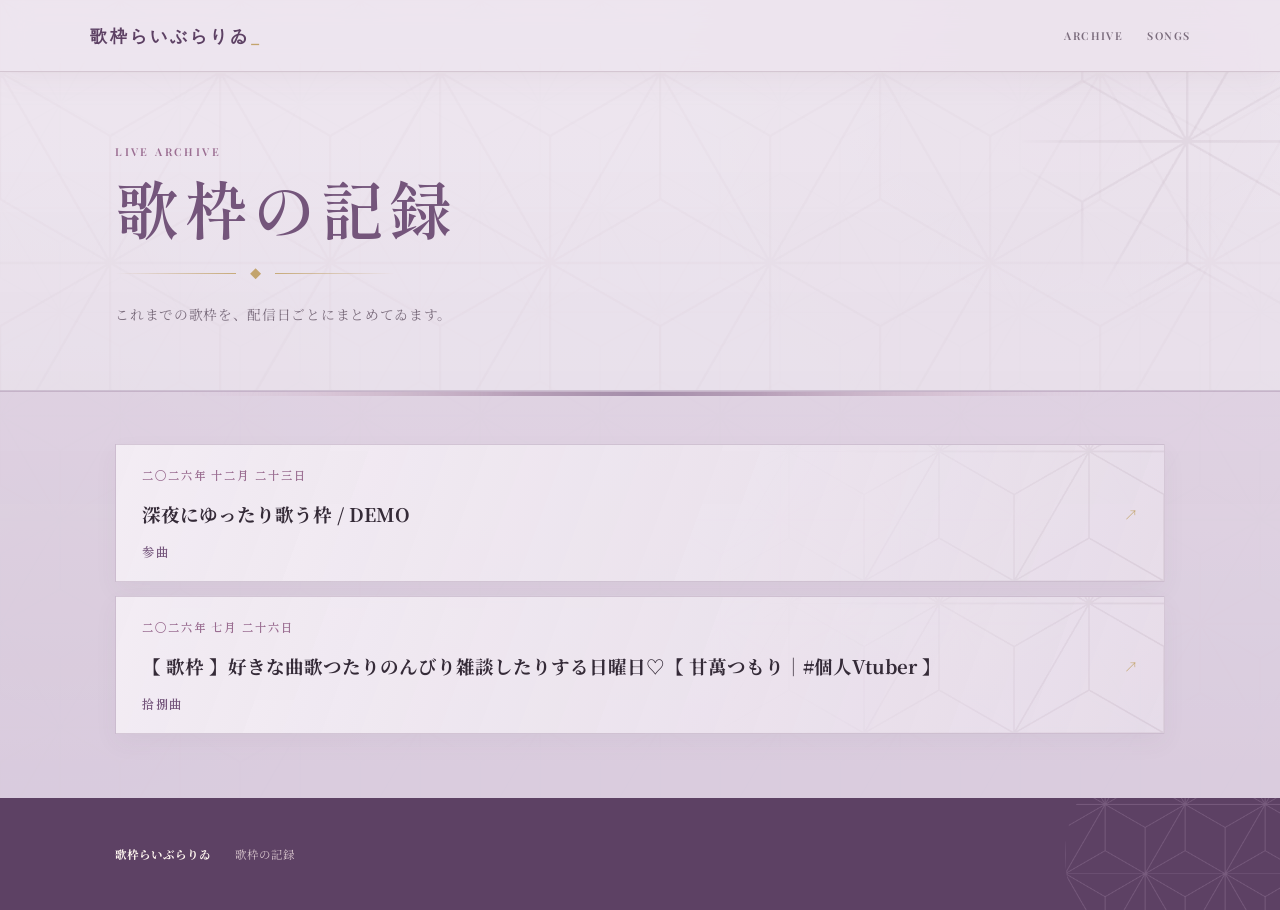
==== commit 08c1d565: "Add files via upload" ====
--- a/archive/index.html
+++ b/archive/index.html
@@ -8,7 +8,7 @@
 </head>
 <body>
 <header>
-  <a class="logo" href="../">NAME<span>_</span></a>
+  <a class="logo" href="../">歌枠らいぶらりゐ<span>_</span></a>
   <nav><a href="./">ARCHIVE</a><a href="../songs/">SONGS</a></nav>
 </header>
 
@@ -27,7 +27,7 @@
   </section>
 </main>
 
-<footer><b>NAME</b><span>歌枠の記録</span></footer>
+<footer><b>歌枠らいぶらりゐ</b><span>歌枠の記録</span></footer>
 
 <script src="../data/archives.js"></script>
 <script>
